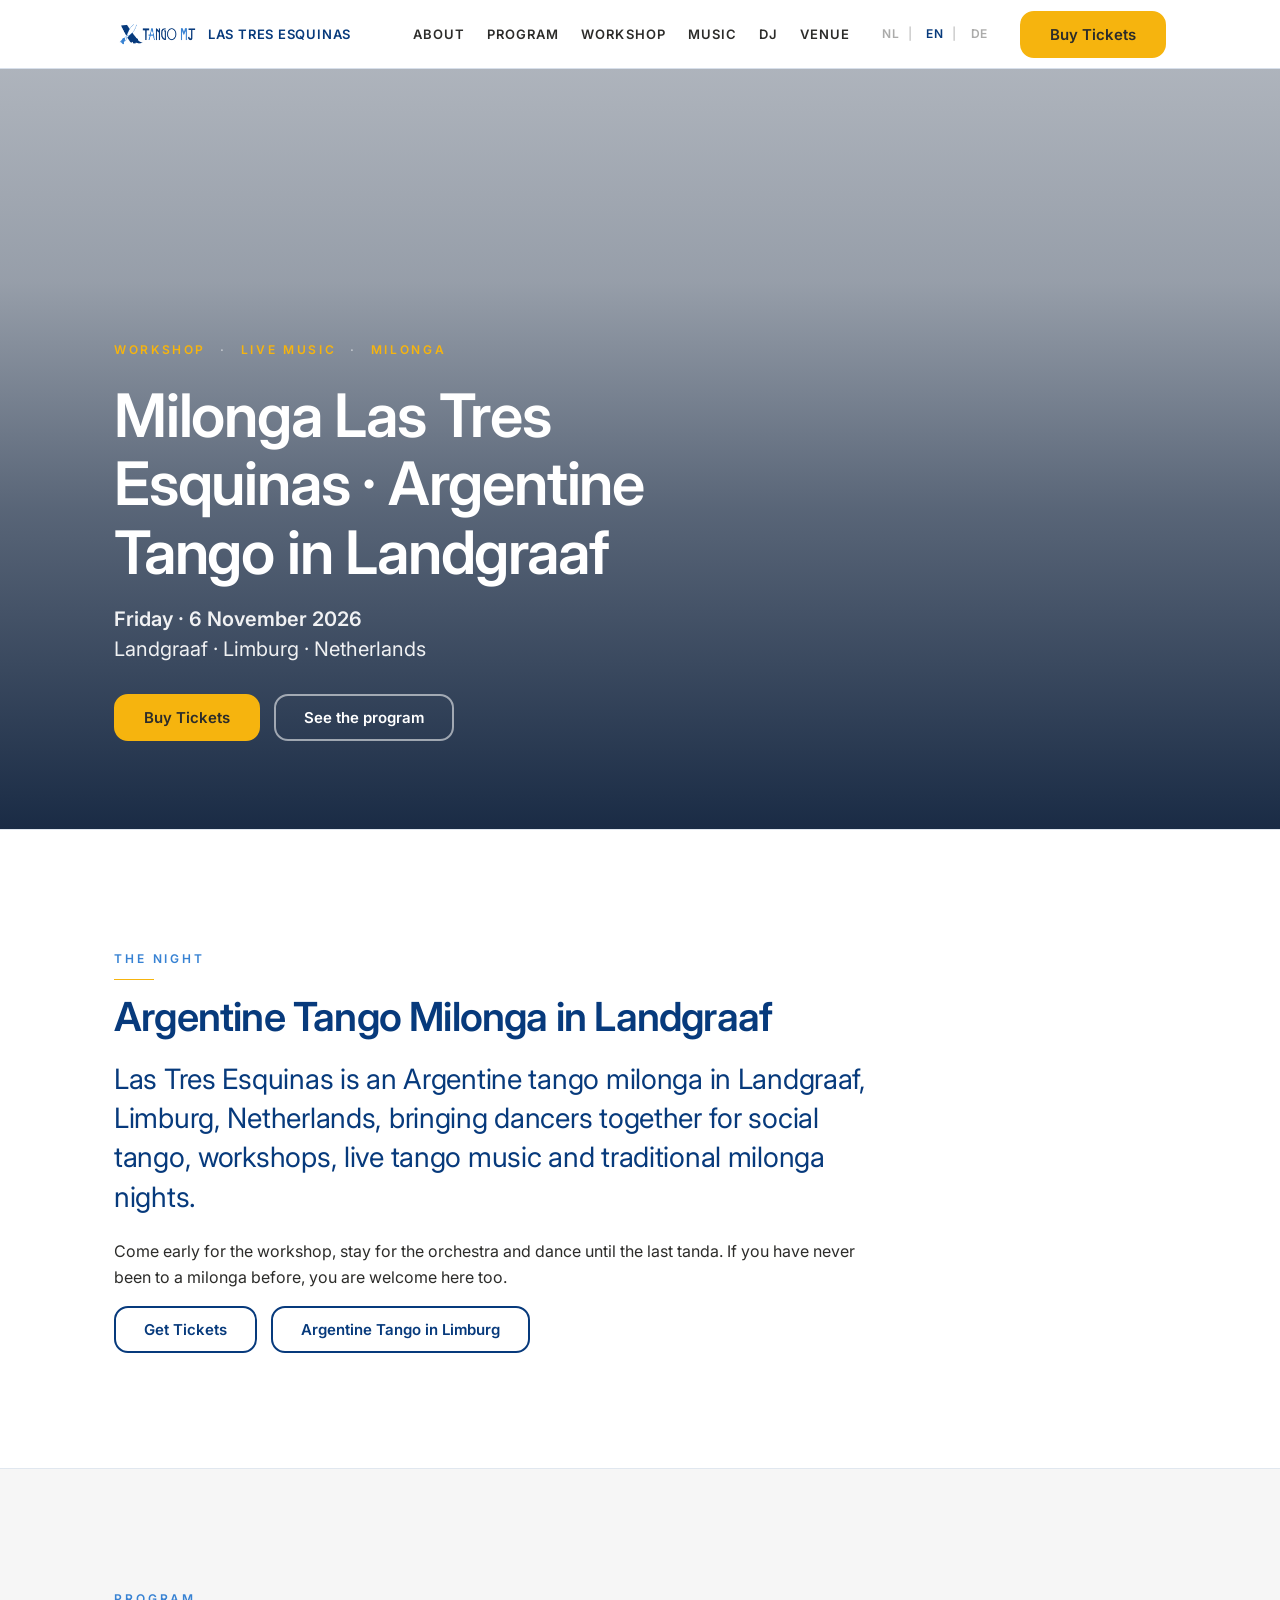
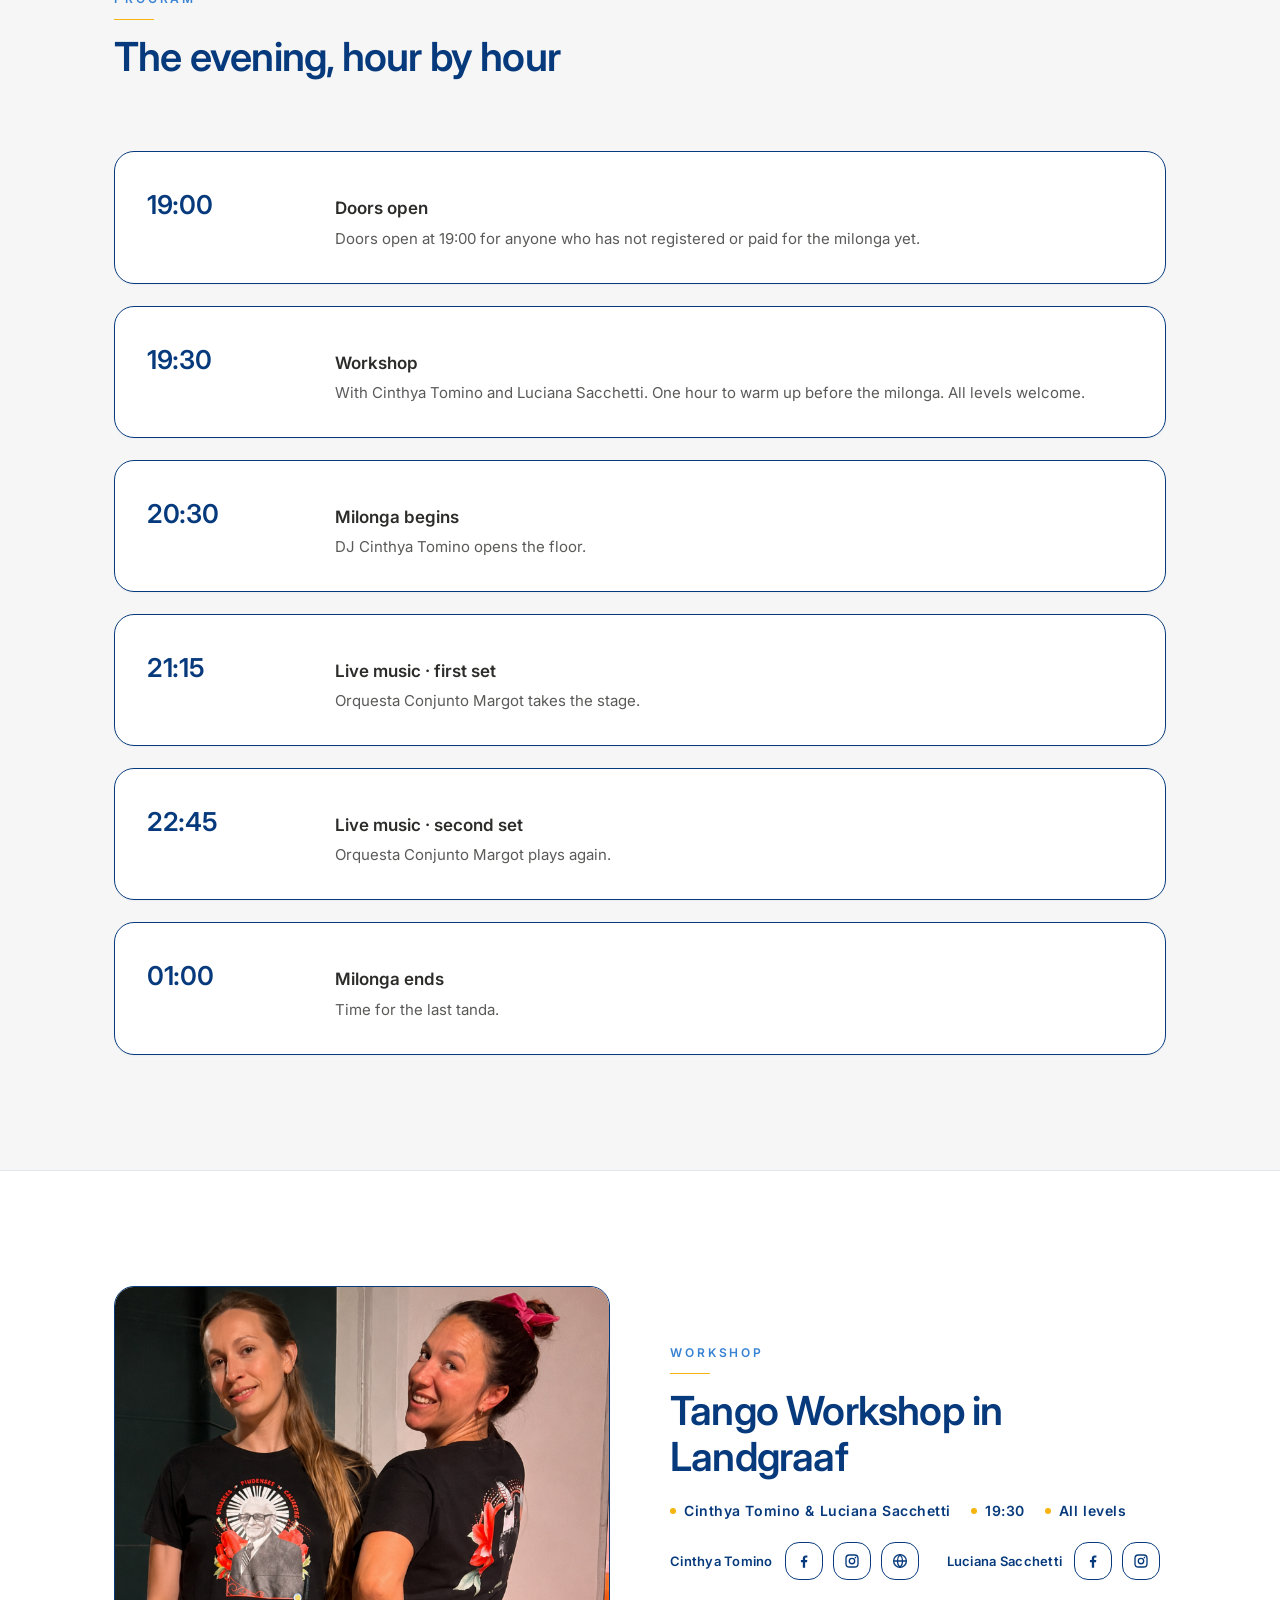
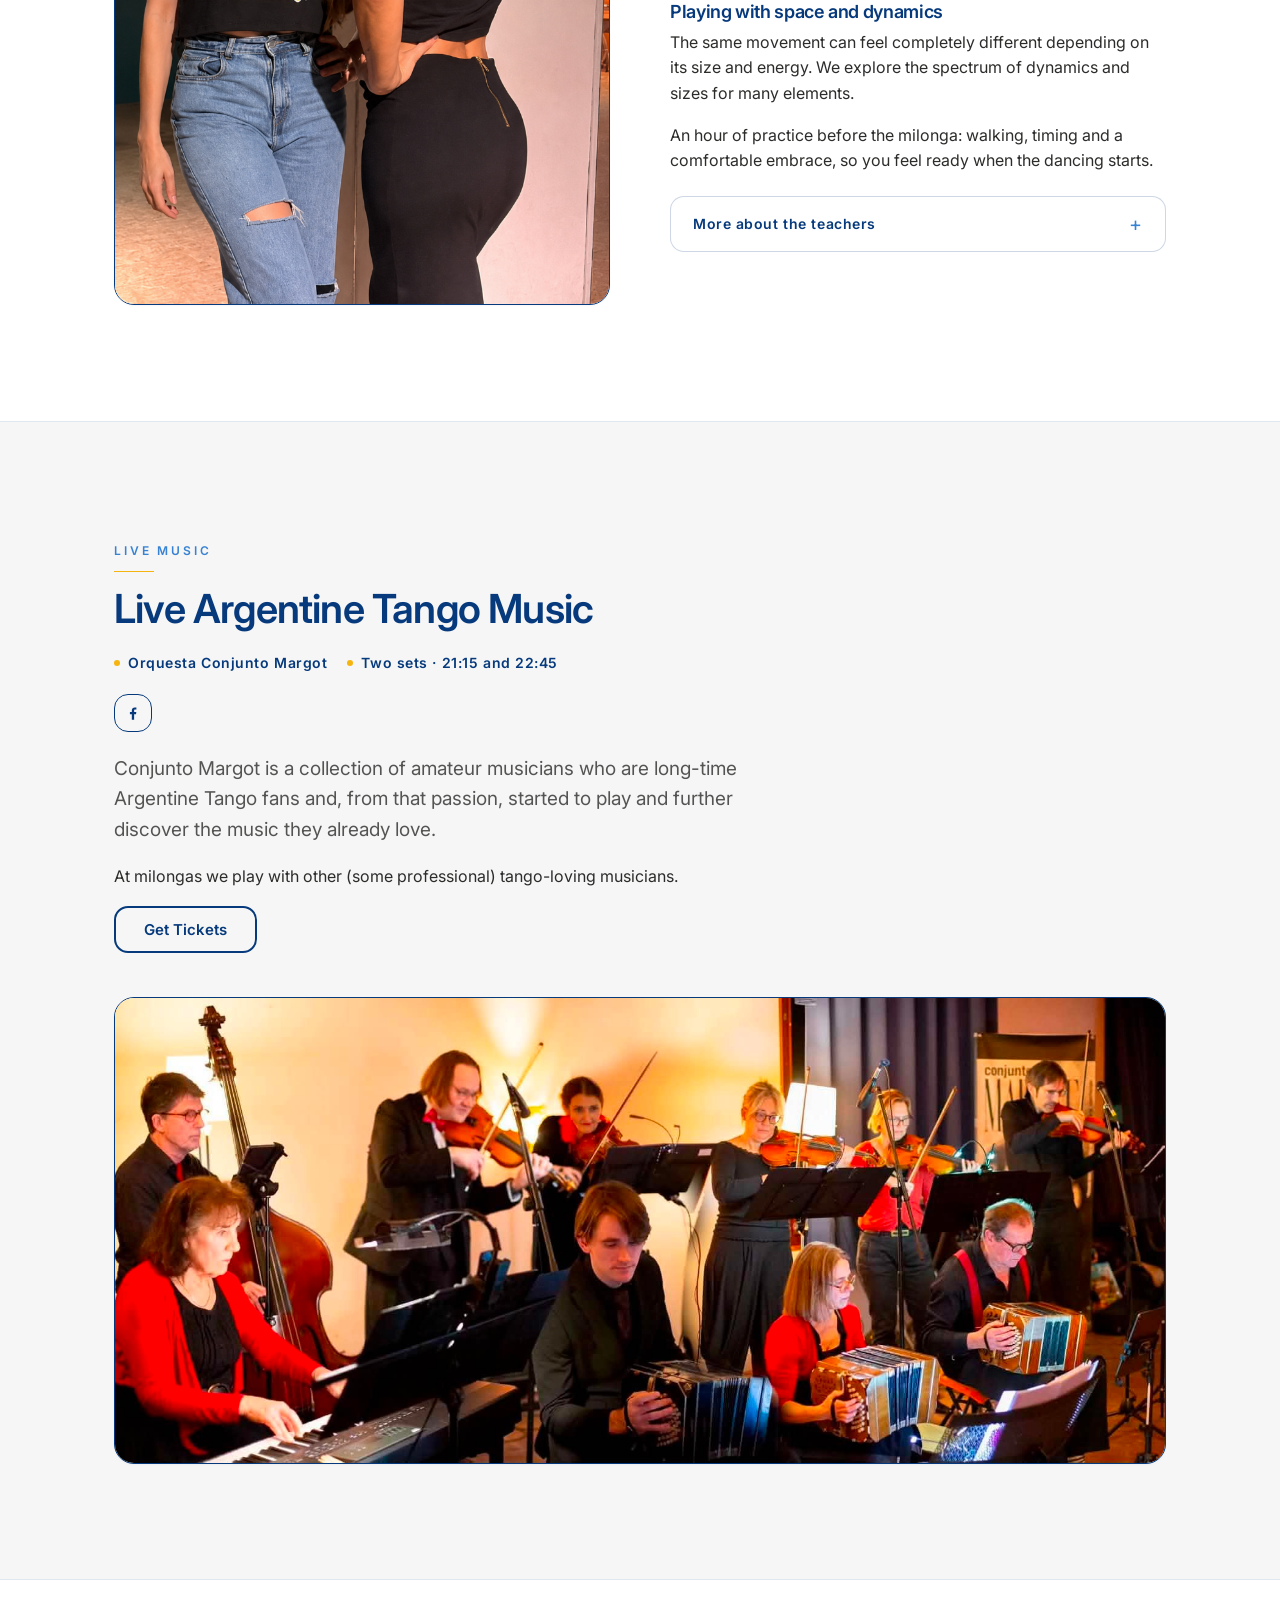
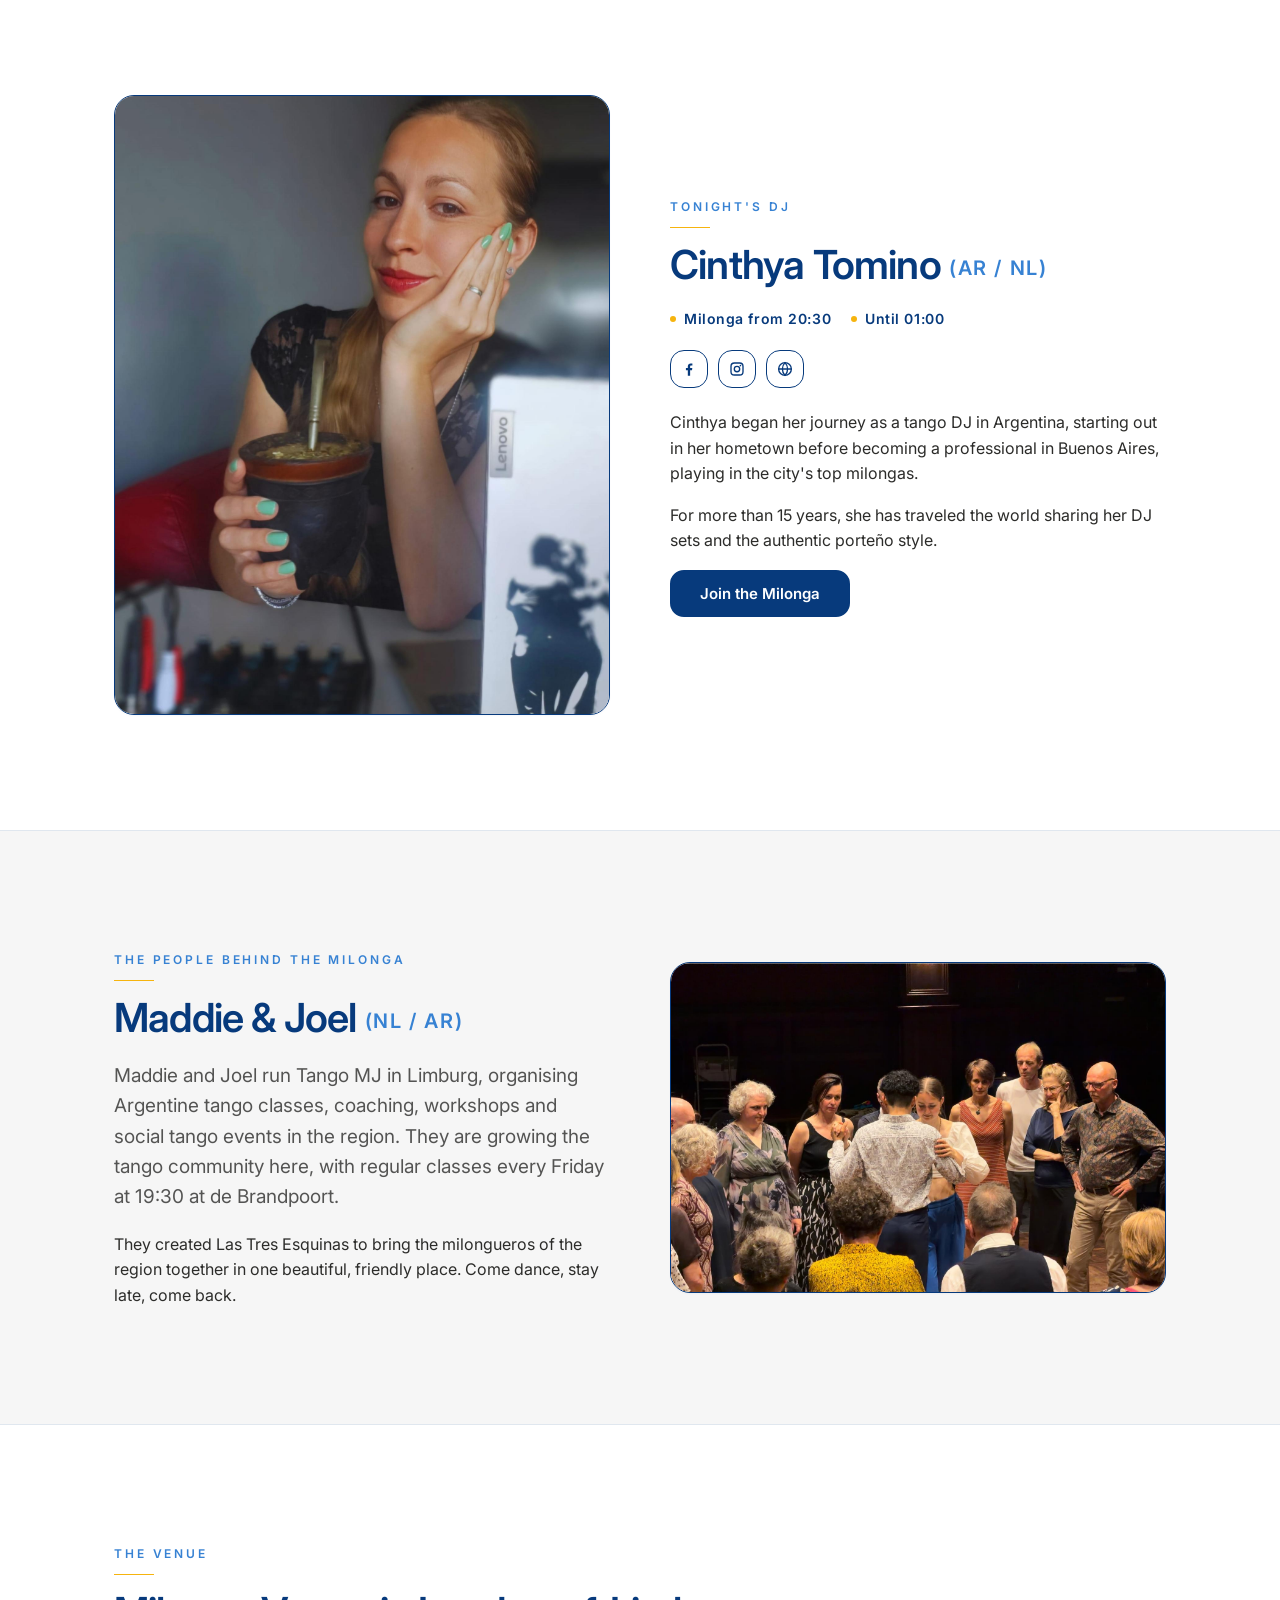
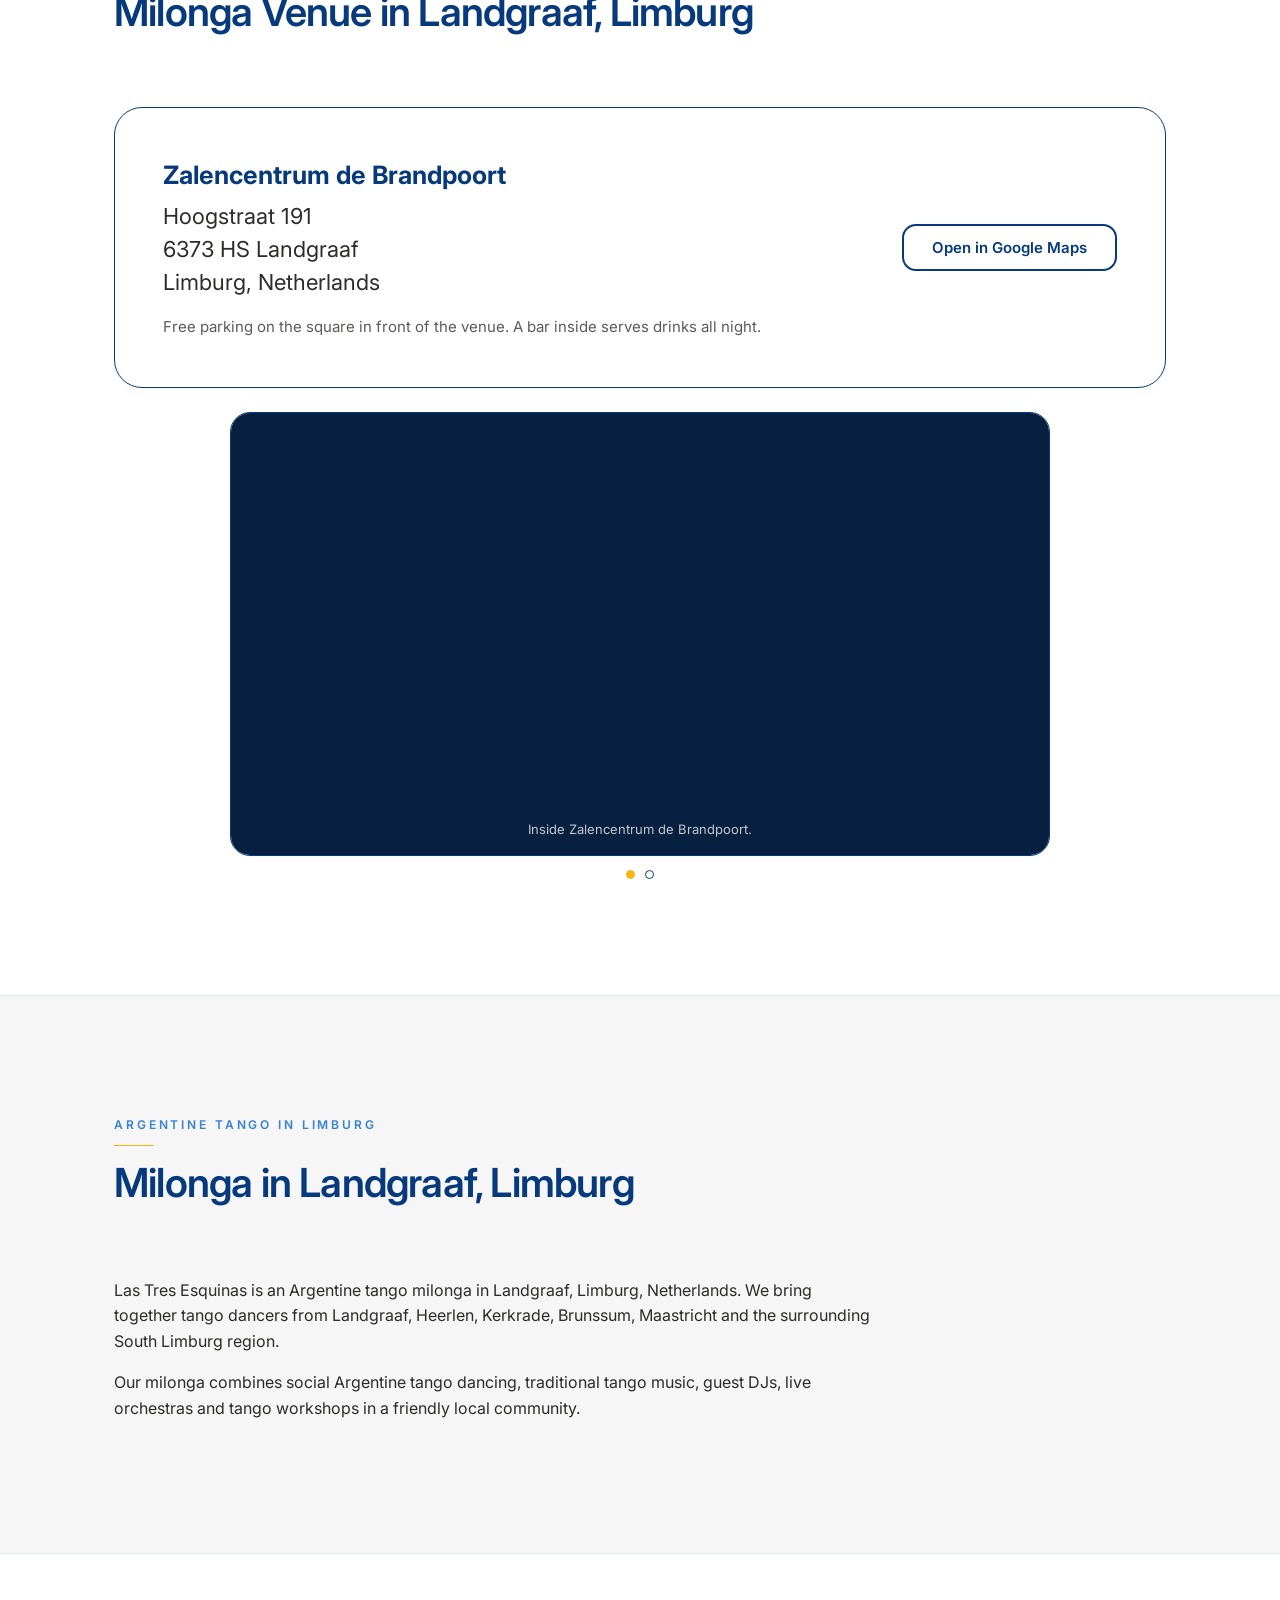
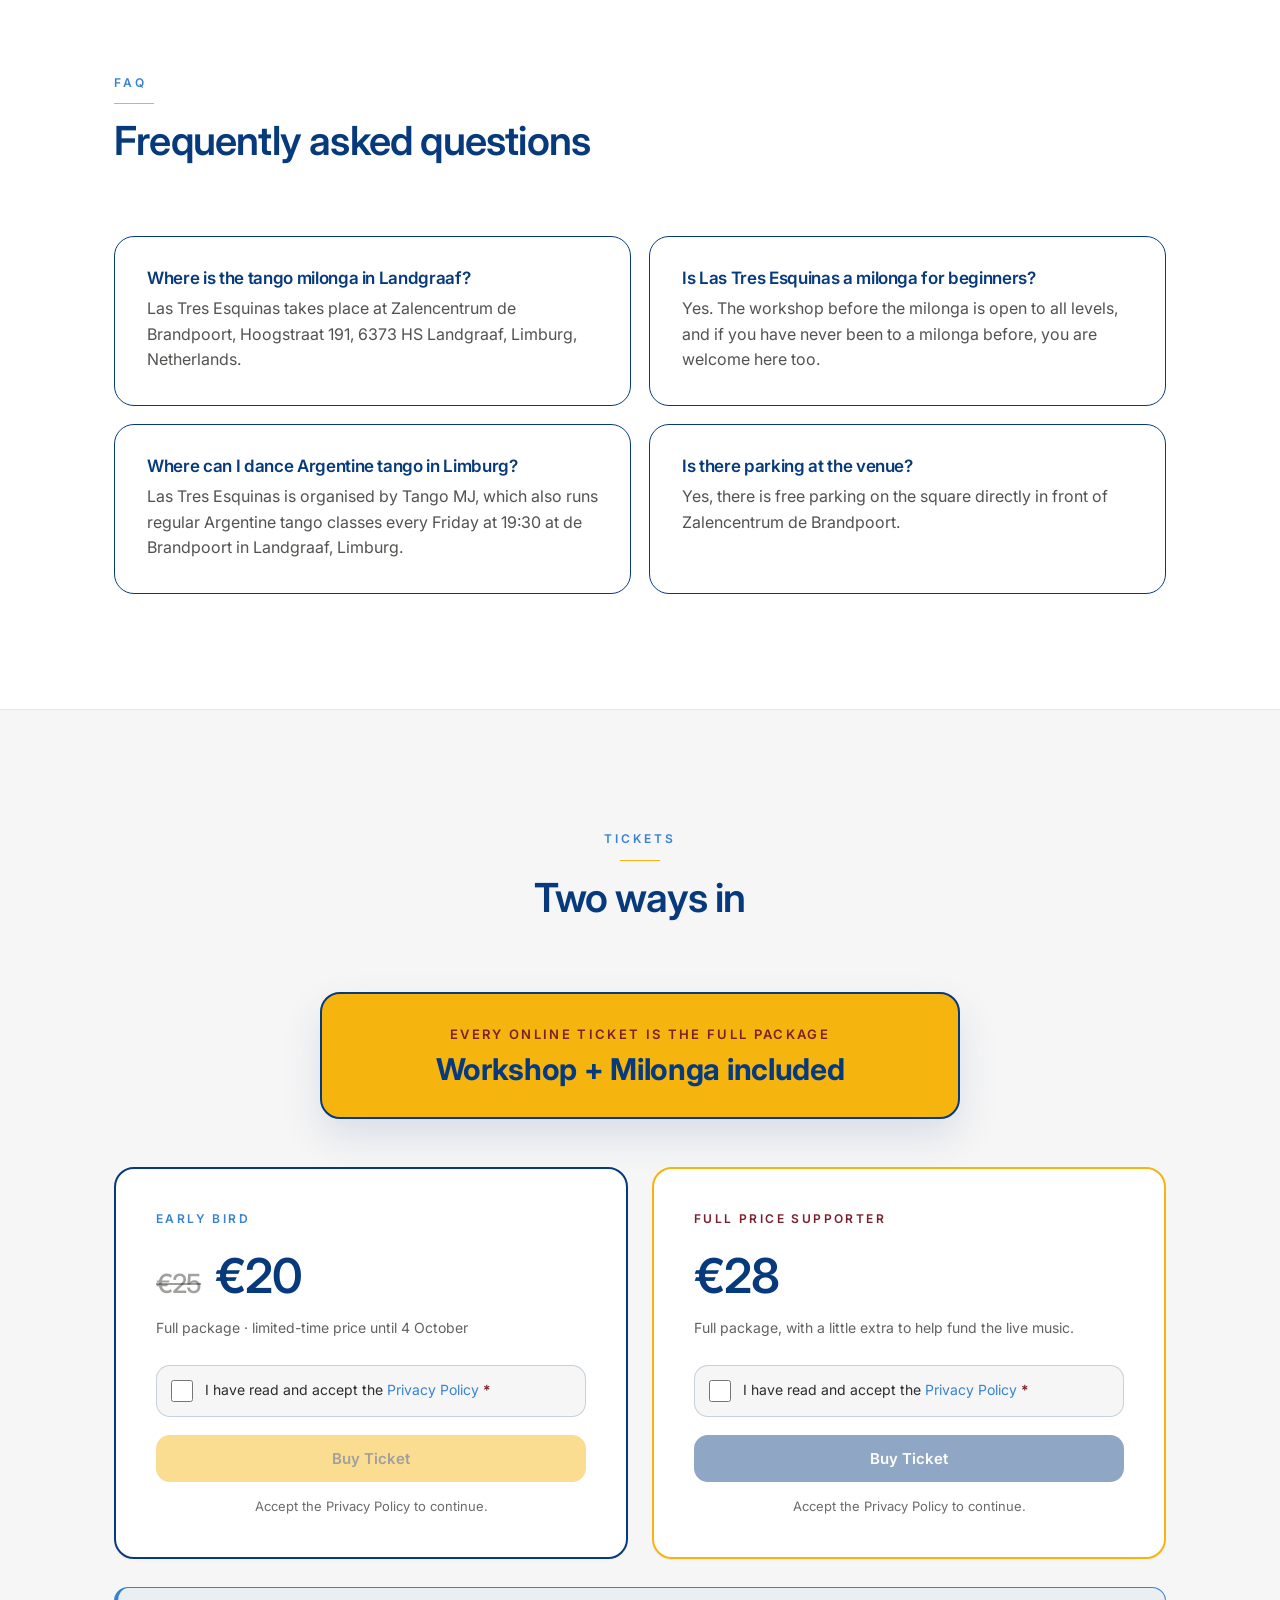
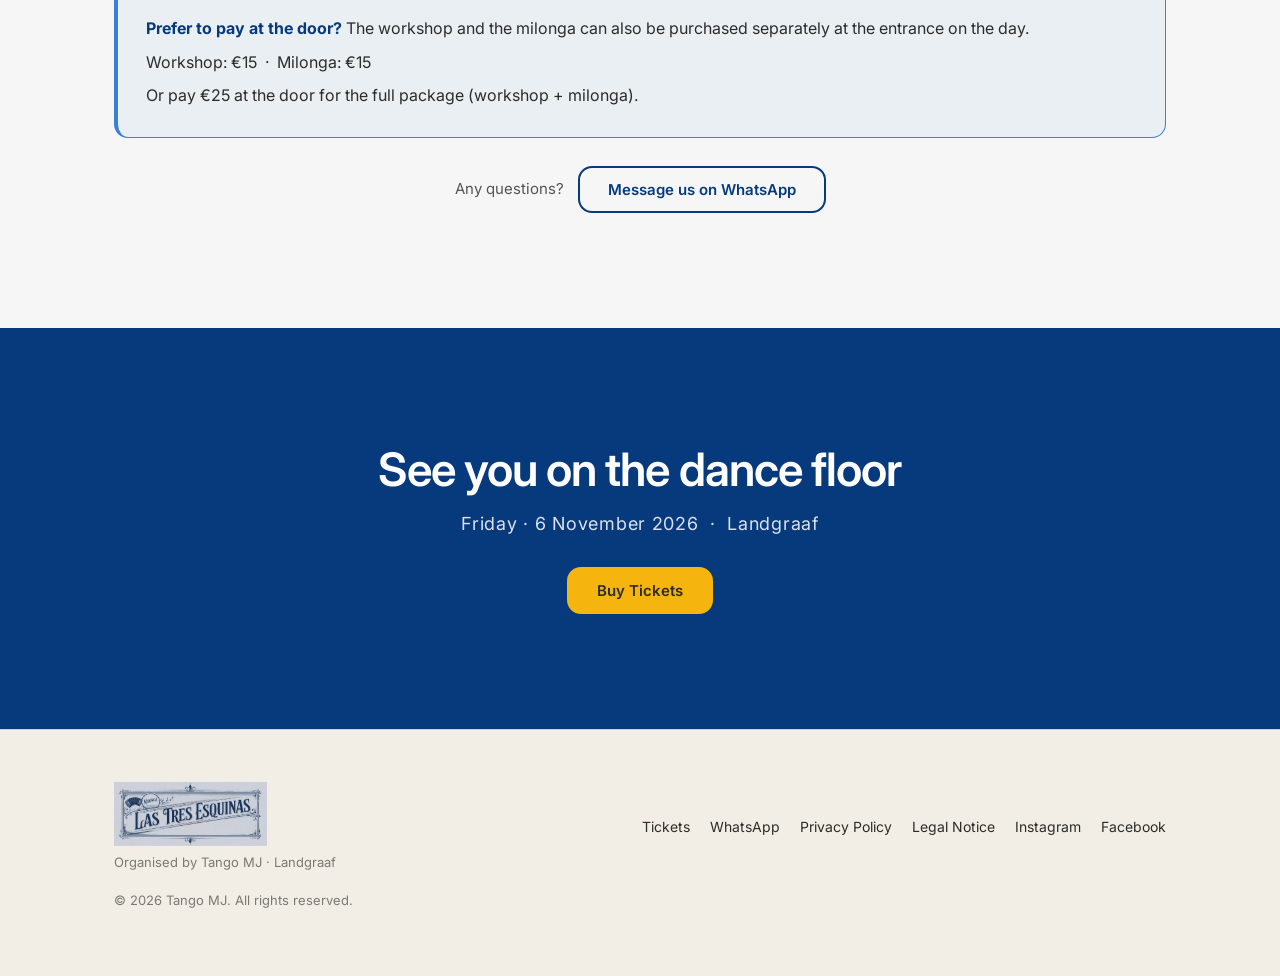
==== index.html @ 2122e9d4 "SEO overhaul: target Landgraaf/Limburg tango searches - Canonical, title, meta description and Open " ====
<!doctype html>
<html lang="en">
  <head>
    <meta charset="utf-8" />
    <meta name="viewport" content="width=device-width, initial-scale=1" />

    <title>Milonga Landgraaf | Argentine Tango in Limburg · Las Tres Esquinas</title>
    <meta
      name="description"
      content="Milonga in Landgraaf, Limburg, Netherlands. Las Tres Esquinas brings Argentine tango, social dancing, workshops and live tango music to South Limburg."
    />
    <link rel="canonical" href="https://lastresesquinas.nl/" />

    <link rel="icon" type="image/png" href="img/icon.png" />
    <link rel="apple-touch-icon" href="img/icon.png" />

    <!-- Open Graph -->
    <meta property="og:type" content="website" />
    <meta property="og:title" content="Milonga Las Tres Esquinas · Argentine Tango in Landgraaf" />
    <meta
      property="og:description"
      content="Argentine tango milonga in Landgraaf, Limburg, Netherlands, with social dancing, workshops and live tango music."
    />
    <meta property="og:url" content="https://lastresesquinas.nl/" />
    <meta property="og:image" content="https://lastresesquinas.nl/img/organizadores.jpg" />
    <meta name="twitter:card" content="summary_large_image" />

    <link rel="preconnect" href="https://fonts.googleapis.com" />
    <link rel="preconnect" href="https://fonts.gstatic.com" crossorigin />
    <link
      rel="stylesheet"
      href="https://fonts.googleapis.com/css2?family=Inter:wght@400;500;600;700&display=swap"
    />
    <link rel="stylesheet" href="css/styles.css" />

    <script type="application/ld+json">
      {
        "@context": "https://schema.org",
        "@type": "DanceEvent",
        "name": "Milonga Las Tres Esquinas",
        "description": "Argentine tango milonga in Landgraaf, Limburg, Netherlands, with a tango workshop, live music by Orquesta Conjunto Margot and DJ Cinthya Tomino.",
        "url": "https://lastresesquinas.nl/",
        "image": [
          "https://lastresesquinas.nl/img/organizadores.jpg",
          "https://lastresesquinas.nl/img/orquesta.jpg",
          "https://lastresesquinas.nl/img/dj.jpg"
        ],
        "startDate": "2026-11-06T19:30:00+01:00",
        "endDate": "2026-11-07T01:00:00+01:00",
        "eventAttendanceMode": "https://schema.org/OfflineEventAttendanceMode",
        "eventStatus": "https://schema.org/EventScheduled",
        "location": {
          "@type": "Place",
          "name": "Zalencentrum de Brandpoort",
          "address": {
            "@type": "PostalAddress",
            "streetAddress": "Hoogstraat 191",
            "postalCode": "6373 HS",
            "addressLocality": "Landgraaf",
            "addressRegion": "Limburg",
            "addressCountry": "NL"
          }
        },
        "performer": [
          { "@type": "MusicGroup", "name": "Orquesta Conjunto Margot" },
          { "@type": "Person", "name": "Cinthya Tomino" }
        ],
        "organizer": { "@type": "Organization", "name": "Tango MJ", "url": "https://tangomj.nl/" },
        "offers": [
          {
            "@type": "Offer",
            "name": "Early Bird",
            "price": "20",
            "priceCurrency": "EUR",
            "availability": "https://schema.org/InStock",
            "validThrough": "2026-10-04T23:59:00+02:00",
            "url": "https://buy.stripe.com/00wdR81S1f6e5rHczC4Rq0f"
          },
          {
            "@type": "Offer",
            "name": "Full Price Supporter",
            "price": "28",
            "priceCurrency": "EUR",
            "availability": "https://schema.org/InStock",
            "url": "https://buy.stripe.com/4gM7sKcwFbU2bQ56be4Rq0g"
          }
        ]
      }
    </script>

    <script type="application/ld+json">
      {
        "@context": "https://schema.org",
        "@type": "FAQPage",
        "mainEntity": [
          {
            "@type": "Question",
            "name": "Where is the tango milonga in Landgraaf?",
            "acceptedAnswer": {
              "@type": "Answer",
              "text": "Las Tres Esquinas takes place at Zalencentrum de Brandpoort, Hoogstraat 191, 6373 HS Landgraaf, Limburg, Netherlands."
            }
          },
          {
            "@type": "Question",
            "name": "Is Las Tres Esquinas a milonga for beginners?",
            "acceptedAnswer": {
              "@type": "Answer",
              "text": "Yes. The workshop before the milonga is open to all levels, and if you have never been to a milonga before, you are welcome here too."
            }
          },
          {
            "@type": "Question",
            "name": "Where can I dance Argentine tango in Limburg?",
            "acceptedAnswer": {
              "@type": "Answer",
              "text": "Las Tres Esquinas is organised by Tango MJ, which also runs regular Argentine tango classes every Friday at 19:30 at de Brandpoort in Landgraaf, Limburg."
            }
          },
          {
            "@type": "Question",
            "name": "Is there parking at the venue?",
            "acceptedAnswer": {
              "@type": "Answer",
              "text": "Yes, there is free parking on the square directly in front of Zalencentrum de Brandpoort."
            }
          }
        ]
      }
    </script>
  </head>

  <body>
    <a class="skip-link" href="#main">Skip to content</a>

    <!-- Icon sprite (Facebook / Instagram / website) -->
    <svg width="0" height="0" style="position: absolute" aria-hidden="true" focusable="false">
      <symbol id="i-facebook" viewBox="0 0 24 24">
        <path
          fill="currentColor"
          d="M13.5 21v-7.5h2.53l.38-2.94H13.5V8.68c0-.85.24-1.43 1.46-1.43h1.56V4.62c-.27-.04-1.2-.12-2.28-.12-2.26 0-3.8 1.38-3.8 3.9v2.17H7.9v2.94h2.53V21z"
        />
      </symbol>
      <symbol
        id="i-instagram"
        viewBox="0 0 24 24"
        fill="none"
        stroke="currentColor"
        stroke-width="1.8"
      >
        <rect x="4" y="4" width="16" height="16" rx="4.5" />
        <circle cx="12" cy="12" r="3.6" />
        <circle cx="16.6" cy="7.4" r="1.1" fill="currentColor" stroke="none" />
      </symbol>
      <symbol
        id="i-web"
        viewBox="0 0 24 24"
        fill="none"
        stroke="currentColor"
        stroke-width="1.8"
      >
        <circle cx="12" cy="12" r="8.5" />
        <path
          d="M3.5 12h17M12 3.5c2.3 2.4 3.5 5.6 3.5 8.5s-1.2 6.1-3.5 8.5c-2.3-2.4-3.5-5.6-3.5-8.5S9.7 5.9 12 3.5z"
        />
      </symbol>
    </svg>

    <!-- ============ HEADER / NAV ============ -->
    <header class="site-header">
      <div class="container site-header__inner">
        <a class="site-header__brand" href="#top" aria-label="Milonga Las Tres Esquinas, top of page">
          <img
            class="site-header__logo"
            src="img/logo_web.png"
            alt="Tango MJ"
            width="2493"
            height="832"
          />
          <span>Las Tres Esquinas</span>
        </a>

        <button
          class="nav-toggle"
          type="button"
          aria-label="Open menu"
          aria-expanded="false"
          aria-controls="site-nav"
          data-nav-toggle
        >
          <span class="nav-toggle__bar" aria-hidden="true"></span>
          <span class="nav-toggle__bar" aria-hidden="true"></span>
          <span class="nav-toggle__bar" aria-hidden="true"></span>
        </button>

        <nav id="site-nav" class="site-nav" aria-label="Primary" data-nav>
          <ul class="site-nav__list">
            <li><a href="#about">About</a></li>
            <li><a href="#program">Program</a></li>
            <li><a href="#workshop">Workshop</a></li>
            <li><a href="#music">Music</a></li>
            <li><a href="#dj">DJ</a></li>
            <li><a href="#venue">Venue</a></li>
          </ul>
          <div class="lang-switch" role="group" aria-label="Language">
            <span class="lang-switch__item" aria-disabled="true" title="Nederlands (coming soon)">NL</span>
            <span class="lang-switch__item is-active" aria-current="true">EN</span>
            <span class="lang-switch__item" aria-disabled="true" title="Deutsch (coming soon)">DE</span>
          </div>
          <a class="btn btn--primary" href="#tickets">Buy Tickets</a>
        </nav>
      </div>
    </header>

    <main id="main">
      <span id="top"></span>

      <!-- ============ 1. HERO ============ -->
      <section class="hero" aria-labelledby="hero-heading">
        <div class="hero__media" data-hero-slides>
          <div class="hero__slide hero__slide--video is-active">
            <video
              data-hero-video
              src="img/video-bp.mp4"
              autoplay
              muted
              loop
              playsinline
              preload="auto"
              width="464"
              height="832"
            ></video>
          </div>
          <div class="hero__slide">
            <img
              src="img/organizadores.jpg"
              alt="Argentine tango dancers at Milonga Las Tres Esquinas in Landgraaf"
              width="1924"
              height="1082"
              fetchpriority="high"
            />
          </div>
          <div class="hero__slide">
            <img
              src="img/profes.png"
              alt="Cinthya Tomino and Luciana Sacchetti, the workshop teachers"
              width="768"
              height="1024"
              loading="lazy"
            />
          </div>
          <div class="hero__slide">
            <img
              src="img/orquesta.jpg"
              alt="Orquesta Conjunto Margot performing live Argentine tango in Landgraaf"
              width="1723"
              height="763"
              loading="lazy"
            />
          </div>
          <div class="hero__slide">
            <img
              src="img/dj.jpg"
              alt="Cinthya Tomino DJing at an Argentine tango milonga in Landgraaf"
              width="1601"
              height="2048"
              loading="lazy"
            />
          </div>
        </div>
        <div class="container">
          <p class="hero__kicker">
            <span>Workshop</span><span>Live Music</span><span>Milonga</span>
          </p>
          <h1 id="hero-heading">
            Milonga Las Tres Esquinas · Argentine Tango in Landgraaf
          </h1>
          <p class="hero__meta">
            <strong>Friday · 6 November 2026</strong>
            Landgraaf · Limburg · Netherlands
          </p>
          <div class="hero__actions">
            <a class="btn btn--primary" href="#tickets">Buy Tickets</a>
            <a class="btn btn--ghost" href="#program">See the program</a>
          </div>
        </div>
      </section>

      <!-- ============ 2. ABOUT / THE NIGHT ============ -->
      <section id="about" class="section section--tint" aria-labelledby="about-heading">
        <div class="container">
          <div class="about" data-reveal>
            <span class="eyebrow">The night</span>
            <h2 id="about-heading">Argentine Tango Milonga in Landgraaf</h2>
            <p class="about__statement">
              Las Tres Esquinas is an Argentine tango milonga in Landgraaf,
              Limburg, Netherlands, bringing dancers together for social tango,
              workshops, live tango music and traditional milonga nights.
            </p>
            <p>
              Come early for the workshop, stay for the orchestra and dance until
              the last tanda. If you have never been to a milonga before, you are
              welcome here too.
            </p>
            <div class="about__actions">
              <a class="btn btn--outline" href="#tickets">Get Tickets</a>
              <a class="btn btn--outline" href="#tango-limburg">Argentine Tango in Limburg</a>
            </div>
          </div>
        </div>
      </section>

      <!-- ============ 3. PROGRAM ============ -->
      <section id="program" class="section" aria-labelledby="program-heading">
        <div class="container">
          <div class="section-head" data-reveal>
            <span class="eyebrow">Program</span>
            <h2 id="program-heading">The evening, hour by hour</h2>
          </div>

          <div class="timeline stagger">
            <div class="timeline__item" data-reveal>
              <div class="timeline__time">19:00</div>
              <div>
                <p class="timeline__title">Doors open</p>
                <p class="timeline__detail">
                  Doors open at 19:00 for anyone who has not registered or paid
                  for the milonga yet.
                </p>
              </div>
            </div>
            <div class="timeline__item" data-reveal>
              <div class="timeline__time">19:30</div>
              <div>
                <p class="timeline__title">Workshop</p>
                <p class="timeline__detail">
                  With Cinthya Tomino and Luciana Sacchetti. One hour to warm up
                  before the milonga. All levels welcome.
                </p>
              </div>
            </div>
            <div class="timeline__item" data-reveal>
              <div class="timeline__time">20:30</div>
              <div>
                <p class="timeline__title">Milonga begins</p>
                <p class="timeline__detail">
                  DJ Cinthya Tomino opens the floor.
                </p>
              </div>
            </div>
            <div class="timeline__item" data-reveal>
              <div class="timeline__time">21:15</div>
              <div>
                <p class="timeline__title">Live music · first set</p>
                <p class="timeline__detail">
                  Orquesta Conjunto Margot takes the stage.
                </p>
              </div>
            </div>
            <div class="timeline__item" data-reveal>
              <div class="timeline__time">22:45</div>
              <div>
                <p class="timeline__title">Live music · second set</p>
                <p class="timeline__detail">
                  Orquesta Conjunto Margot plays again.
                </p>
              </div>
            </div>
            <div class="timeline__item" data-reveal>
              <div class="timeline__time">01:00</div>
              <div>
                <p class="timeline__title">Milonga ends</p>
                <p class="timeline__detail">Time for the last tanda.</p>
              </div>
            </div>
          </div>
        </div>
      </section>

      <!-- ============ 4. WORKSHOP ============ -->
      <section id="workshop" class="section section--tint" aria-labelledby="workshop-heading">
        <div class="container">
          <div class="feature feature--reverse">
            <div class="feature__media feature__media--portrait" data-reveal="left">
              <img
                src="img/profes.png"
                alt="Cinthya Tomino and Luciana Sacchetti, the workshop teachers"
                width="768"
                height="1024"
                loading="lazy"
              />
            </div>
            <div class="feature__body" data-reveal>
              <span class="eyebrow">Workshop</span>
              <h2 id="workshop-heading">Tango Workshop in Landgraaf</h2>
              <p class="meta-line">
                <span>Cinthya Tomino &amp; Luciana Sacchetti</span><span>19:30</span><span>All levels</span>
              </p>
              <div class="artist-links-row">
                <div class="artist-links-group">
                  <span class="artist-links-group__name">Cinthya Tomino</span>
                  <ul class="artist-links">
                    <li>
                      <a href="https://www.facebook.com/CinTomino/" target="_blank" rel="noopener" aria-label="Cinthya Tomino on Facebook"><svg class="ic"><use href="#i-facebook" /></svg></a>
                    </li>
                    <li>
                      <a href="https://www.instagram.com/cintomino" target="_blank" rel="noopener" aria-label="Cinthya Tomino on Instagram"><svg class="ic"><use href="#i-instagram" /></svg></a>
                    </li>
                    <li>
                      <a href="https://www.cintominotango.com" target="_blank" rel="noopener" aria-label="Cinthya Tomino website"><svg class="ic"><use href="#i-web" /></svg></a>
                    </li>
                  </ul>
                </div>
                <div class="artist-links-group">
                  <span class="artist-links-group__name">Luciana Sacchetti</span>
                  <ul class="artist-links">
                    <li>
                      <a href="https://www.facebook.com/lu.sacchetti/" target="_blank" rel="noopener" aria-label="Luciana Sacchetti on Facebook"><svg class="ic"><use href="#i-facebook" /></svg></a>
                    </li>
                    <li>
                      <a href="https://www.instagram.com/lusacchetti" target="_blank" rel="noopener" aria-label="Luciana Sacchetti on Instagram"><svg class="ic"><use href="#i-instagram" /></svg></a>
                    </li>
                  </ul>
                </div>
              </div>
              <h3 class="feature__topic">Playing with space and dynamics</h3>
              <p>
                The same movement can feel completely different depending on its
                size and energy. We explore the spectrum of dynamics and sizes
                for many elements.
              </p>
              <p>
                An hour of practice before the milonga: walking, timing and a
                comfortable embrace, so you feel ready when the dancing starts.
              </p>

              <details class="disclosure">
                <summary>More about the teachers</summary>
                <div class="disclosure__body">
                  <h3>Luciana Sacchetti</h3>
                  <p>
                    Dancer, artistic gymnast, athlete and circus artist, she
                    approached tango 15 years ago in Mar del Plata, Argentina.
                    She immediately began taking lessons with internationally
                    renowned masters and artists, and still today she travels to
                    Europe and Argentina to deepen her knowledge of this dance
                    more and more. She is invited to Argentina, Italy, the United
                    States and the Netherlands to teach and perform with various
                    artists.
                  </p>
                  <h3>Cinthya Tomino</h3>
                  <p>
                    Professional tango dancer from Argentina. Starting her
                    journey in tango as a child, Cinthya began her artistic
                    formation at a young age, studying with some of the most
                    renowned tango masters in Buenos Aires and developing her
                    expertise in both roles, as a leader and a follower. After
                    performing in some of the most prestigious theaters and
                    renowned milongas in Buenos Aires, she has spent more than 15
                    years teaching and dancing in different countries, sharing
                    the traditions, culture, and passion of Argentine tango, as a
                    teacher, dancer, and tango DJ.
                  </p>
                  <h3>Milonga El Colectivo</h3>
                  <p>
                    Cinthya Tomino and Luciana Sacchetti are part of El
                    Colectivo, a tango project in Rotterdam that runs the
                    &ldquo;El Colectivo&rdquo; milonga &mdash; a monthly gathering
                    devoted to Argentine tango, with traditional music, dancing
                    and a space for the tango community to meet. It takes place on
                    the fourth Friday of every month in Rotterdam.
                  </p>
                </div>
              </details>
            </div>
          </div>
        </div>
      </section>

      <!-- ============ 5. LIVE MUSIC ============ -->
      <section id="music" class="section" aria-labelledby="music-heading">
        <div class="container">
          <div class="music-head">
            <div data-reveal>
              <span class="eyebrow">Live music</span>
              <h2 id="music-heading">Live Argentine Tango Music</h2>
              <p class="meta-line">
                <span>Orquesta Conjunto Margot</span><span>Two sets · 21:15 and 22:45</span>
              </p>
              <ul class="artist-links">
                <li>
                  <a href="https://www.facebook.com/people/Conjunto-Margot/61581234227442/" target="_blank" rel="noopener" aria-label="Conjunto Margot on Facebook"><svg class="ic"><use href="#i-facebook" /></svg></a>
                </li>
              </ul>
              <p class="lead">
                Conjunto Margot is a collection of amateur musicians who are
                long-time Argentine Tango fans and, from that passion, started to
                play and further discover the music they already love.
              </p>
              <p>
                At milongas we play with other (some professional) tango-loving
                musicians.
              </p>
              <p>
                <a class="btn btn--outline" href="#tickets">Get Tickets</a>
              </p>
            </div>
          </div>

          <figure class="band-figure" data-reveal>
            <img
              src="img/orquesta.jpg"
              alt="Orquesta Conjunto Margot performing live Argentine tango, with bandoneons, violins, piano and double bass"
              width="1723"
              height="763"
              loading="lazy"
            />
          </figure>
        </div>
      </section>

      <!-- ============ 6. DJ ============ -->
      <section id="dj" class="section section--tint" aria-labelledby="dj-heading">
        <div class="container">
          <div class="feature feature--reverse">
            <div class="feature__media feature__media--portrait" data-reveal="left">
              <img
                src="img/dj.jpg"
                alt="Cinthya Tomino DJing at an Argentine tango milonga in Landgraaf"
                width="1601"
                height="2048"
                loading="lazy"
              />
            </div>
            <div class="feature__body" data-reveal>
              <span class="eyebrow">Tonight's DJ</span>
              <h2 id="dj-heading">Cinthya Tomino <span class="dj-origin">(AR / NL)</span></h2>
              <p class="meta-line">
                <span>Milonga from 20:30</span><span>Until 01:00</span>
              </p>
              <ul class="artist-links">
                <li>
                  <a href="https://www.facebook.com/CinTomino/" target="_blank" rel="noopener" aria-label="Cinthya Tomino on Facebook"><svg class="ic"><use href="#i-facebook" /></svg></a>
                </li>
                <li>
                  <a href="https://www.instagram.com/cintomino" target="_blank" rel="noopener" aria-label="Cinthya Tomino on Instagram"><svg class="ic"><use href="#i-instagram" /></svg></a>
                </li>
                <li>
                  <a href="https://www.cintominotango.com" target="_blank" rel="noopener" aria-label="Cinthya Tomino website"><svg class="ic"><use href="#i-web" /></svg></a>
                </li>
              </ul>
              <p>
                Cinthya began her journey as a tango DJ in Argentina, starting
                out in her hometown before becoming a professional in Buenos
                Aires, playing in the city's top milongas.
              </p>
              <p>
                For more than 15 years, she has traveled the world sharing her DJ
                sets and the authentic porteño style.
              </p>
              <p>
                <a class="btn btn--secondary" href="#tickets">Join the Milonga</a>
              </p>
            </div>
          </div>
        </div>
      </section>

      <!-- ============ 7. ORGANIZERS ============ -->
      <section id="organizers" class="section" aria-labelledby="organizers-heading">
        <div class="container">
          <div class="feature">
            <div class="feature__body" data-reveal>
              <span class="eyebrow">The people behind the milonga</span>
              <h2 id="organizers-heading">
                Maddie &amp; Joel <span class="dj-origin">(NL / AR)</span>
              </h2>
              <p class="lead">
                Maddie and Joel run Tango MJ in Limburg, organising Argentine
                tango classes, coaching, workshops and social tango events in
                the region. They are growing the tango community here, with
                regular classes every Friday at 19:30 at de Brandpoort.
              </p>
              <p>
                They created Las Tres Esquinas to bring the milongueros of the
                region together in one beautiful, friendly place. Come dance,
                stay late, come back.
              </p>
            </div>
            <div class="feature__media feature__media--wide" data-reveal="right">
              <img
                src="img/organizadores.jpg"
                alt="A Tango MJ Argentine tango class gathered around a dancing couple in Landgraaf"
                width="1924"
                height="1082"
                loading="lazy"
              />
            </div>
          </div>
        </div>
      </section>

      <!-- ============ 8. VENUE ============ -->
      <section id="venue" class="section section--tint" aria-labelledby="venue-heading">
        <div class="container">
          <div class="section-head" data-reveal>
            <span class="eyebrow">The venue</span>
            <h2 id="venue-heading">Milonga Venue in Landgraaf, Limburg</h2>
          </div>
          <div class="venue-card" data-reveal>
            <div>
              <address class="venue-card__address">
                <strong>Zalencentrum de Brandpoort</strong>
                Hoogstraat 191<br />
                6373 HS Landgraaf<br />
                Limburg, Netherlands
              </address>
              <p class="venue-card__parking">
                Free parking on the square in front of the venue. A bar inside
                serves drinks all night.
              </p>
            </div>
            <a
              class="btn btn--outline"
              href="https://maps.app.goo.gl/uze1UyYe35vyduzv8"
              target="_blank"
              rel="noopener"
            >
              Open in Google Maps
            </a>
          </div>

          <div class="venue-carousel" data-carousel data-reveal>
            <div
              class="venue-carousel__viewport"
              data-carousel-track
              tabindex="0"
              role="region"
              aria-label="Venue photos and video"
            >
              <figure class="venue-carousel__slide">
                <video
                  class="venue-carousel__media"
                  data-venue-video
                  src="img/video-bp.mp4"
                  autoplay
                  muted
                  loop
                  playsinline
                  preload="metadata"
                  width="464"
                  height="832"
                ></video>
                <figcaption>Inside Zalencentrum de Brandpoort.</figcaption>
              </figure>
              <figure class="venue-carousel__slide">
                <img
                  class="venue-carousel__media"
                  src="img/parking.webp"
                  alt="The open parking square directly in front of Zalencentrum de Brandpoort"
                  width="1024"
                  height="483"
                  loading="lazy"
                />
                <figcaption>Free parking right in front of the entrance.</figcaption>
              </figure>
            </div>
            <div class="venue-carousel__dots" data-carousel-dots aria-label="Choose a slide">
              <button type="button" aria-label="Show the venue video" aria-current="true"></button>
              <button type="button" aria-label="Show the parking photo" aria-current="false"></button>
            </div>
          </div>
        </div>
      </section>

      <!-- ============ TANGO IN LIMBURG ============ -->
      <section id="tango-limburg" class="section" aria-labelledby="tango-limburg-heading">
        <div class="container">
          <div class="section-head" data-reveal>
            <span class="eyebrow">Argentine tango in Limburg</span>
            <h2 id="tango-limburg-heading">Milonga in Landgraaf, Limburg</h2>
          </div>
          <div class="about" data-reveal>
            <p>
              Las Tres Esquinas is an Argentine tango milonga in Landgraaf,
              Limburg, Netherlands. We bring together tango dancers from
              Landgraaf, Heerlen, Kerkrade, Brunssum, Maastricht and the
              surrounding South Limburg region.
            </p>
            <p>
              Our milonga combines social Argentine tango dancing, traditional
              tango music, guest DJs, live orchestras and tango workshops in a
              friendly local community.
            </p>
          </div>
        </div>
      </section>

      <!-- ============ FAQ ============ -->
      <section id="faq" class="section section--tint" aria-labelledby="faq-heading">
        <div class="container">
          <div class="section-head" data-reveal>
            <span class="eyebrow">FAQ</span>
            <h2 id="faq-heading">Frequently asked questions</h2>
          </div>
          <div class="faq-list stagger">
            <div class="faq-item" data-reveal>
              <h3>Where is the tango milonga in Landgraaf?</h3>
              <p>
                Las Tres Esquinas takes place at Zalencentrum de Brandpoort,
                Hoogstraat 191, 6373 HS Landgraaf, Limburg, Netherlands.
              </p>
            </div>
            <div class="faq-item" data-reveal>
              <h3>Is Las Tres Esquinas a milonga for beginners?</h3>
              <p>
                Yes. The workshop before the milonga is open to all levels,
                and if you have never been to a milonga before, you are
                welcome here too.
              </p>
            </div>
            <div class="faq-item" data-reveal>
              <h3>Where can I dance Argentine tango in Limburg?</h3>
              <p>
                Las Tres Esquinas is organised by Tango MJ, which also runs
                regular Argentine tango classes every Friday at 19:30 at de
                Brandpoort in Landgraaf, Limburg.
              </p>
            </div>
            <div class="faq-item" data-reveal>
              <h3>Is there parking at the venue?</h3>
              <p>
                Yes, there is free parking on the square directly in front of
                Zalencentrum de Brandpoort.
              </p>
            </div>
          </div>
        </div>
      </section>

      <!-- ============ 9. TICKETS ============ -->
      <section id="tickets" class="section" aria-labelledby="tickets-heading">
        <div class="container">
          <div class="section-head section-head--center" data-reveal>
            <span class="eyebrow">Tickets</span>
            <h2 id="tickets-heading">Two ways in</h2>
          </div>

          <p class="ticket-banner" data-reveal>
            <span class="ticket-banner__lead">Every online ticket is the full package</span>
            <strong class="ticket-banner__main">Workshop <span aria-hidden="true">+</span> Milonga included</strong>
          </p>

          <div class="ticket-grid stagger">
            <!-- Early Bird -->
            <div class="ticket-card" data-reveal>
              <span class="ticket-card__tag">Early Bird</span>
              <p class="ticket-card__price">
                <span class="ticket-card__price-was">€25</span> €20
              </p>
              <p class="ticket-card__note">
                Full package · limited-time price until 4 October
              </p>
              <div class="ticket-card__spacer"></div>

              <div class="privacy-row">
                <input
                  type="checkbox"
                  id="pp-earlybird"
                  data-privacy
                  required
                  aria-describedby="hint-earlybird"
                />
                <label for="pp-earlybird">
                  I have read and accept the
                  <a
                    href="https://tangomj.nl/privacy-policy/"
                    target="_blank"
                    rel="noopener"
                    >Privacy Policy</a
                  >
                  <span class="req" aria-hidden="true">*</span>
                  <span class="visually-hidden">(required)</span>
                </label>
              </div>

              <button
                type="button"
                class="btn btn--primary btn--block"
                data-checkout
                data-checkout-url="https://buy.stripe.com/00wdR81S1f6e5rHczC4Rq0f"
                aria-controls="pp-earlybird"
                disabled
              >
                Buy Ticket
              </button>
              <p class="ticket-hint" id="hint-earlybird" role="status">
                Accept the Privacy Policy to continue.
              </p>
            </div>

            <!-- Full Price Supporter -->
            <div class="ticket-card ticket-card--supporter" data-reveal>
              <span class="ticket-card__tag">Full Price Supporter</span>
              <p class="ticket-card__price">€28</p>
              <p class="ticket-card__note">
                Full package, with a little extra to help fund the live music.
              </p>
              <div class="ticket-card__spacer"></div>

              <div class="privacy-row">
                <input
                  type="checkbox"
                  id="pp-supporter"
                  data-privacy
                  required
                  aria-describedby="hint-supporter"
                />
                <label for="pp-supporter">
                  I have read and accept the
                  <a
                    href="https://tangomj.nl/privacy-policy/"
                    target="_blank"
                    rel="noopener"
                    >Privacy Policy</a
                  >
                  <span class="req" aria-hidden="true">*</span>
                  <span class="visually-hidden">(required)</span>
                </label>
              </div>

              <button
                type="button"
                class="btn btn--secondary btn--block"
                data-checkout
                data-checkout-url="https://buy.stripe.com/4gM7sKcwFbU2bQ56be4Rq0g"
                aria-controls="pp-supporter"
                disabled
              >
                Buy Ticket
              </button>
              <p class="ticket-hint" id="hint-supporter" role="status">
                Accept the Privacy Policy to continue.
              </p>
            </div>
          </div>

          <div class="note" data-reveal>
            <p>
              <strong>Prefer to pay at the door?</strong> The workshop and the
              milonga can also be purchased separately at the entrance on the day.
            </p>
            <p>Workshop: €15 &nbsp;·&nbsp; Milonga: €15</p>
            <p>
              Or pay €25 at the door for the full package (workshop + milonga).
            </p>
          </div>

          <p class="ticket-help" data-reveal>
            Any questions?
            <a
              class="btn btn--outline"
              href="https://wa.me/31621710803?text=Hi%21%20I%20have%20a%20question%20about%20Milonga%20Las%20Tres%20Esquinas"
              target="_blank"
              rel="noopener"
            >
              Message us on WhatsApp
            </a>
          </p>
        </div>
      </section>

      <!-- ============ FINAL CTA ============ -->
      <section class="section final-cta" aria-labelledby="final-heading">
        <div class="container" data-reveal>
          <h2 id="final-heading">See you on the dance floor</h2>
          <p>Friday · 6 November 2026 &nbsp;·&nbsp; Landgraaf</p>
          <a class="btn btn--primary" href="#tickets">Buy Tickets</a>
        </div>
      </section>
    </main>

    <!-- ============ FOOTER ============ -->
    <footer class="site-footer">
      <div class="container site-footer__inner">
        <p class="site-footer__brand">
          <img
            class="site-footer__mark"
            src="img/3-esq.webp"
            alt="Milonga Las Tres Esquinas"
            width="1024"
            height="427"
            loading="lazy"
          />
          <span>Organised by Tango MJ · Landgraaf</span>
        </p>
        <nav class="site-footer__links" aria-label="Footer">
          <a href="#tickets">Tickets</a>
          <a href="https://wa.me/31621710803" target="_blank" rel="noopener">WhatsApp</a>
          <a href="https://tangomj.nl/privacy-policy/" target="_blank" rel="noopener">Privacy Policy</a>
          <a href="https://tangomj.nl/legal-notice/" target="_blank" rel="noopener">Legal Notice</a>
          <a href="https://www.instagram.com/tango_mj/" target="_blank" rel="noopener">Instagram</a>
          <a href="https://www.facebook.com/tangomj.experience/" target="_blank" rel="noopener">Facebook</a>
        </nav>
        <p class="site-footer__copy">© 2026 Tango MJ. All rights reserved.</p>
      </div>
    </footer>

    <!-- ============ STICKY MOBILE CTA ============ -->
    <div class="sticky-cta" data-sticky-cta aria-hidden="true">
      <a class="btn btn--primary" href="#tickets" tabindex="-1">Buy Tickets · 6 Nov</a>
    </div>

    <script src="js/main.js" defer></script>
  </body>
</html>
---- css/styles.css ----
/* =========================================================================
   Milonga Las Tres Esquinas — landing page
   Design system: ../Wedding-dance/general-style.md
   Plain static site: no framework, no build, no animation library.
   ========================================================================= */

/* ---------- 1. Tokens ---------------------------------------------------- */

:root {
  /* Brand palette (general-style.md §2) */
  --color-principal: #073a7c;
  --color-secundario: #3782d3;
  --color-acento: #7a1f2b;
  --color-detalle: #f6b40e;
  --color-texto: #2c2c2a;
  --color-header: #f2eee6;
  --color-bg: #f6f6f6;
  --color-surface: #ffffff;

  /* Typography */
  --font-sans: 'Inter', -apple-system, BlinkMacSystemFont, 'Segoe UI', Roboto,
    Helvetica, Arial, sans-serif;

  /* Layout */
  --container: 1180px;
  --section-y: clamp(56px, 9vw, 120px);
  --section-x: clamp(20px, 5vw, 64px);
  --header-h: 68px;

  /* Radius (general-style.md §6) */
  --radius: 20px;
  --radius-sm: 14px;
  --radius-lg: 28px;

  /* Borders — solid, visible */
  --border-w: 1.5px;
  --border: var(--border-w) solid var(--color-principal);

  /* Shadows — minimal at rest */
  --shadow-rest: 0 1px 2px rgba(7, 58, 124, 0.04);
  --shadow-hover: 0 18px 40px rgba(7, 58, 124, 0.12);

  /* Motion (general-style.md §8.1) */
  --ease-premium: cubic-bezier(0.22, 1, 0.36, 1);
  --dur-fast: 0.4s;
  --dur-move: 0.6s;
  --dur-slow: 0.8s;
}

/* ---------- 2. Reset / base ------------------------------------------------ */

*,
*::before,
*::after {
  box-sizing: border-box;
}

html {
  overflow-x: clip;
  scroll-behavior: smooth;
  -webkit-text-size-adjust: 100%;
}

body {
  margin: 0;
  background: var(--color-bg);
  color: var(--color-texto);
  font-family: var(--font-sans);
  font-weight: 400;
  line-height: 1.6;
  -webkit-font-smoothing: antialiased;
  -moz-osx-font-smoothing: grayscale;
}

h1,
h2,
h3,
h4 {
  margin: 0 0 0.5em;
  color: var(--color-principal);
  font-weight: 600;
  line-height: 1.14;
  letter-spacing: -0.02em;
}

h3 {
  font-weight: 400;
}

p {
  margin: 0 0 1em;
}

a {
  color: var(--color-secundario);
  text-decoration: none;
  transition: color var(--dur-fast) ease;
}

a:hover {
  color: var(--color-acento);
}

img {
  display: block;
  max-width: 100%;
  height: auto;
}

ul {
  margin: 0;
  padding: 0;
  list-style: none;
}

:focus-visible {
  outline: 2px solid var(--color-detalle);
  outline-offset: 3px;
  border-radius: 3px;
}

.visually-hidden {
  position: absolute;
  width: 1px;
  height: 1px;
  padding: 0;
  margin: -1px;
  overflow: hidden;
  clip: rect(0 0 0 0);
  white-space: nowrap;
  border: 0;
}

.skip-link {
  position: absolute;
  left: 12px;
  top: -60px;
  z-index: 200;
  padding: 10px 16px;
  background: var(--color-principal);
  color: #fff;
  border-radius: var(--radius-sm);
  transition: top 0.2s ease;
}

.skip-link:focus {
  top: 12px;
  color: #fff;
}

/* ---------- 3. Layout utilities ----------------------------------------- */

.container {
  width: 100%;
  max-width: var(--container);
  margin-inline: auto;
  padding-inline: var(--section-x);
}

.section {
  padding-block: var(--section-y);
  scroll-margin-top: calc(var(--header-h) + 12px);
}

.section--tint {
  background: var(--color-surface);
  border-block: var(--border-w) solid rgba(7, 58, 124, 0.12);
}

.section-head {
  max-width: 680px;
  margin-bottom: clamp(36px, 6vw, 72px);
}

.section-head--center {
  margin-inline: auto;
  text-align: center;
}

.eyebrow {
  display: inline-block;
  margin-bottom: 14px;
  padding-bottom: 12px;
  position: relative;
  font-size: 12px;
  font-weight: 600;
  letter-spacing: 0.24em;
  text-transform: uppercase;
  color: var(--color-secundario);
}

.eyebrow::after {
  content: '';
  position: absolute;
  left: 0;
  bottom: 0;
  width: 40px;
  height: 1px;
  background: var(--color-detalle);
}

.section-head--center .eyebrow::after {
  left: 50%;
  transform: translateX(-50%);
}

h1 {
  font-size: clamp(32px, 6vw, 60px);
}

.section h2 {
  font-size: clamp(26px, 3.6vw, 40px);
}

.lead {
  font-size: clamp(16px, 1.7vw, 19px);
  color: rgba(44, 44, 42, 0.8);
}

/* ---------- 4. Buttons (general-style.md §7) --------------------------- */

.btn {
  display: inline-flex;
  align-items: center;
  justify-content: center;
  gap: 8px;
  padding: 14px 28px;
  border: 2px solid transparent;
  border-radius: var(--radius-sm);
  font: inherit;
  font-weight: 600;
  font-size: 15px;
  line-height: 1;
  text-align: center;
  cursor: pointer;
  transition:
    transform var(--dur-fast) var(--ease-premium),
    background-color var(--dur-fast) ease,
    border-color var(--dur-fast) ease,
    color var(--dur-fast) ease,
    box-shadow var(--dur-fast) ease;
}

.btn:hover {
  transform: scale(1.04);
}

.btn:active {
  transform: scale(0.99);
}

.btn--primary {
  background: var(--color-detalle);
  border-color: var(--color-detalle);
  color: var(--color-texto);
}

.btn--primary:hover {
  color: var(--color-texto);
  box-shadow: 0 12px 28px rgba(246, 180, 14, 0.32);
}

.btn--secondary {
  background: var(--color-principal);
  border-color: var(--color-principal);
  color: #fff;
}

.btn--secondary:hover {
  background: var(--color-acento);
  border-color: var(--color-acento);
  color: #fff;
}

.btn--outline {
  background: transparent;
  border-color: var(--color-principal);
  color: var(--color-principal);
}

.btn--outline:hover {
  border-color: var(--color-acento);
  color: var(--color-acento);
  background: rgba(122, 31, 43, 0.05);
}

.btn--ghost {
  background: transparent;
  border-color: rgba(255, 255, 255, 0.55);
  color: #fff;
}

.btn--ghost:hover {
  border-color: #fff;
  color: #fff;
  background: rgba(255, 255, 255, 0.1);
}

.btn[disabled],
.btn[aria-disabled='true'] {
  cursor: not-allowed;
  opacity: 0.45;
  transform: none;
  box-shadow: none;
}

.btn--block {
  width: 100%;
}

/* ---------- 5. Header / navigation ------------------------------------- */

.site-header {
  position: sticky;
  top: 0;
  z-index: 100;
  background: color-mix(in srgb, #ffffff 92%, transparent);
  backdrop-filter: blur(10px);
  border-bottom: var(--border-w) solid rgba(7, 58, 124, 0.16);
}

.site-header__inner {
  display: flex;
  align-items: center;
  justify-content: space-between;
  gap: 16px;
  min-height: var(--header-h);
}

.site-header__brand {
  display: inline-flex;
  align-items: center;
  gap: 10px;
  flex: none;
}

.site-header__logo {
  width: auto;
  height: 28px;
}

.site-header__brand span {
  font-weight: 600;
  font-size: 13px;
  letter-spacing: 0.06em;
  text-transform: uppercase;
  color: var(--color-principal);
}

@media (max-width: 400px) {
  .site-header__brand span {
    display: none;
  }
}

.site-nav {
  display: flex;
  align-items: center;
  gap: clamp(14px, 2.2vw, 26px);
}

.site-nav__list {
  display: flex;
  align-items: center;
  gap: clamp(12px, 1.8vw, 22px);
}

.site-nav__list a {
  font-size: 13px;
  font-weight: 600;
  letter-spacing: 0.08em;
  text-transform: uppercase;
  color: var(--color-texto);
}

.site-nav__list a:hover {
  color: var(--color-principal);
}

.lang-switch {
  display: flex;
  align-items: center;
  gap: 2px;
  font-size: 12px;
  font-weight: 600;
  letter-spacing: 0.06em;
}

.lang-switch__item {
  padding: 4px 6px;
  color: rgba(44, 44, 42, 0.4);
  cursor: default;
}

.lang-switch__item.is-active {
  color: var(--color-principal);
}

.lang-switch__item:not(:last-child)::after {
  content: '|';
  margin-left: 8px;
  color: rgba(44, 44, 42, 0.25);
}

@media (max-width: 900px) {
  .lang-switch {
    order: -1;
    margin-bottom: 6px;
  }
}

.nav-toggle {
  display: none;
  flex-direction: column;
  justify-content: center;
  gap: 5px;
  width: 44px;
  height: 44px;
  padding: 0 10px;
  background: transparent;
  border: var(--border-w) solid rgba(7, 58, 124, 0.28);
  border-radius: var(--radius-sm);
  cursor: pointer;
}

.nav-toggle__bar {
  display: block;
  width: 100%;
  height: 2px;
  background: var(--color-principal);
  transition: transform 0.3s ease, opacity 0.3s ease;
}

.nav-toggle[aria-expanded='true'] .nav-toggle__bar:nth-child(1) {
  transform: translateY(7px) rotate(45deg);
}
.nav-toggle[aria-expanded='true'] .nav-toggle__bar:nth-child(2) {
  opacity: 0;
}
.nav-toggle[aria-expanded='true'] .nav-toggle__bar:nth-child(3) {
  transform: translateY(-7px) rotate(-45deg);
}

@media (max-width: 900px) {
  .nav-toggle {
    display: flex;
  }

  .site-nav {
    position: absolute;
    inset: 100% 0 auto 0;
    flex-direction: column;
    align-items: stretch;
    gap: 6px;
    padding: 16px var(--section-x) 24px;
    background: #ffffff;
    border-bottom: var(--border-w) solid rgba(7, 58, 124, 0.16);
    box-shadow: var(--shadow-hover);
    visibility: hidden;
    opacity: 0;
    transform: translateY(-8px);
    transition: opacity 0.25s ease, transform 0.25s ease, visibility 0.25s;
  }

  .site-nav[data-open='true'] {
    visibility: visible;
    opacity: 1;
    transform: translateY(0);
  }

  .site-nav__list {
    flex-direction: column;
    align-items: stretch;
    gap: 0;
  }

  .site-nav__list a {
    display: block;
    padding: 13px 0;
    border-bottom: 1px solid rgba(7, 58, 124, 0.12);
  }

  .site-nav .btn {
    margin-top: 12px;
    width: 100%;
  }
}

/* ---------- 6. Hero --------------------------------------------------------- */

.hero {
  position: relative;
  isolation: isolate;
  display: flex;
  align-items: flex-end;
  min-height: min(88vh, 760px);
  padding: clamp(90px, 16vw, 160px) 0 clamp(48px, 8vw, 88px);
  color: #fff;
  overflow: hidden;
}

.hero__media {
  position: absolute;
  inset: 0;
  z-index: -2;
}

.hero__slide {
  position: absolute;
  inset: 0;
  opacity: 0;
  transition: opacity 2.4s var(--ease-premium);
}

.hero__slide.is-active {
  opacity: 1;
}

.hero__media img,
.hero__slide video {
  width: 100%;
  height: 100%;
  object-fit: cover;
  object-position: center 38%;
}

@media (prefers-reduced-motion: reduce) {
  .hero__slide {
    transition: none;
  }
  .hero__slide:not(.is-active) {
    display: none;
  }
}

.hero__media::after {
  content: '';
  position: absolute;
  inset: 0;
  z-index: 1;
  background:
    linear-gradient(
      to top,
      rgba(7, 26, 54, 0.92) 0%,
      rgba(7, 26, 54, 0.66) 42%,
      rgba(7, 26, 54, 0.4) 72%,
      rgba(7, 26, 54, 0.3) 100%
    );
}

.hero h1 {
  color: #fff;
  max-width: 15ch;
  margin-bottom: 18px;
}

.hero__kicker {
  display: flex;
  flex-wrap: wrap;
  gap: 8px 14px;
  margin-bottom: 22px;
  font-size: 12px;
  font-weight: 600;
  letter-spacing: 0.22em;
  text-transform: uppercase;
  color: var(--color-detalle);
}

.hero__kicker span:not(:last-child)::after {
  content: '·';
  margin-left: 14px;
  color: rgba(255, 255, 255, 0.5);
}

.hero__meta {
  margin: 0 0 30px;
  font-size: clamp(16px, 2vw, 20px);
  line-height: 1.5;
  color: rgba(255, 255, 255, 0.92);
}

.hero__meta strong {
  display: block;
  font-weight: 600;
}

.hero__actions {
  display: flex;
  flex-wrap: wrap;
  gap: 14px;
}

/* ---------- 7. Cards & media features --------------------------------- */

.card {
  background: var(--color-surface);
  border: var(--border);
  border-radius: var(--radius);
  box-shadow: var(--shadow-rest);
  padding: clamp(26px, 3vw, 38px) clamp(22px, 2.4vw, 32px);
  transition:
    transform var(--dur-move) var(--ease-premium),
    border-color var(--dur-fast) ease,
    box-shadow var(--dur-fast) ease,
    background-color var(--dur-fast) ease;
}

.card--hover:hover {
  transform: translateY(-6px);
  border-color: var(--color-acento);
  box-shadow: var(--shadow-hover);
  background-color: rgba(122, 31, 43, 0.03);
}

.feature {
  display: grid;
  gap: clamp(28px, 5vw, 60px);
  align-items: center;
}

@media (min-width: 880px) {
  .feature {
    grid-template-columns: minmax(0, 1fr) minmax(0, 1fr);
  }
}

/* On mobile every feature leads with its text, regardless of source order. */
@media (max-width: 879px) {
  .feature__body {
    order: 1;
  }

  .feature__media {
    order: 2;
  }
}

.feature > * {
  min-width: 0;
}

.feature__media {
  border: var(--border);
  border-radius: var(--radius);
  overflow: hidden;
  box-shadow: var(--shadow-rest);
}

.feature__media img {
  width: 100%;
  height: 100%;
  object-fit: cover;
}

.feature__media--portrait img {
  aspect-ratio: 4 / 5;
}

.feature__media--wide img {
  aspect-ratio: 3 / 2;
}

.feature__body p:last-child {
  margin-bottom: 0;
}

.feature__topic {
  margin: 1.2em 0 0.4em;
  font-size: 18px;
  font-weight: 600;
  color: var(--color-principal);
}

.dj-origin {
  font-size: 0.5em;
  font-weight: 600;
  letter-spacing: 0.08em;
  color: var(--color-secundario);
  vertical-align: middle;
  white-space: nowrap;
}

.meta-line {
  display: flex;
  flex-wrap: wrap;
  gap: 8px 20px;
  margin: 0 0 20px;
  font-size: 14px;
  font-weight: 600;
  letter-spacing: 0.04em;
  color: var(--color-principal);
}

.meta-line span {
  display: inline-flex;
  align-items: center;
  gap: 8px;
}

.meta-line span::before {
  content: '';
  width: 6px;
  height: 6px;
  border-radius: 50%;
  background: var(--color-detalle);
}

/* ---------- Artist social links ---------- */

.artist-links {
  display: flex;
  flex-wrap: wrap;
  gap: 10px;
  margin: 0 0 22px;
  padding: 0;
  list-style: none;
}

.artist-links a {
  display: inline-flex;
  align-items: center;
  justify-content: center;
  width: 38px;
  height: 38px;
  border: var(--border-w) solid var(--color-principal);
  border-radius: var(--radius-sm);
  color: var(--color-principal);
  transition:
    color var(--dur-fast) ease,
    border-color var(--dur-fast) ease,
    background-color var(--dur-fast) ease,
    transform var(--dur-fast) var(--ease-premium);
}

.artist-links a:hover {
  color: var(--color-acento);
  border-color: var(--color-acento);
  background: rgba(122, 31, 43, 0.05);
  transform: scale(1.06);
}

.artist-links .ic {
  width: 18px;
  height: 18px;
  display: block;
}

.artist-links-row {
  display: flex;
  flex-wrap: wrap;
  gap: 10px 28px;
  margin: 0 0 22px;
}

.artist-links-group {
  display: flex;
  align-items: center;
  gap: 12px;
}

.artist-links-group__name {
  font-size: 13px;
  font-weight: 600;
  letter-spacing: 0.02em;
  color: var(--color-principal);
}

.artist-links-group .artist-links {
  margin: 0;
}

@media (prefers-reduced-motion: reduce) {
  .artist-links a:hover {
    transform: none;
  }
}

.organizers {
  max-width: 640px;
}

.organizers .lead {
  color: var(--color-texto);
}

.music-head {
  max-width: 640px;
  margin-bottom: clamp(28px, 4vw, 44px);
}

/* Orchestra photo: full container width, never cropped — the whole ensemble
   stays visible (per request). */
.band-figure {
  margin: 0;
  border: var(--border);
  border-radius: var(--radius);
  overflow: hidden;
  box-shadow: var(--shadow-rest);
}

.band-figure img {
  display: block;
  width: 100%;
  height: auto;
}

.about {
  max-width: 760px;
}

.about__actions {
  display: flex;
  flex-wrap: wrap;
  gap: 14px;
}

.about__statement {
  font-size: clamp(20px, 2.6vw, 28px);
  line-height: 1.4;
  font-weight: 400;
  letter-spacing: -0.01em;
  color: var(--color-principal);
  margin-bottom: 0.8em;
}

/* ---------- 8. Program timeline -------------------------------------- */

.faq-list {
  display: grid;
  gap: 18px;
}

@media (min-width: 720px) {
  .faq-list {
    grid-template-columns: repeat(2, 1fr);
  }
}

.faq-item {
  padding: clamp(22px, 3vw, 32px);
  background: var(--color-surface);
  border: var(--border);
  border-radius: var(--radius);
}

.faq-item h3 {
  margin: 0 0 8px;
  font-size: 17px;
  font-weight: 600;
}

.faq-item p {
  margin: 0;
  color: rgba(44, 44, 42, 0.82);
}

.timeline {
  display: grid;
  gap: 18px;
}

@media (min-width: 720px) {
  .timeline {
    gap: 22px;
  }
}

.timeline__item {
  display: grid;
  gap: 6px 28px;
  padding: clamp(22px, 3vw, 32px);
  background: var(--color-surface);
  border: var(--border);
  border-radius: var(--radius);
  box-shadow: var(--shadow-rest);
}

@media (min-width: 640px) {
  .timeline__item {
    grid-template-columns: 160px minmax(0, 1fr);
    align-items: baseline;
  }
}

.timeline__time {
  font-size: clamp(20px, 2.6vw, 26px);
  font-weight: 600;
  letter-spacing: -0.01em;
  color: var(--color-principal);
}

.timeline__title {
  font-size: 17px;
  font-weight: 600;
  color: var(--color-texto);
  margin: 0 0 4px;
}

.timeline__detail {
  margin: 0;
  color: rgba(44, 44, 42, 0.78);
  font-size: 15px;
}

/* ---------- 9. Callout / note box ---------------------------------- */

.note {
  margin-top: 28px;
  padding: clamp(20px, 3vw, 28px);
  border: var(--border-w) solid var(--color-secundario);
  border-left-width: 4px;
  border-radius: var(--radius-sm);
  background: rgba(55, 130, 211, 0.06);
}

.note p {
  margin: 0;
}

.note p + p {
  margin-top: 8px;
}

.note strong {
  color: var(--color-principal);
}

/* ---------- 9b. Disclosure (details/summary) --------------------- */

.disclosure {
  margin: 22px 0 0;
  border: var(--border-w) solid rgba(7, 58, 124, 0.2);
  border-radius: var(--radius-sm);
  background: var(--color-surface);
}

.disclosure > summary {
  display: flex;
  align-items: center;
  justify-content: space-between;
  gap: 12px;
  padding: 16px clamp(16px, 2.4vw, 22px);
  font-size: 14px;
  font-weight: 600;
  letter-spacing: 0.04em;
  color: var(--color-principal);
  cursor: pointer;
  list-style: none;
}

.disclosure > summary::-webkit-details-marker {
  display: none;
}

.disclosure > summary::after {
  content: '+';
  font-size: 20px;
  font-weight: 400;
  line-height: 1;
  color: var(--color-secundario);
  transition: transform var(--dur-fast) var(--ease-premium);
}

.disclosure[open] > summary::after {
  transform: rotate(45deg);
}

.disclosure__body {
  padding: 0 clamp(16px, 2.4vw, 22px) clamp(16px, 2.4vw, 22px);
  border-top: var(--border-w) solid rgba(7, 58, 124, 0.14);
}

.disclosure__body h3 {
  margin: 18px 0 6px;
  font-size: 16px;
  font-weight: 600;
  color: var(--color-principal);
}

.disclosure__body p {
  margin: 0;
  font-size: 15px;
  color: rgba(44, 44, 42, 0.82);
}

/* ---------- 10. Venue ------------------------------------------------- */

.venue-card {
  display: grid;
  gap: clamp(24px, 4vw, 40px);
  padding: clamp(28px, 4vw, 48px);
  background: var(--color-surface);
  border: var(--border);
  border-radius: var(--radius-lg);
  box-shadow: var(--shadow-rest);
}

@media (min-width: 760px) {
  .venue-card {
    grid-template-columns: minmax(0, 1fr) auto;
    align-items: center;
  }
}

.venue-card__address {
  font-style: normal;
  font-size: clamp(17px, 2.2vw, 22px);
  line-height: 1.5;
  color: var(--color-texto);
}

.venue-card__address strong {
  display: block;
  font-size: 1.15em;
  color: var(--color-principal);
  margin-bottom: 6px;
}

.venue-card__parking {
  margin: 16px 0 0;
  font-size: 15px;
  color: rgba(44, 44, 42, 0.78);
}

/* Venue carousel — video + parking photo, CSS scroll-snap, minimal JS */
.venue-carousel {
  margin: 24px auto 0;
  max-width: 820px;
}

.venue-carousel__viewport {
  display: flex;
  overflow-x: auto;
  scroll-snap-type: x mandatory;
  border: var(--border);
  border-radius: var(--radius);
  background: #08203f;
  box-shadow: var(--shadow-rest);
  scrollbar-width: none;
  -ms-overflow-style: none;
}

.venue-carousel__viewport::-webkit-scrollbar {
  display: none;
}

.venue-carousel__slide {
  flex: 0 0 100%;
  scroll-snap-align: center;
  display: flex;
  flex-direction: column;
  align-items: center;
  justify-content: center;
  gap: 12px;
  margin: 0;
  padding: 16px;
}

.venue-carousel__media {
  width: 100%;
  height: clamp(260px, 42vh, 420px);
  object-fit: contain;
  border-radius: 10px;
  background: #08203f;
}

.venue-carousel__slide figcaption {
  font-size: 13px;
  color: rgba(255, 255, 255, 0.75);
  text-align: center;
}

.venue-carousel__dots {
  display: flex;
  justify-content: center;
  gap: 10px;
  margin-top: 14px;
}

.venue-carousel__dots button {
  width: 9px;
  height: 9px;
  padding: 0;
  border: var(--border-w) solid var(--color-principal);
  border-radius: 50%;
  background: transparent;
  cursor: pointer;
  transition: background-color var(--dur-fast) ease, transform var(--dur-fast) var(--ease-premium);
}

.venue-carousel__dots button:hover {
  transform: scale(1.15);
}

.venue-carousel__dots button[aria-current='true'] {
  background: var(--color-detalle);
  border-color: var(--color-detalle);
}

@media (prefers-reduced-motion: reduce) {
  .venue-carousel__viewport {
    scroll-behavior: auto;
  }
  .venue-carousel__dots button:hover {
    transform: none;
  }
}

/* ---------- 11. Tickets --------------------------------------------- */

.ticket-banner {
  display: flex;
  flex-direction: column;
  align-items: center;
  gap: 6px;
  max-width: 640px;
  margin: 0 auto clamp(32px, 5vw, 48px);
  padding: clamp(20px, 3.5vw, 30px) clamp(22px, 4vw, 40px);
  text-align: center;
  background: var(--color-detalle);
  border: 2px solid var(--color-principal);
  border-radius: var(--radius);
  box-shadow: var(--shadow-hover);
}

.ticket-banner__lead {
  font-size: 13px;
  font-weight: 600;
  letter-spacing: 0.18em;
  text-transform: uppercase;
  color: var(--color-acento);
}

.ticket-banner__main {
  font-size: clamp(20px, 3.4vw, 30px);
  font-weight: 700;
  line-height: 1.2;
  letter-spacing: -0.01em;
  color: var(--color-principal);
}

.ticket-grid {
  display: grid;
  gap: 24px;
}

@media (min-width: 720px) {
  .ticket-grid {
    grid-template-columns: repeat(2, minmax(0, 1fr));
  }
}

.ticket-card {
  display: flex;
  flex-direction: column;
  padding: clamp(28px, 4vw, 40px);
  background: var(--color-surface);
  border: 2px solid var(--color-principal);
  border-radius: var(--radius);
  box-shadow: var(--shadow-rest);
}

.ticket-card--supporter {
  border-color: var(--color-detalle);
}

.ticket-card__tag {
  font-size: 12px;
  font-weight: 600;
  letter-spacing: 0.2em;
  text-transform: uppercase;
  color: var(--color-secundario);
}

.ticket-card--supporter .ticket-card__tag {
  color: var(--color-acento);
}

.ticket-card__price {
  margin: 10px 0 2px;
  font-size: clamp(36px, 6vw, 48px);
  font-weight: 600;
  letter-spacing: -0.02em;
  color: var(--color-principal);
}

.ticket-card__price-was {
  margin-right: 0.15em;
  font-size: 0.55em;
  font-weight: 500;
  color: rgba(44, 44, 42, 0.45);
  text-decoration: line-through;
}

.ticket-card__note {
  margin: 0 0 22px;
  font-size: 14px;
  color: rgba(44, 44, 42, 0.75);
  min-height: 1.5em;
}

.ticket-card__spacer {
  flex: 1;
}

.privacy-row {
  display: flex;
  gap: 12px;
  align-items: flex-start;
  margin: 4px 0 18px;
  padding: 14px;
  border: var(--border-w) solid rgba(7, 58, 124, 0.2);
  border-radius: var(--radius-sm);
  background: var(--color-bg);
}

.privacy-row input[type='checkbox'] {
  flex: none;
  width: 22px;
  height: 22px;
  margin: 0;
  accent-color: var(--color-principal);
  cursor: pointer;
}

.privacy-row label {
  font-size: 14px;
  line-height: 1.45;
  color: var(--color-texto);
  cursor: pointer;
}

.privacy-row .req {
  color: var(--color-acento);
  font-weight: 600;
}

.ticket-hint {
  margin: 14px 0 0;
  font-size: 13px;
  color: rgba(44, 44, 42, 0.7);
  text-align: center;
  min-height: 1.4em;
}

.ticket-help {
  display: flex;
  flex-wrap: wrap;
  align-items: center;
  justify-content: center;
  gap: 14px;
  margin: 28px 0 0;
  font-size: 15px;
  color: rgba(44, 44, 42, 0.8);
}

/* ---------- 12. Sticky mobile CTA --------------------------------- */

.sticky-cta {
  position: fixed;
  left: 0;
  right: 0;
  bottom: 0;
  z-index: 90;
  padding: 12px var(--section-x) calc(12px + env(safe-area-inset-bottom, 0px));
  background: color-mix(in srgb, var(--color-header) 94%, transparent);
  backdrop-filter: blur(10px);
  border-top: var(--border-w) solid rgba(7, 58, 124, 0.18);
  transform: translateY(120%);
  transition: transform 0.35s var(--ease-premium);
}

.sticky-cta[data-visible='true'] {
  transform: translateY(0);
}

.sticky-cta .btn {
  width: 100%;
}

@media (min-width: 901px) {
  .sticky-cta {
    display: none;
  }
}

/* ---------- 13. Final CTA ---------------------------------------- */

.final-cta {
  text-align: center;
  background: var(--color-principal);
  color: #fff;
}

.final-cta h2 {
  color: #fff;
  font-size: clamp(28px, 5vw, 46px);
  margin-bottom: 14px;
}

.final-cta p {
  color: rgba(255, 255, 255, 0.85);
  font-size: clamp(15px, 1.8vw, 18px);
  letter-spacing: 0.04em;
  margin-bottom: 28px;
}

/* ---------- 14. Footer ------------------------------------------- */

.site-footer {
  background: var(--color-header);
  border-top: var(--border-w) solid rgba(7, 58, 124, 0.16);
}

.site-footer__inner {
  display: flex;
  flex-wrap: wrap;
  gap: 18px 40px;
  justify-content: space-between;
  align-items: center;
  padding-block: clamp(32px, 5vw, 52px);
}

.site-footer__brand {
  margin: 0;
}

.site-footer__mark {
  width: auto;
  height: 64px;
  mix-blend-mode: multiply;
}

.site-footer__brand span {
  display: block;
  margin-top: 6px;
  font-weight: 400;
  font-size: 13px;
  color: rgba(44, 44, 42, 0.6);
}

.site-footer__links {
  display: flex;
  flex-wrap: wrap;
  gap: 8px 20px;
  font-size: 14px;
}

.site-footer__links a {
  color: var(--color-texto);
}

.site-footer__links a:hover {
  color: var(--color-principal);
}

.site-footer__copy {
  width: 100%;
  font-size: 13px;
  color: rgba(44, 44, 42, 0.6);
}

/* ---------- 15. Scroll reveal (general-style.md §8.2–8.3) ------- */

[data-reveal] {
  opacity: 0;
  transform: translateY(24px);
  transition:
    opacity var(--dur-move) var(--ease-premium),
    transform var(--dur-move) var(--ease-premium);
}

[data-reveal='fade'] {
  transform: none;
}

[data-reveal='left'] {
  transform: translateX(-28px);
}

[data-reveal='right'] {
  transform: translateX(28px);
}

[data-reveal].is-in {
  opacity: 1;
  transform: none;
}

[data-reveal].is-in:nth-child(2) {
  transition-delay: 0.1s;
}

.stagger > [data-reveal].is-in:nth-child(2) {
  transition-delay: 0.12s;
}
.stagger > [data-reveal].is-in:nth-child(3) {
  transition-delay: 0.24s;
}
.stagger > [data-reveal].is-in:nth-child(4) {
  transition-delay: 0.36s;
}

/* ---------- 16. Reduced motion (general-style.md §9) ----------- */

@media (prefers-reduced-motion: reduce) {
  html {
    scroll-behavior: auto;
  }

  *,
  *::before,
  *::after {
    animation-duration: 0.01ms !important;
    animation-iteration-count: 1 !important;
    transition-duration: 0.01ms !important;
  }

  [data-reveal] {
    opacity: 1 !important;
    transform: none !important;
  }

  .btn:hover,
  .card--hover:hover {
    transform: none;
  }
}
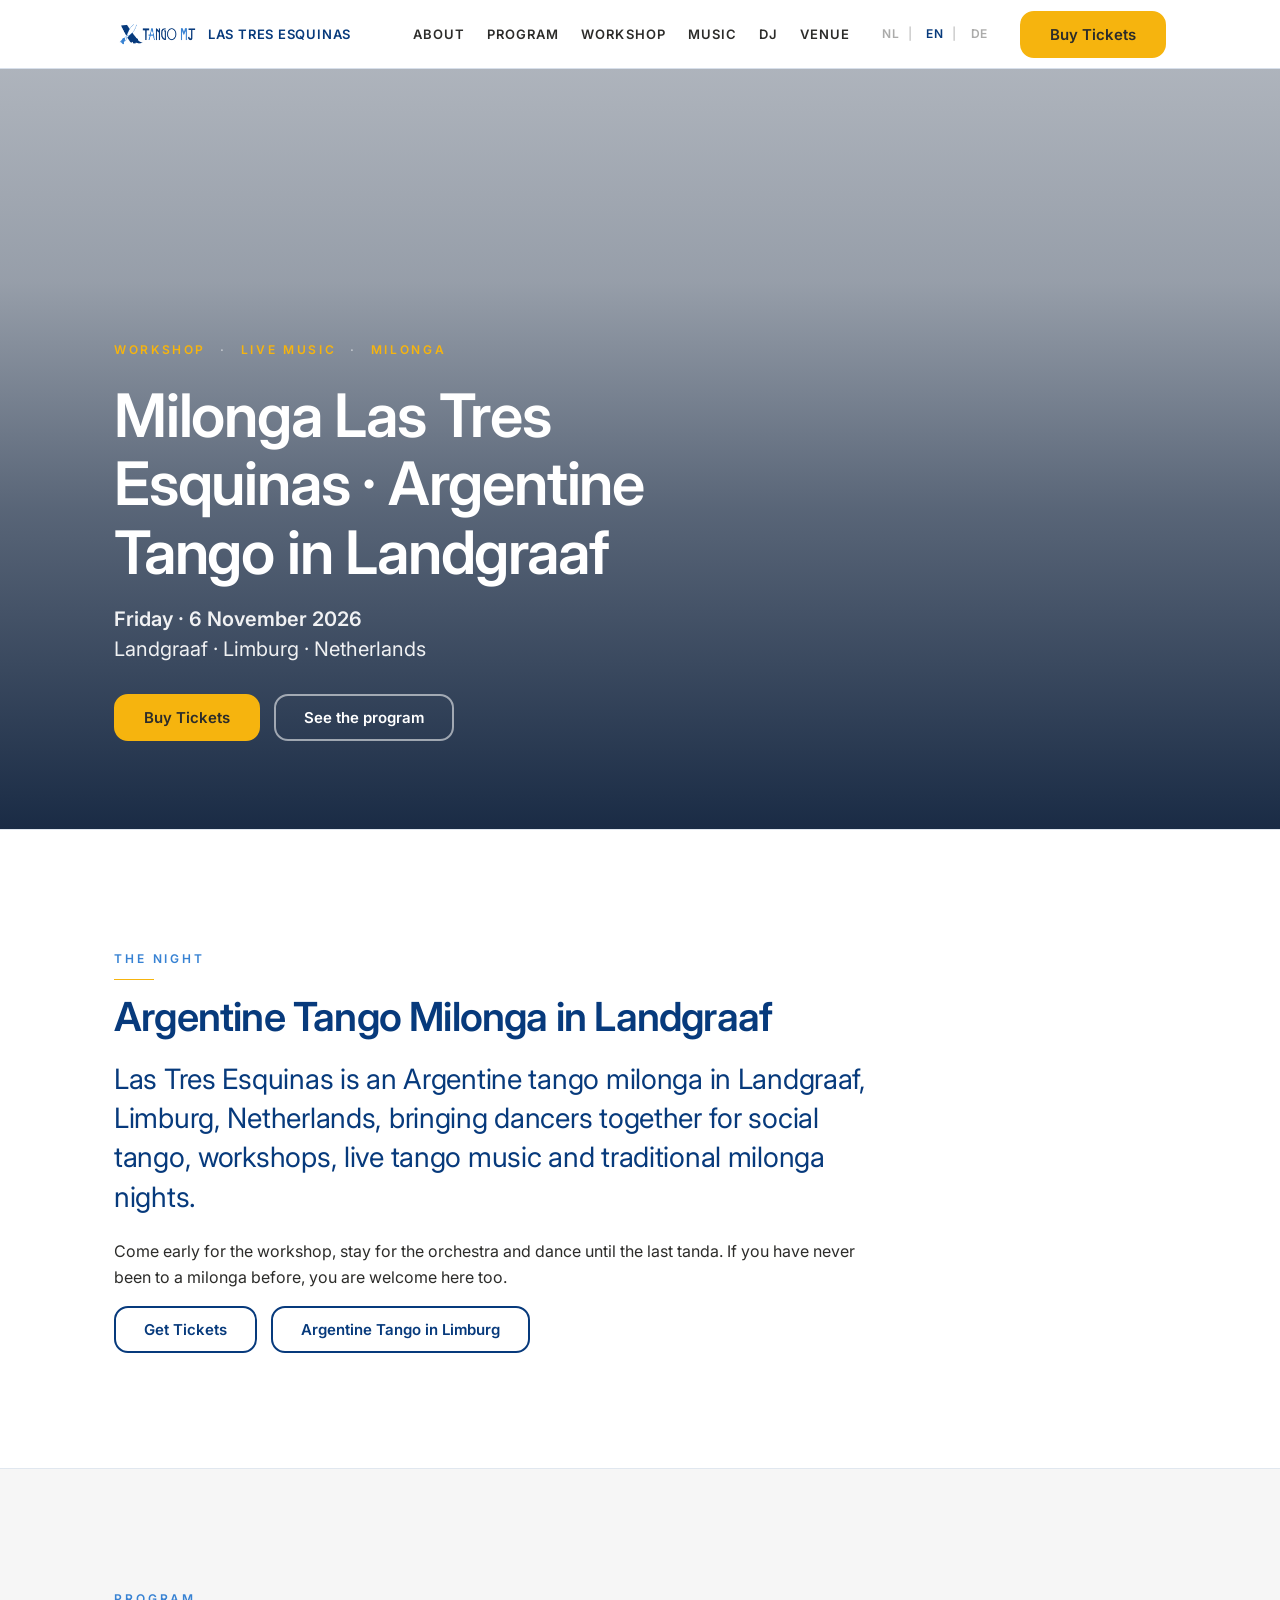
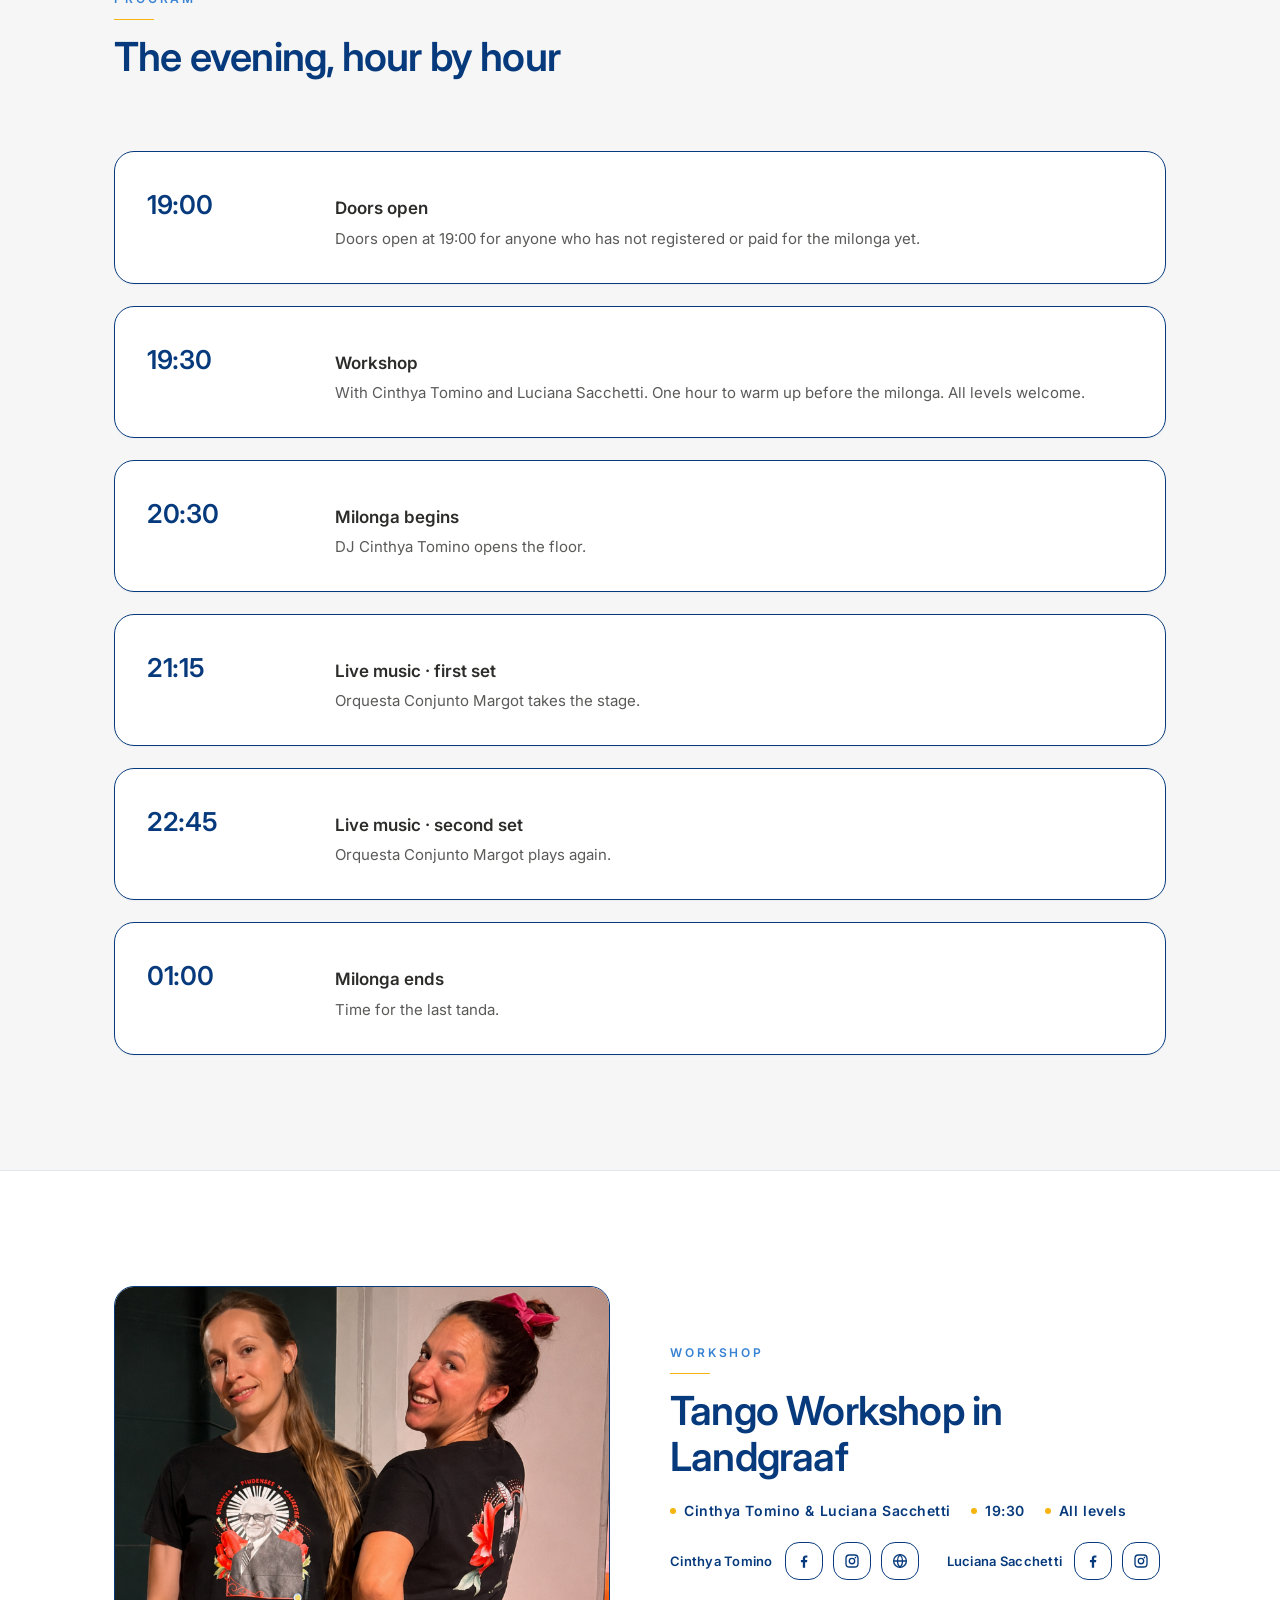
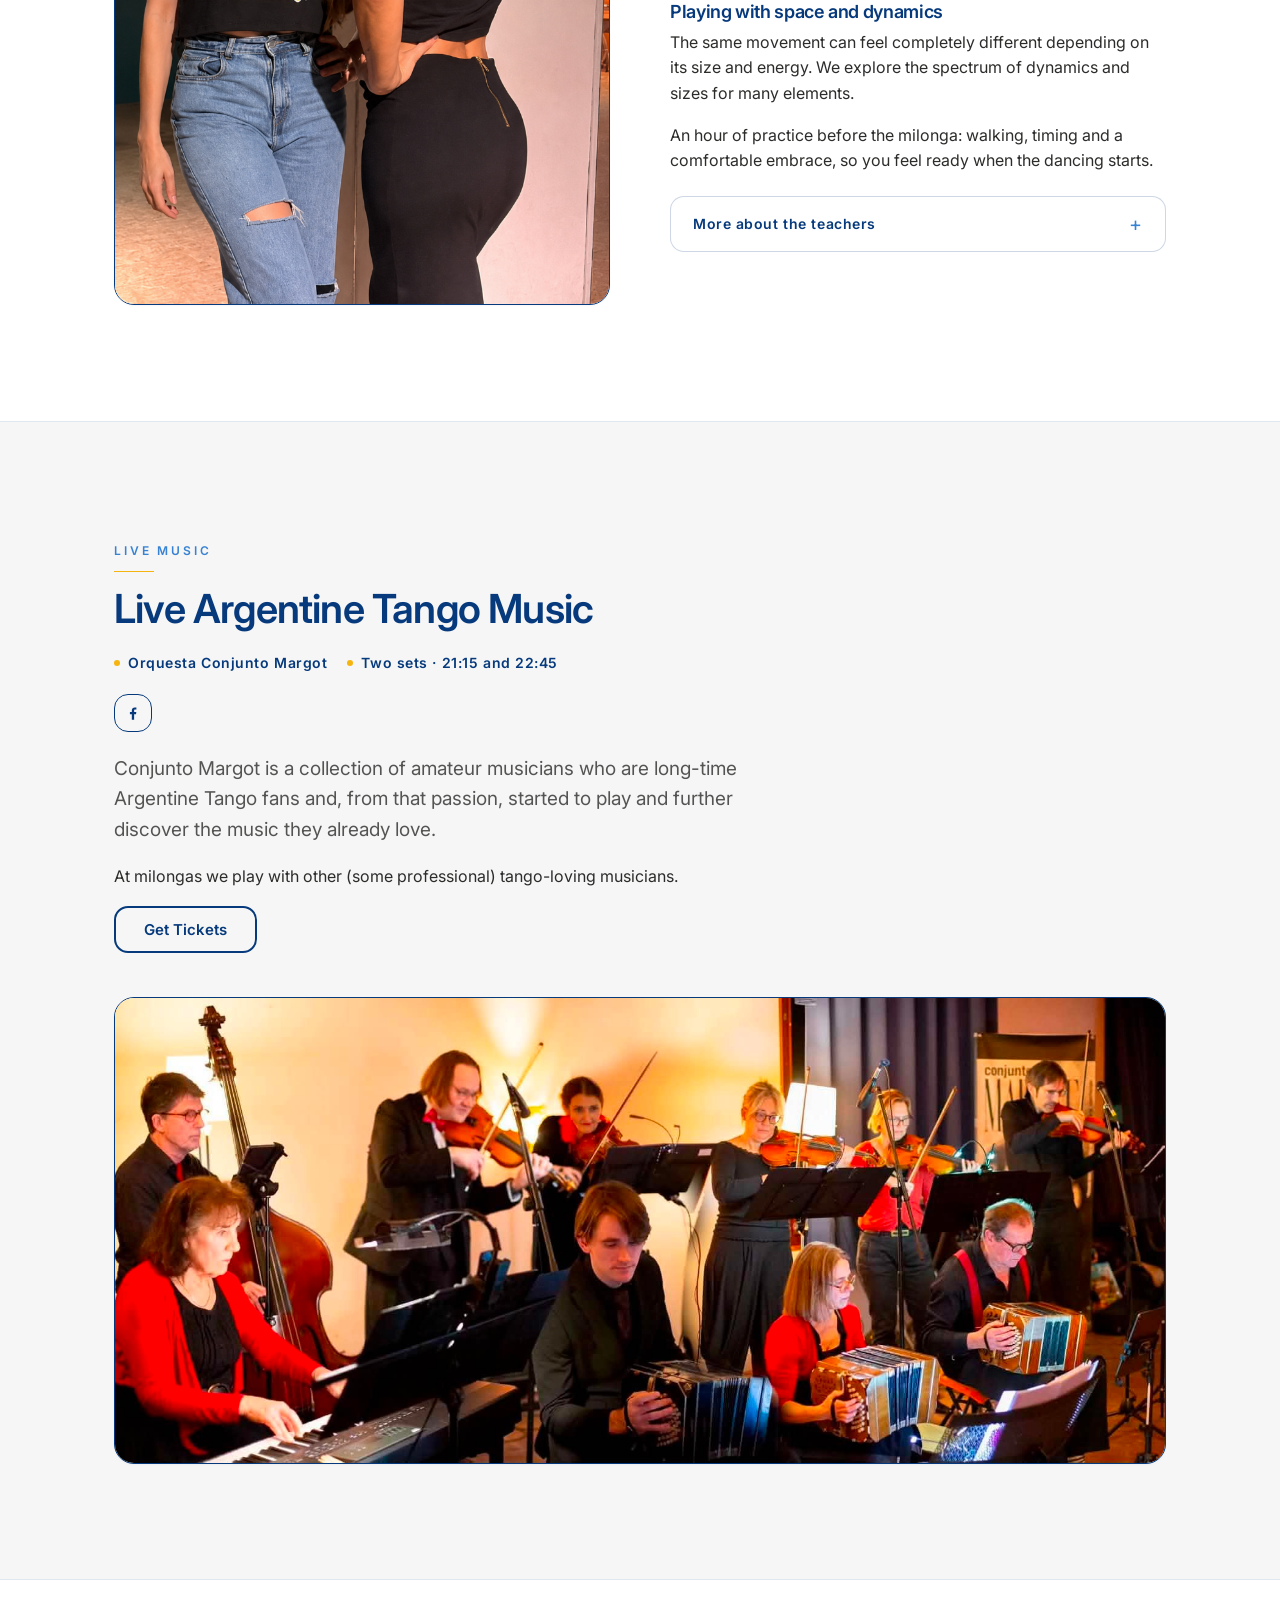
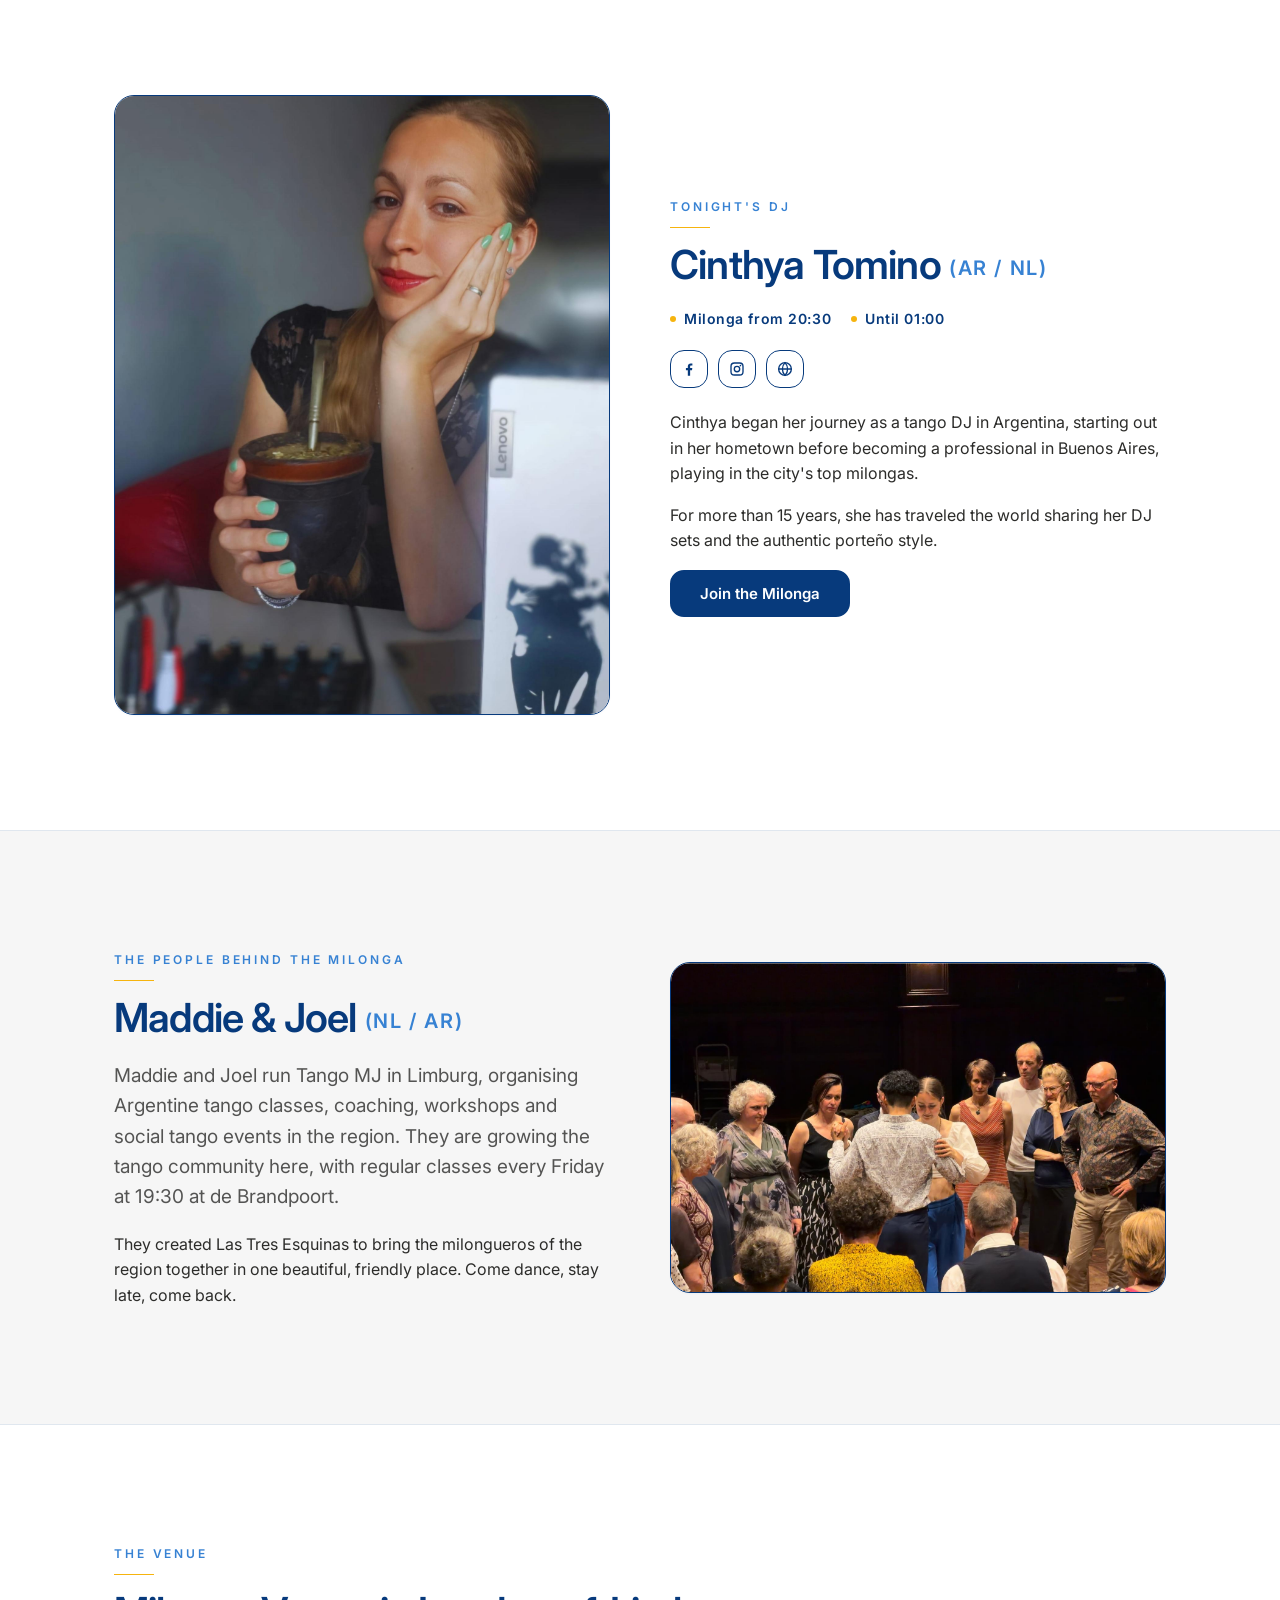
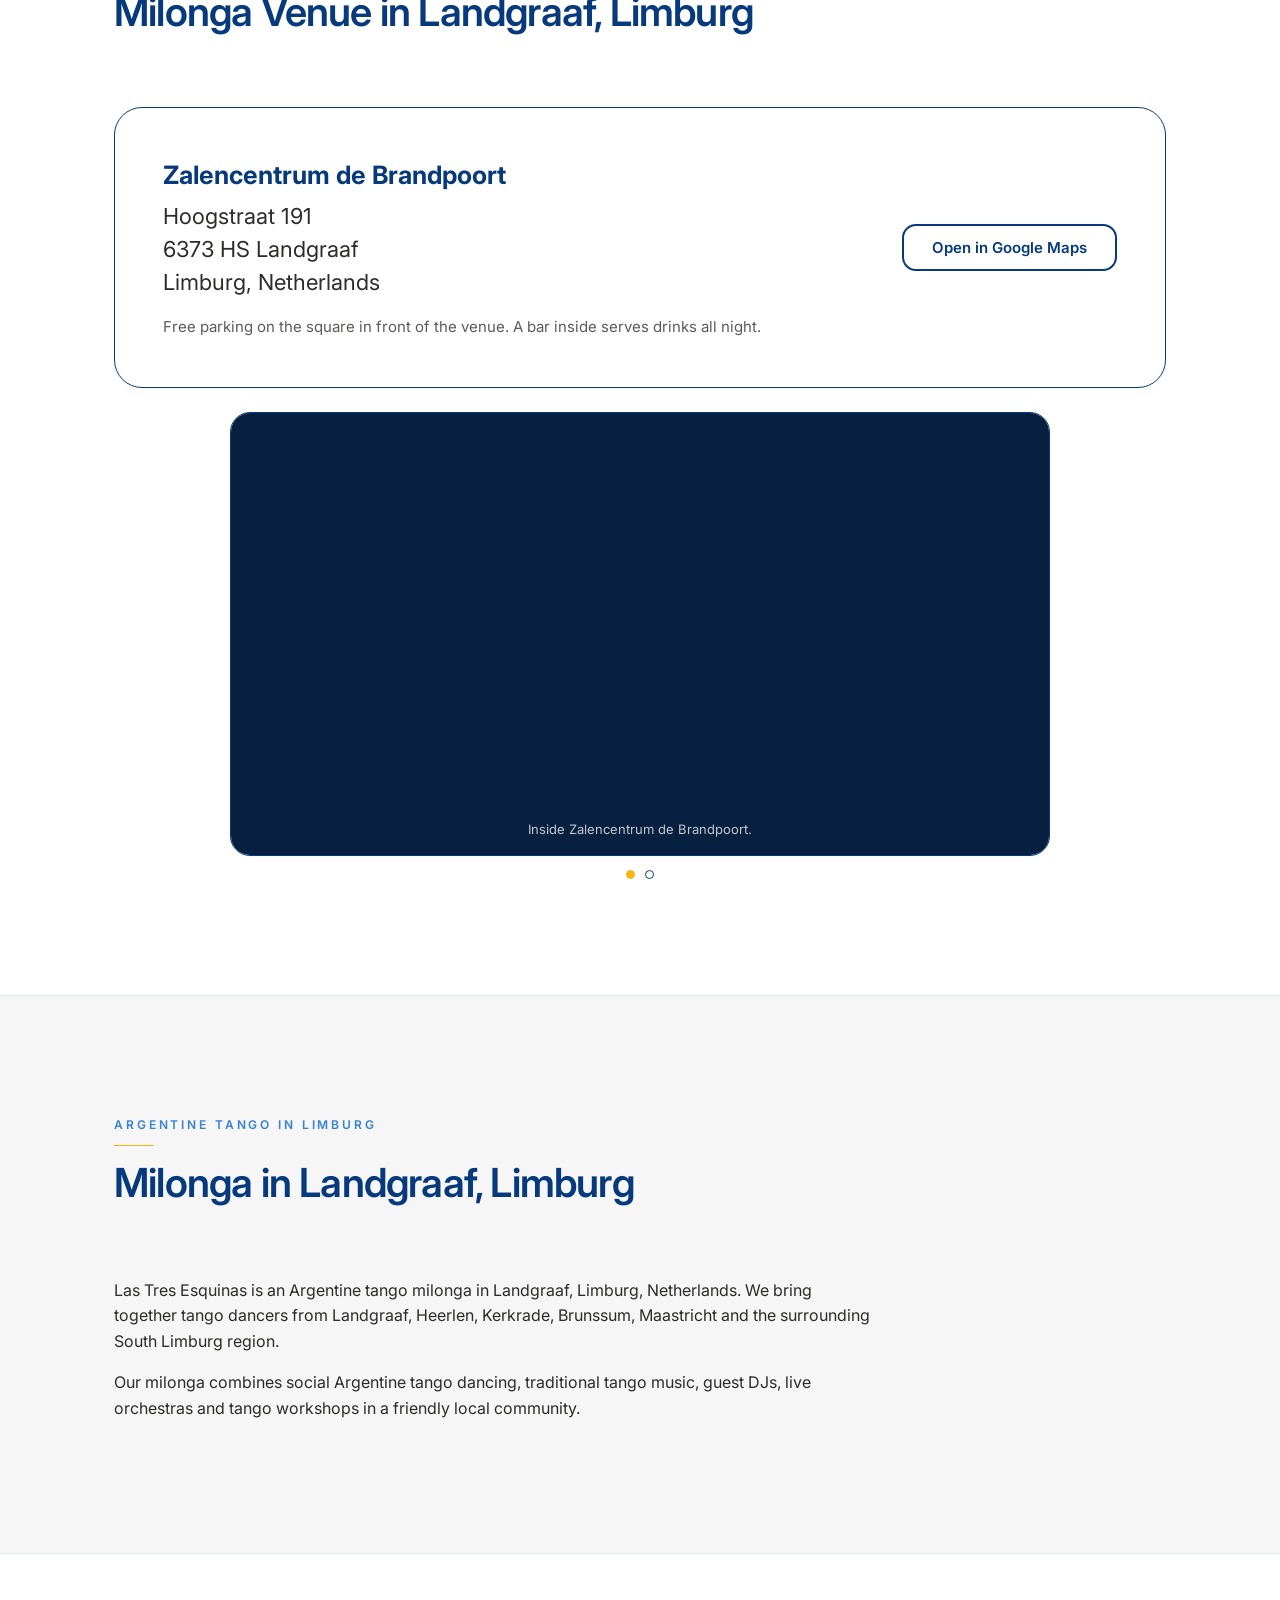
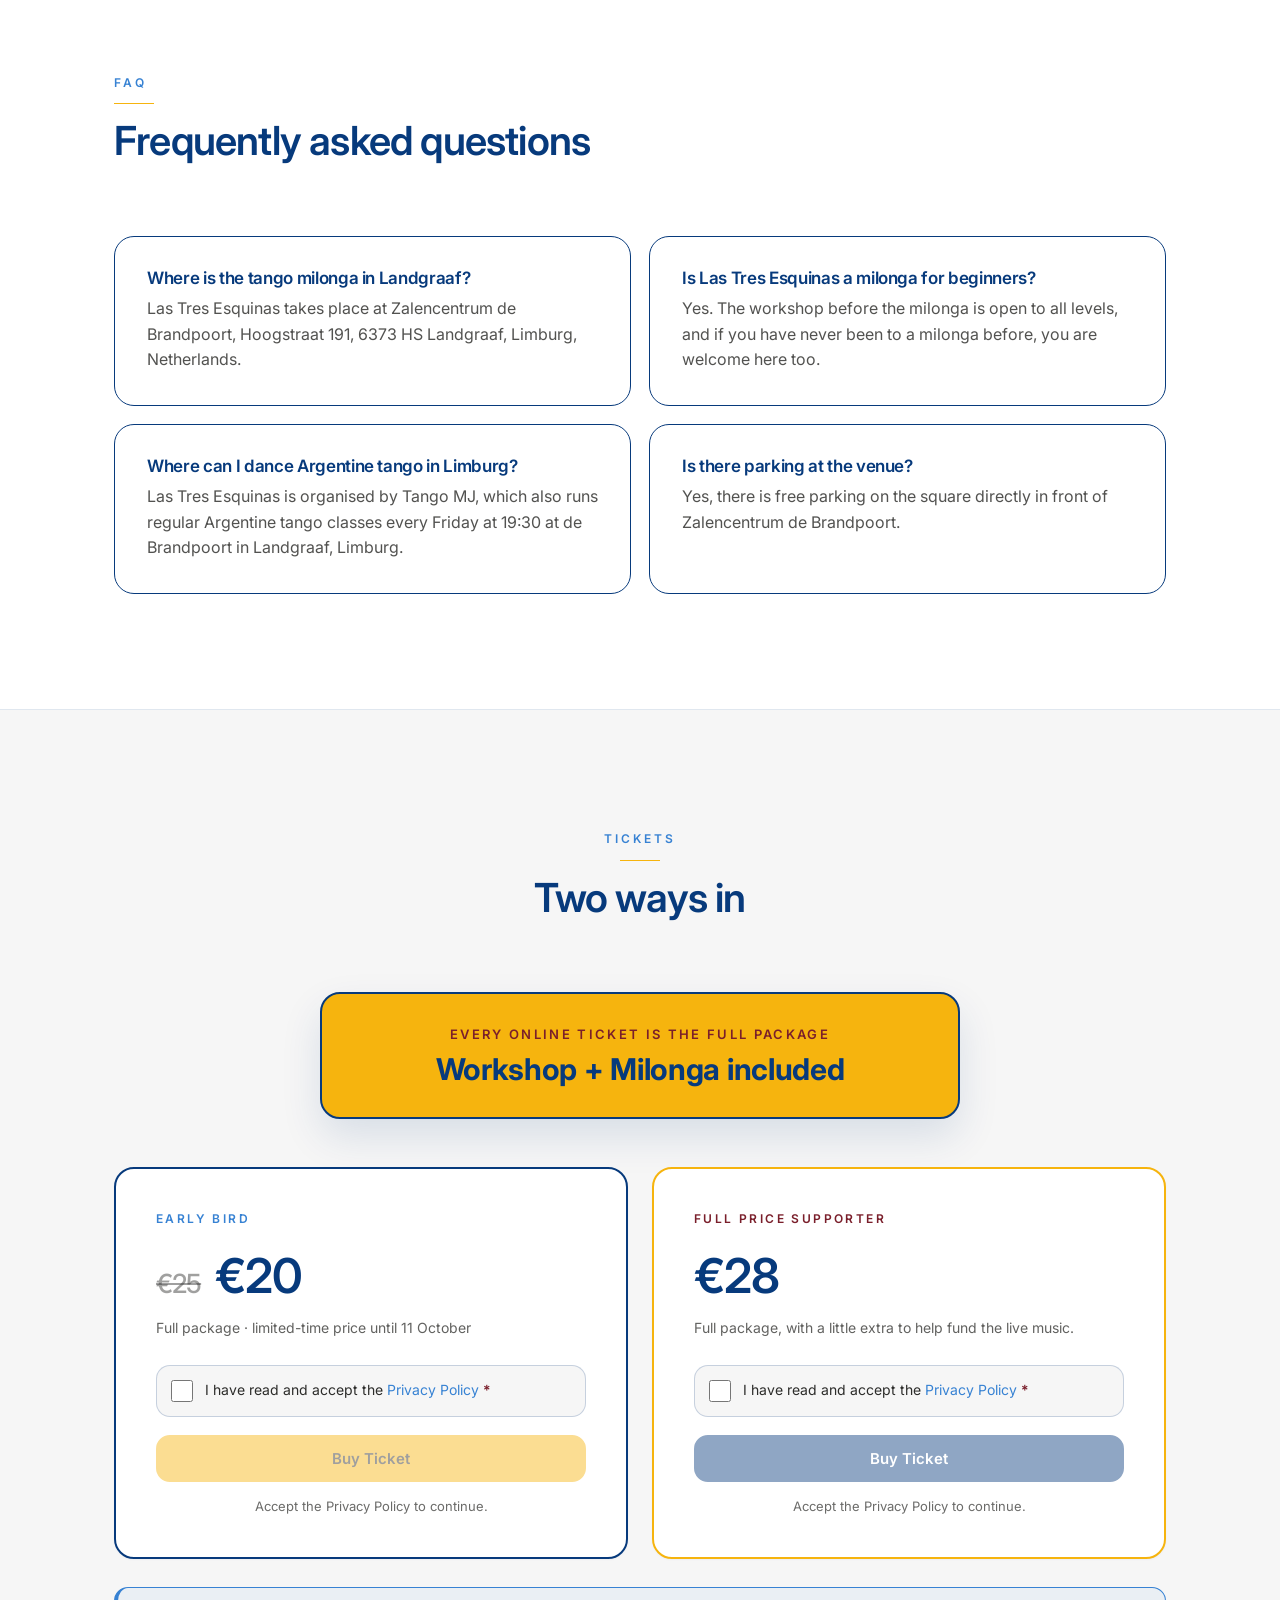
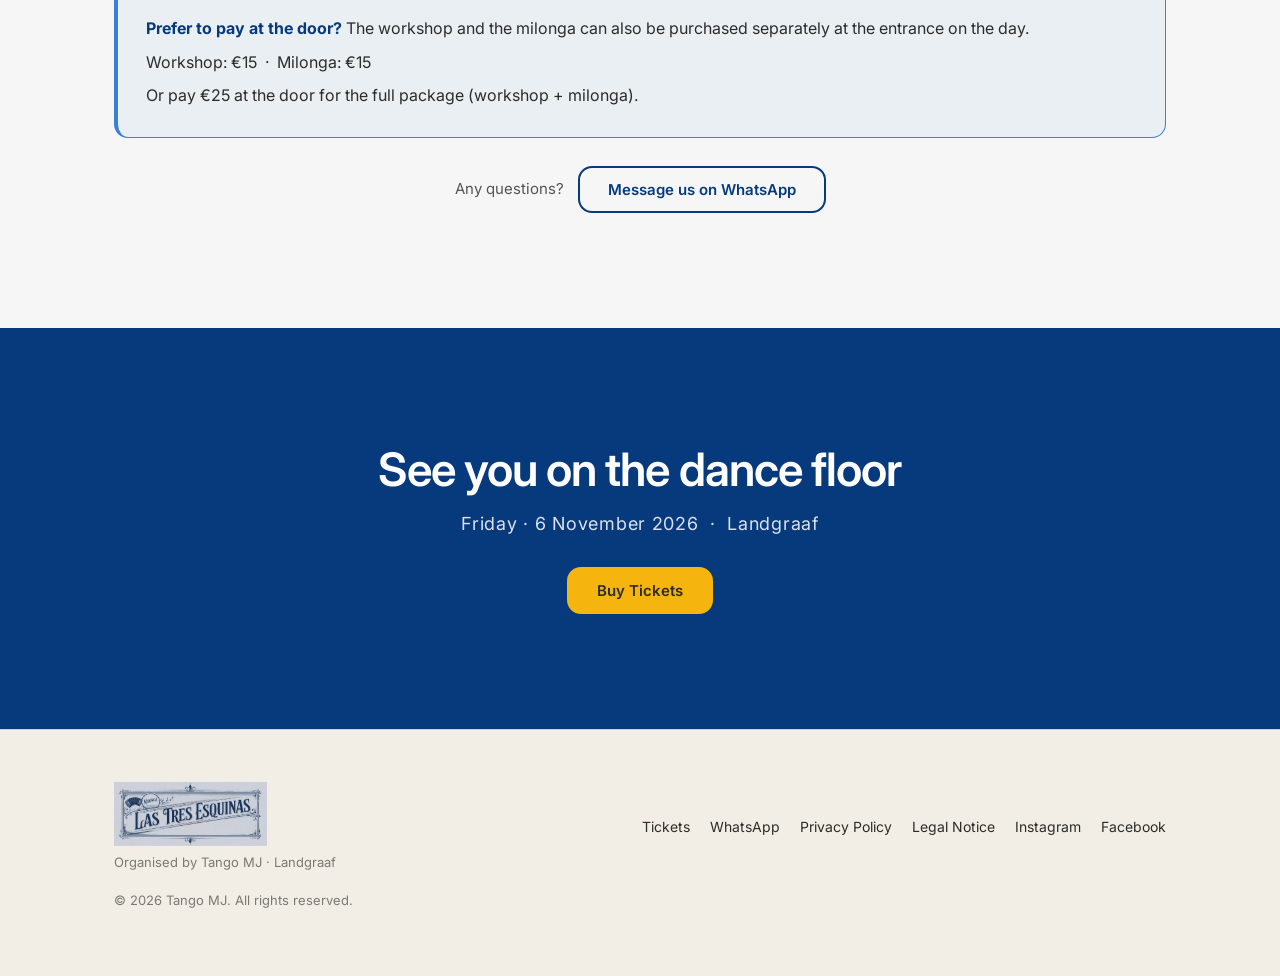
==== commit c4b0dacd: "Extend limited-time ticket price until 11 October Co-Authored-By: Claude Opus 5.5 <noreply@anthropic" ====
--- a/index.html
+++ b/index.html
@@ -759,7 +759,7 @@
                 <span class="ticket-card__price-was">€25</span> €20
               </p>
               <p class="ticket-card__note">
-                Full package · limited-time price until 4 October
+                Full package · limited-time price until 11 October
               </p>
               <div class="ticket-card__spacer"></div>
 
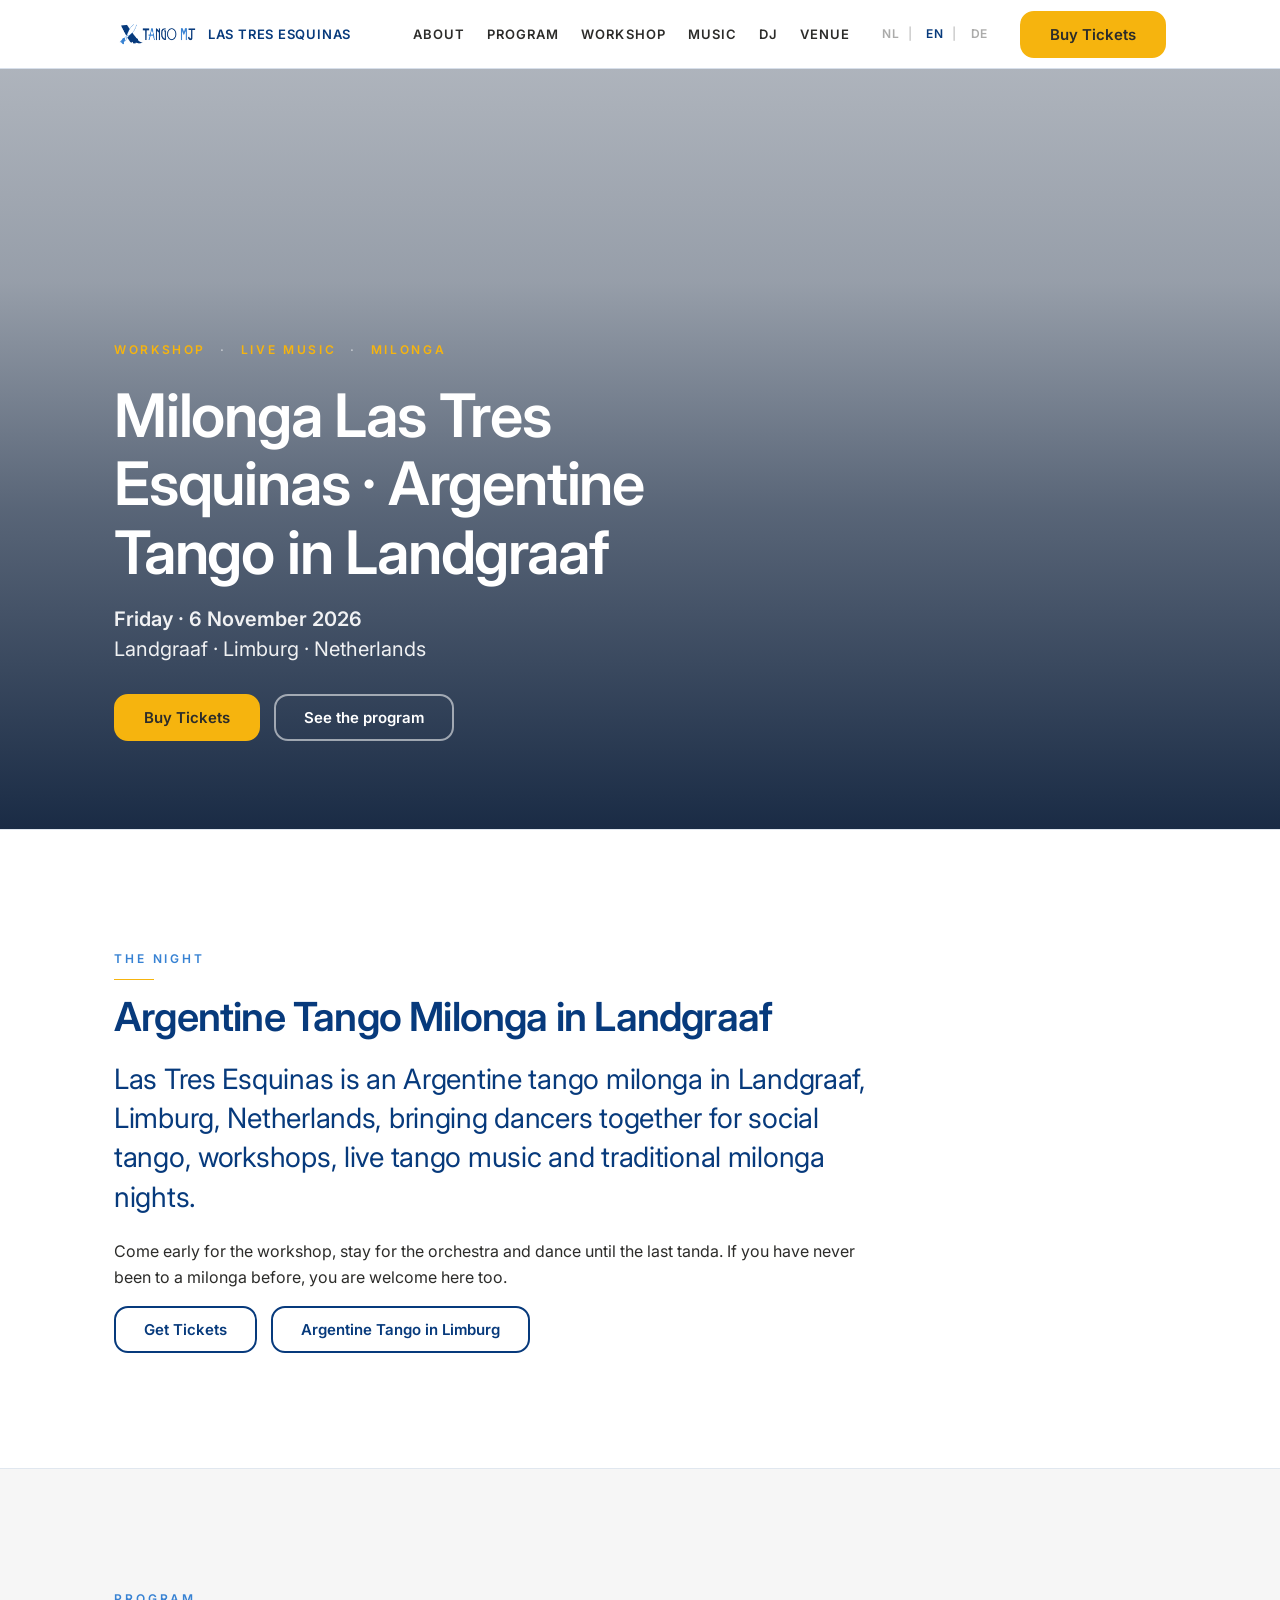
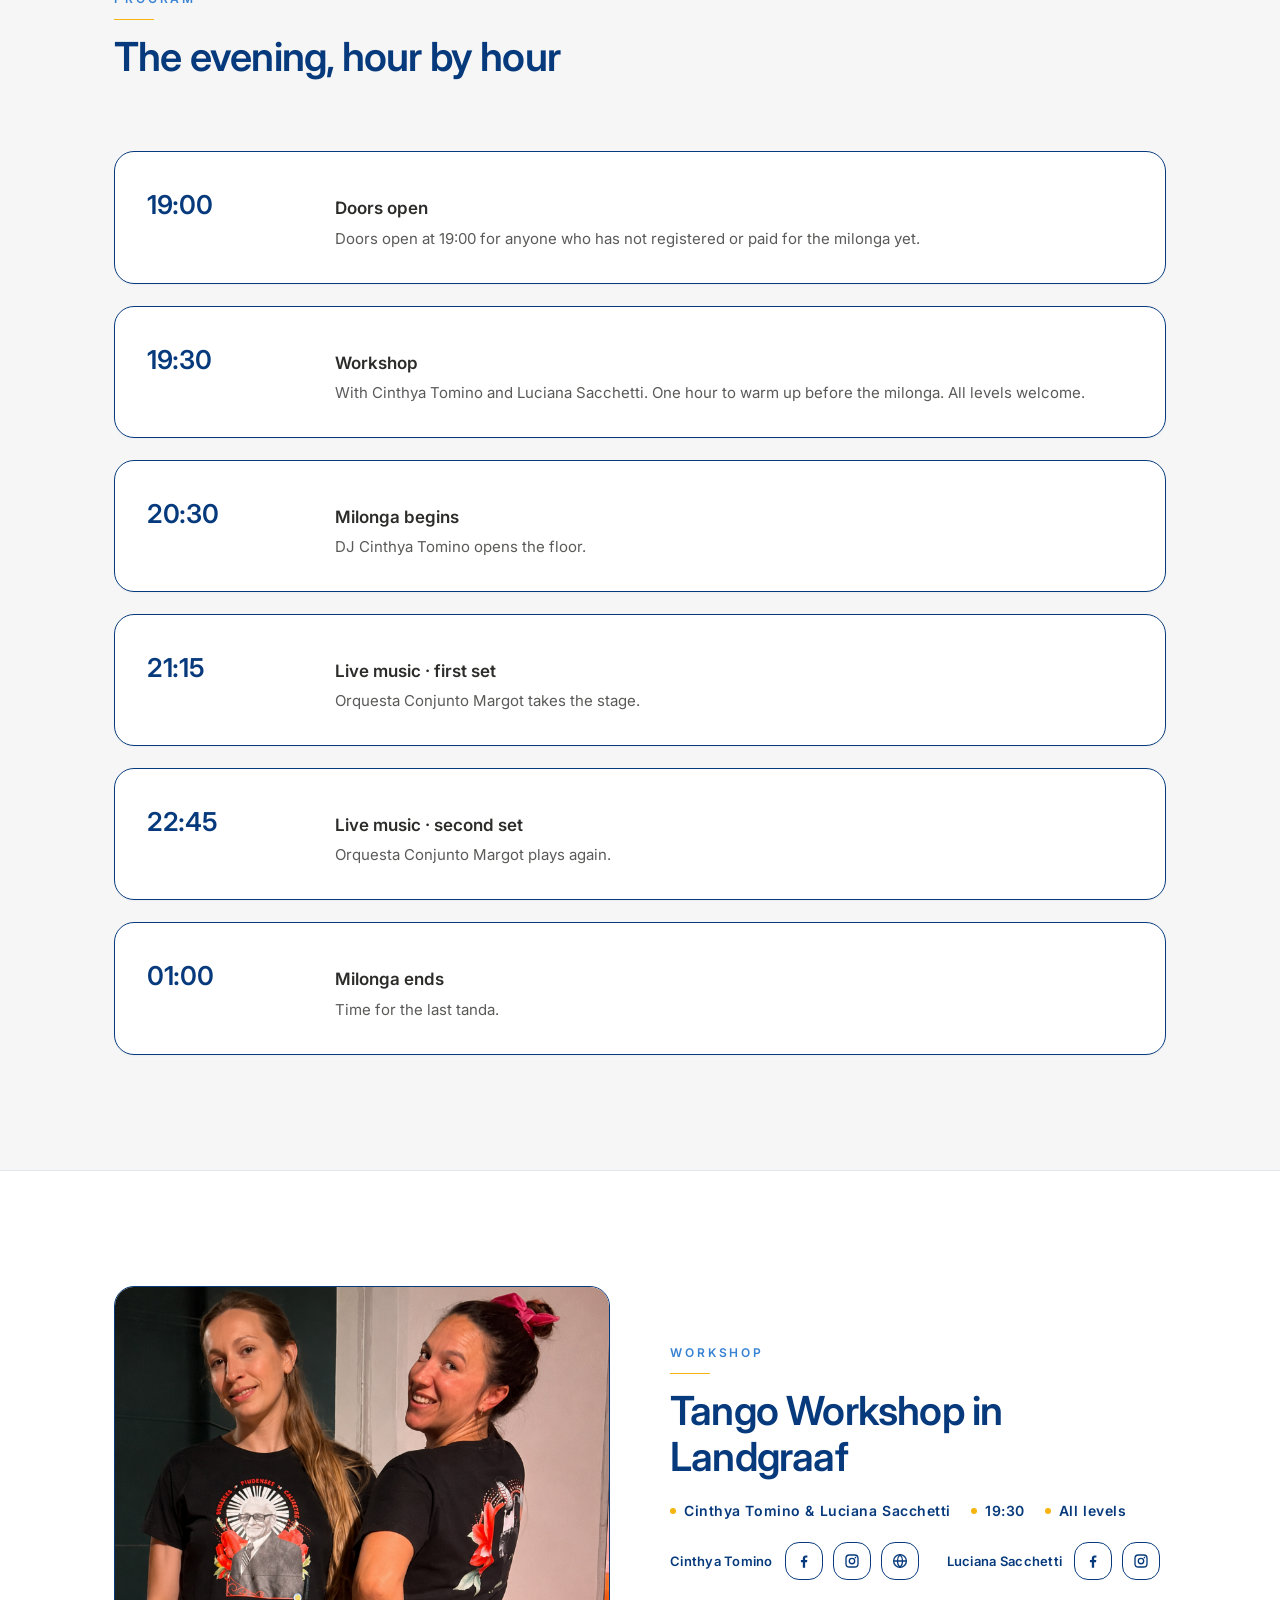
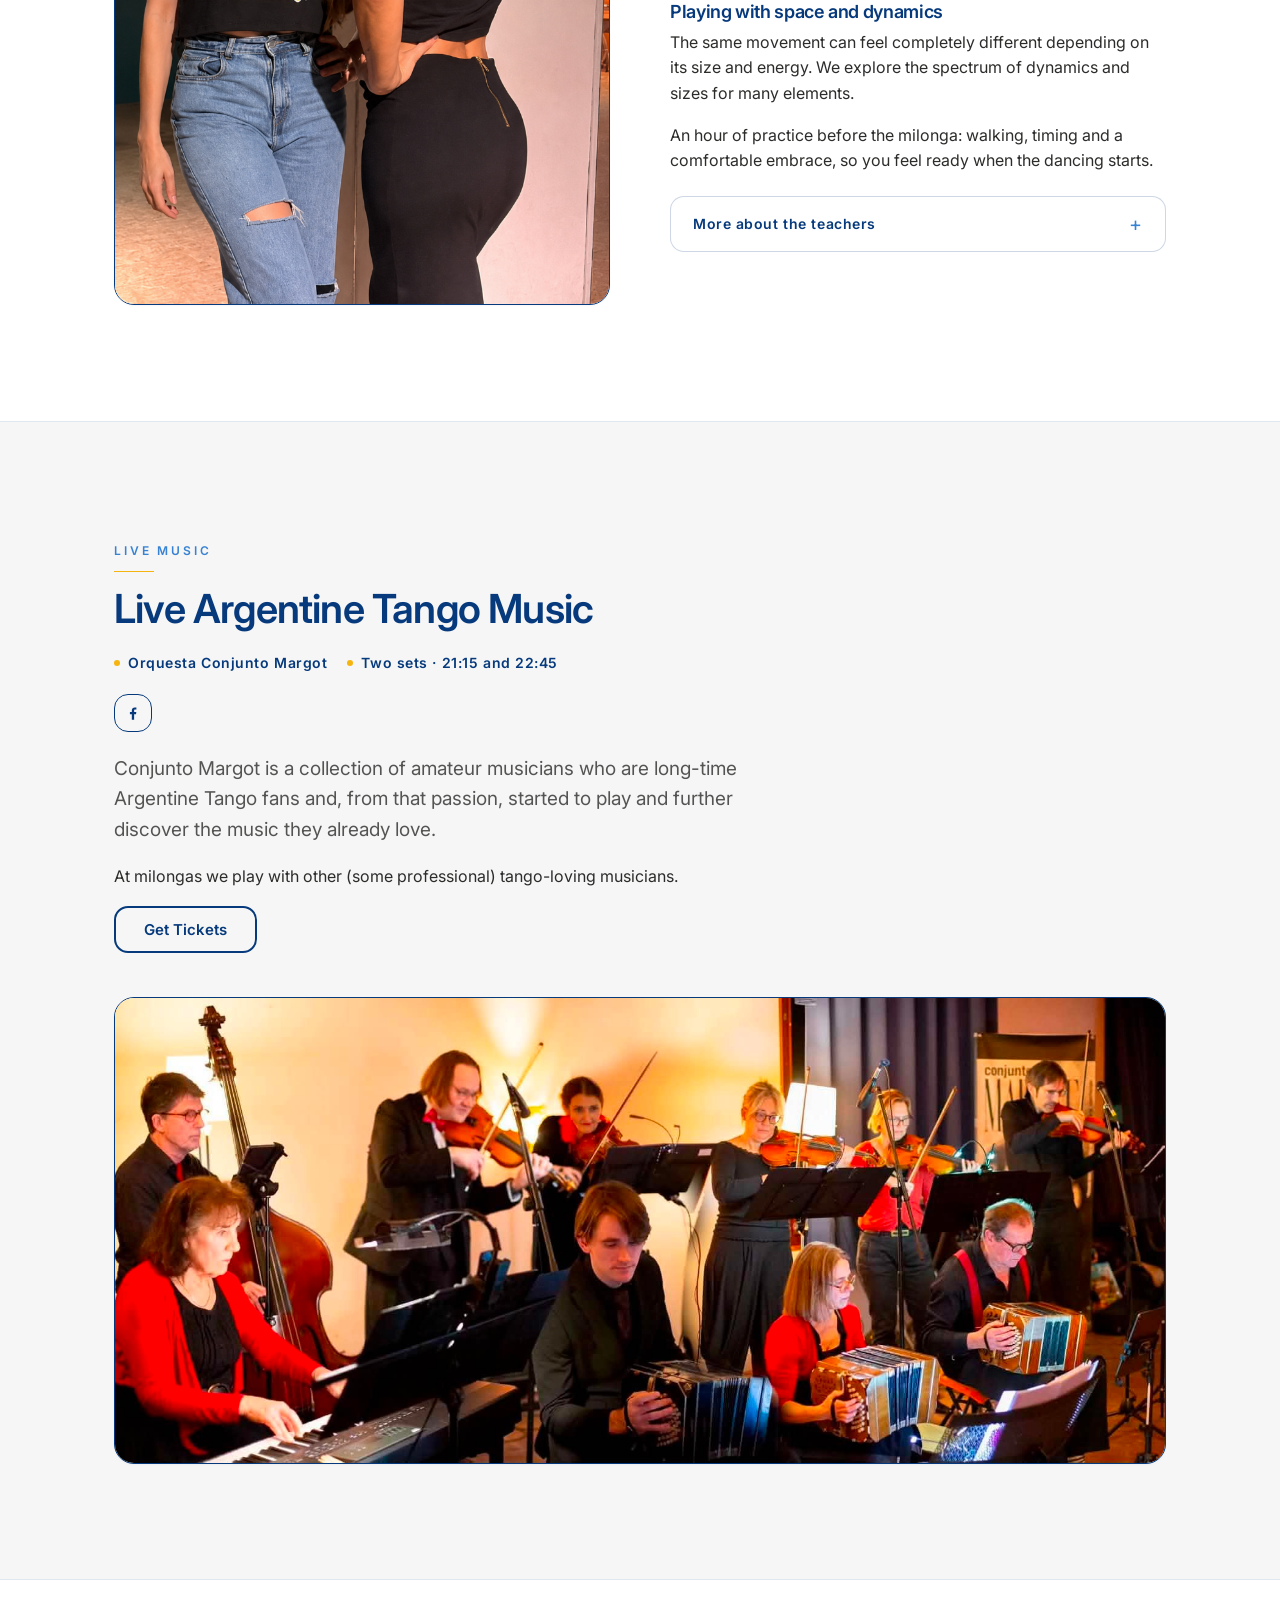
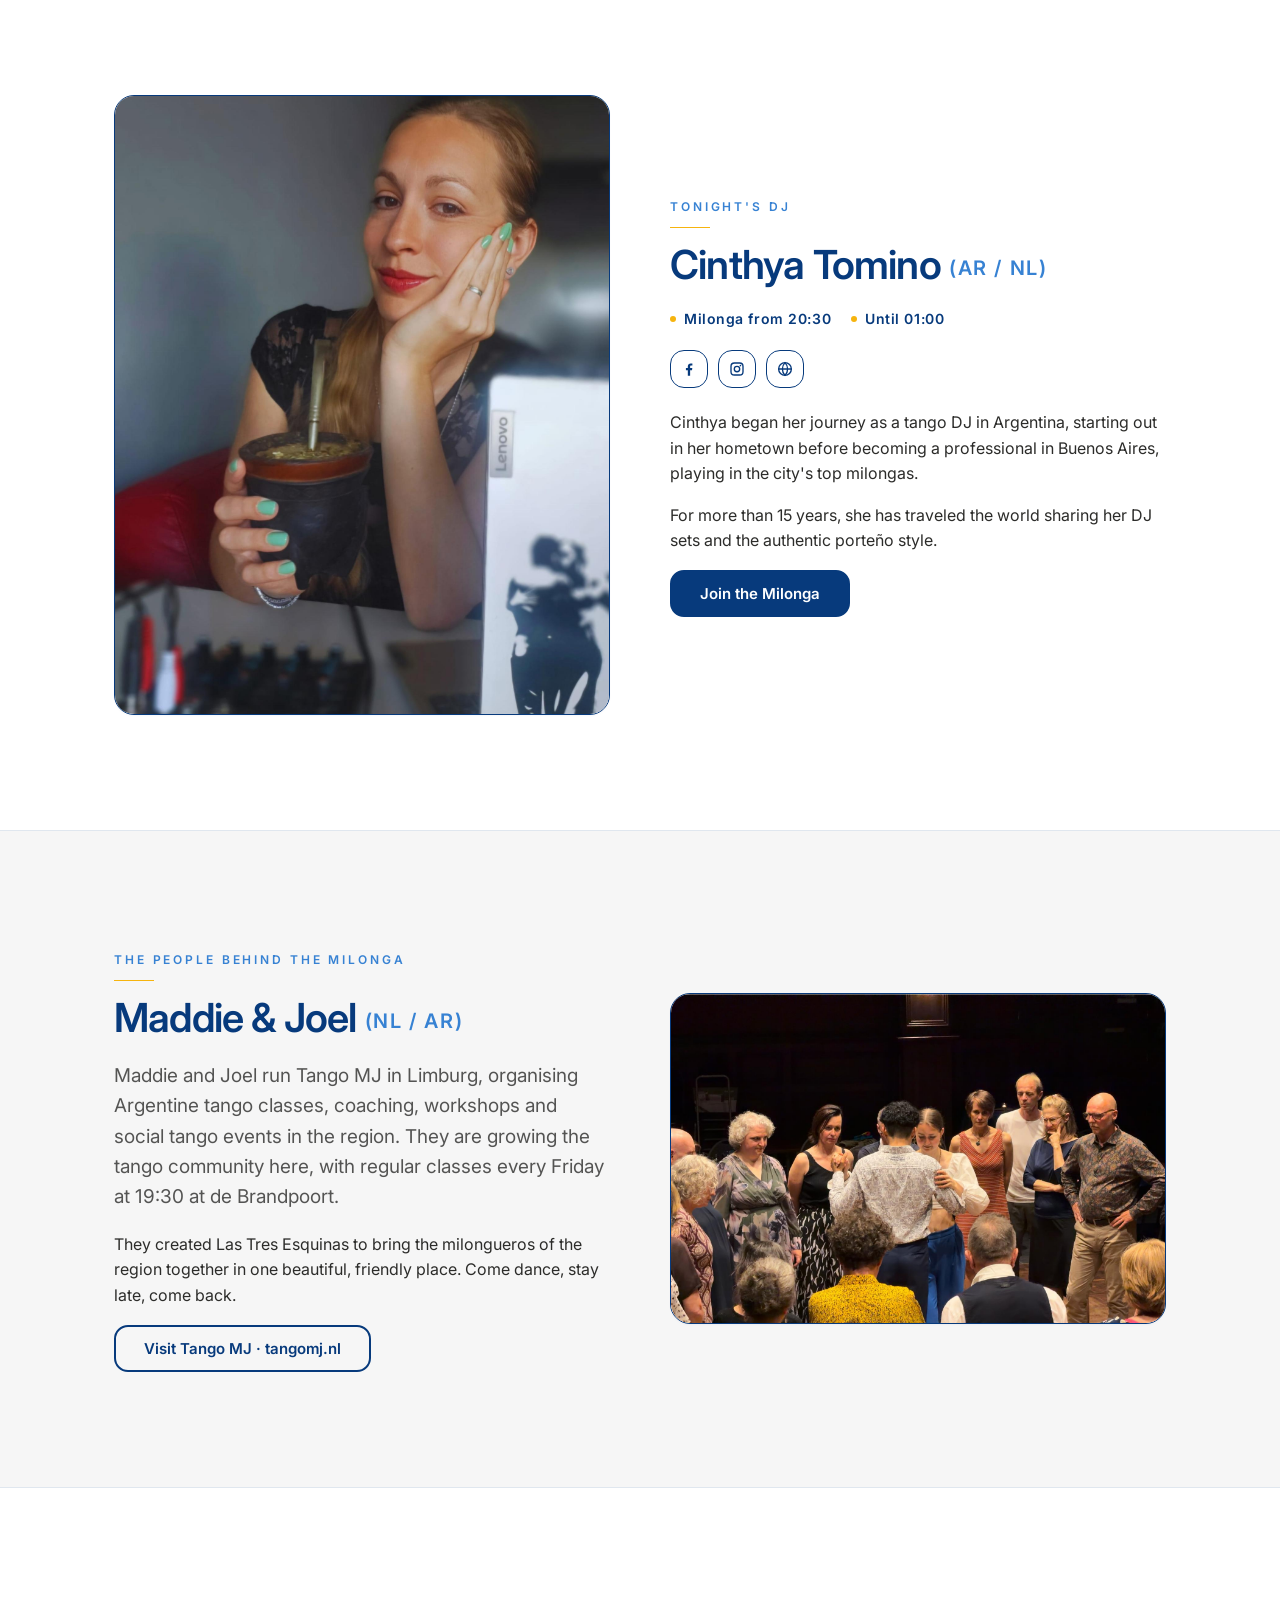
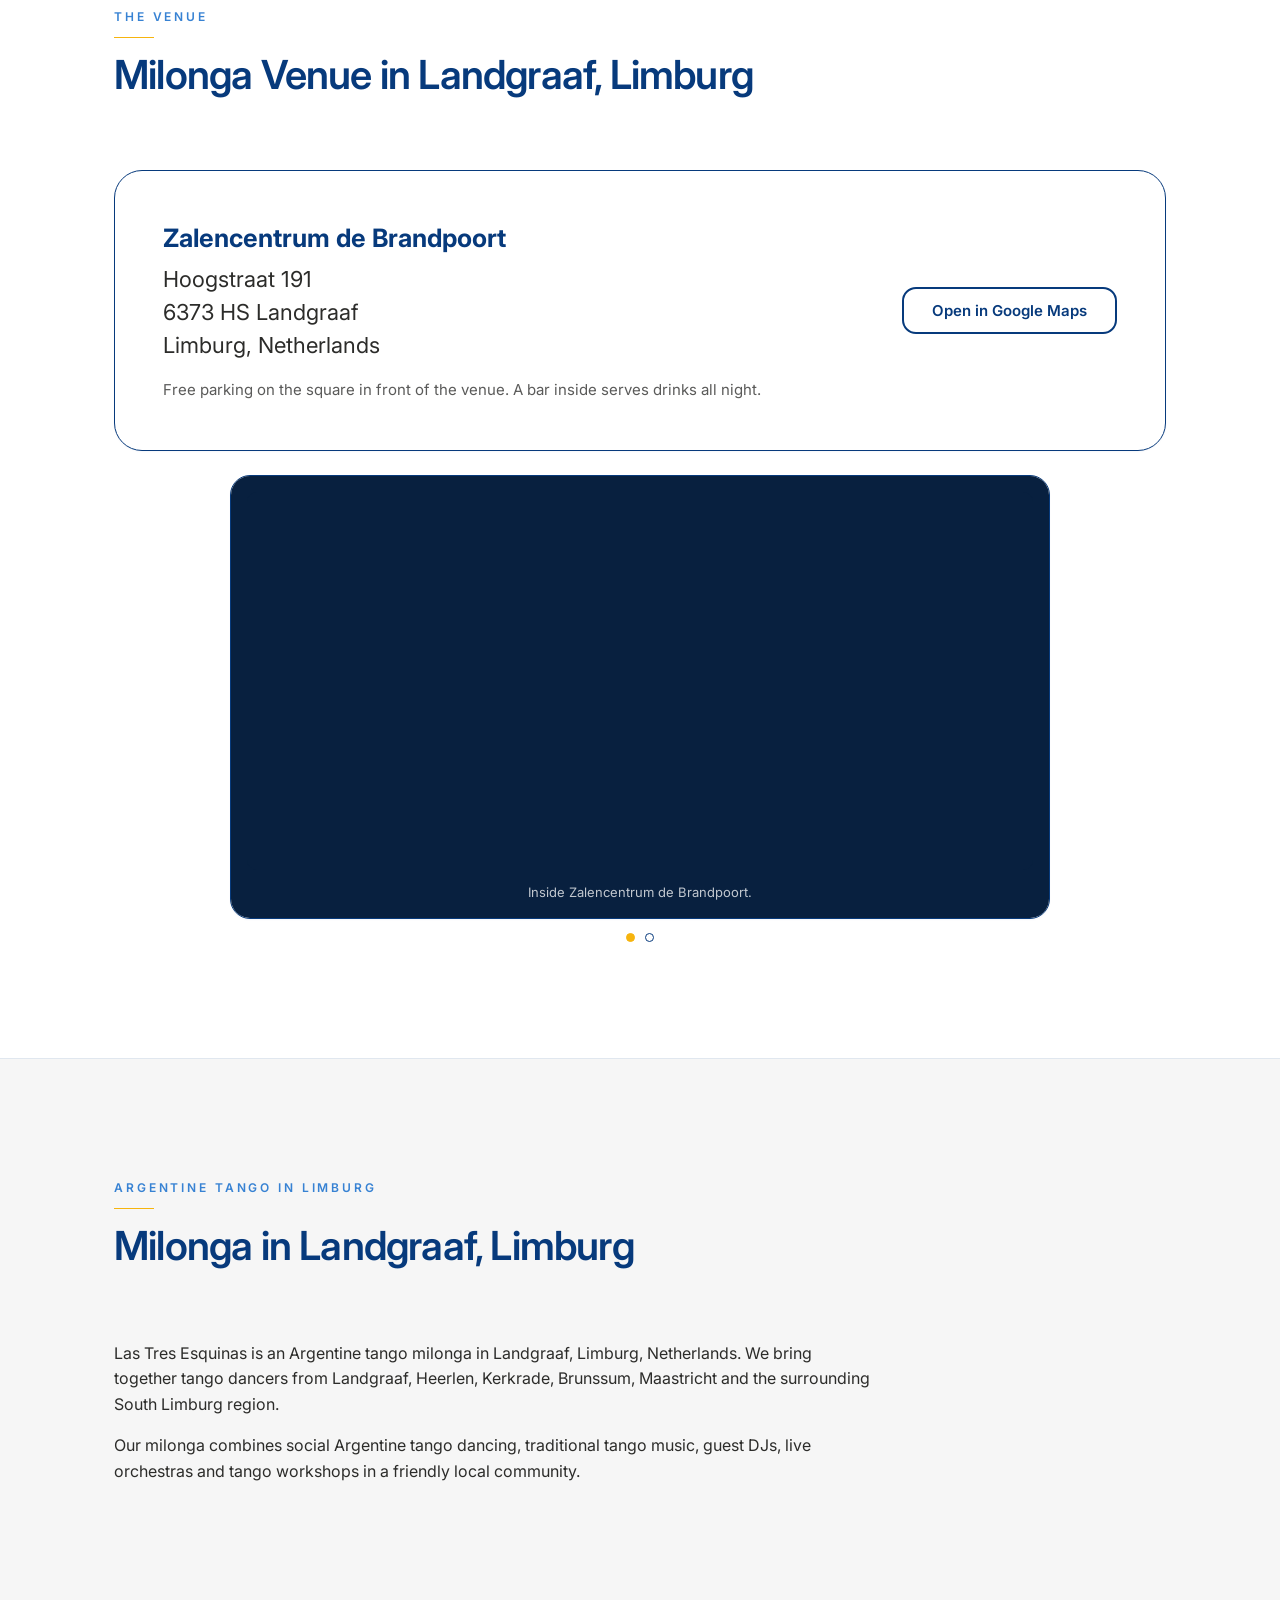
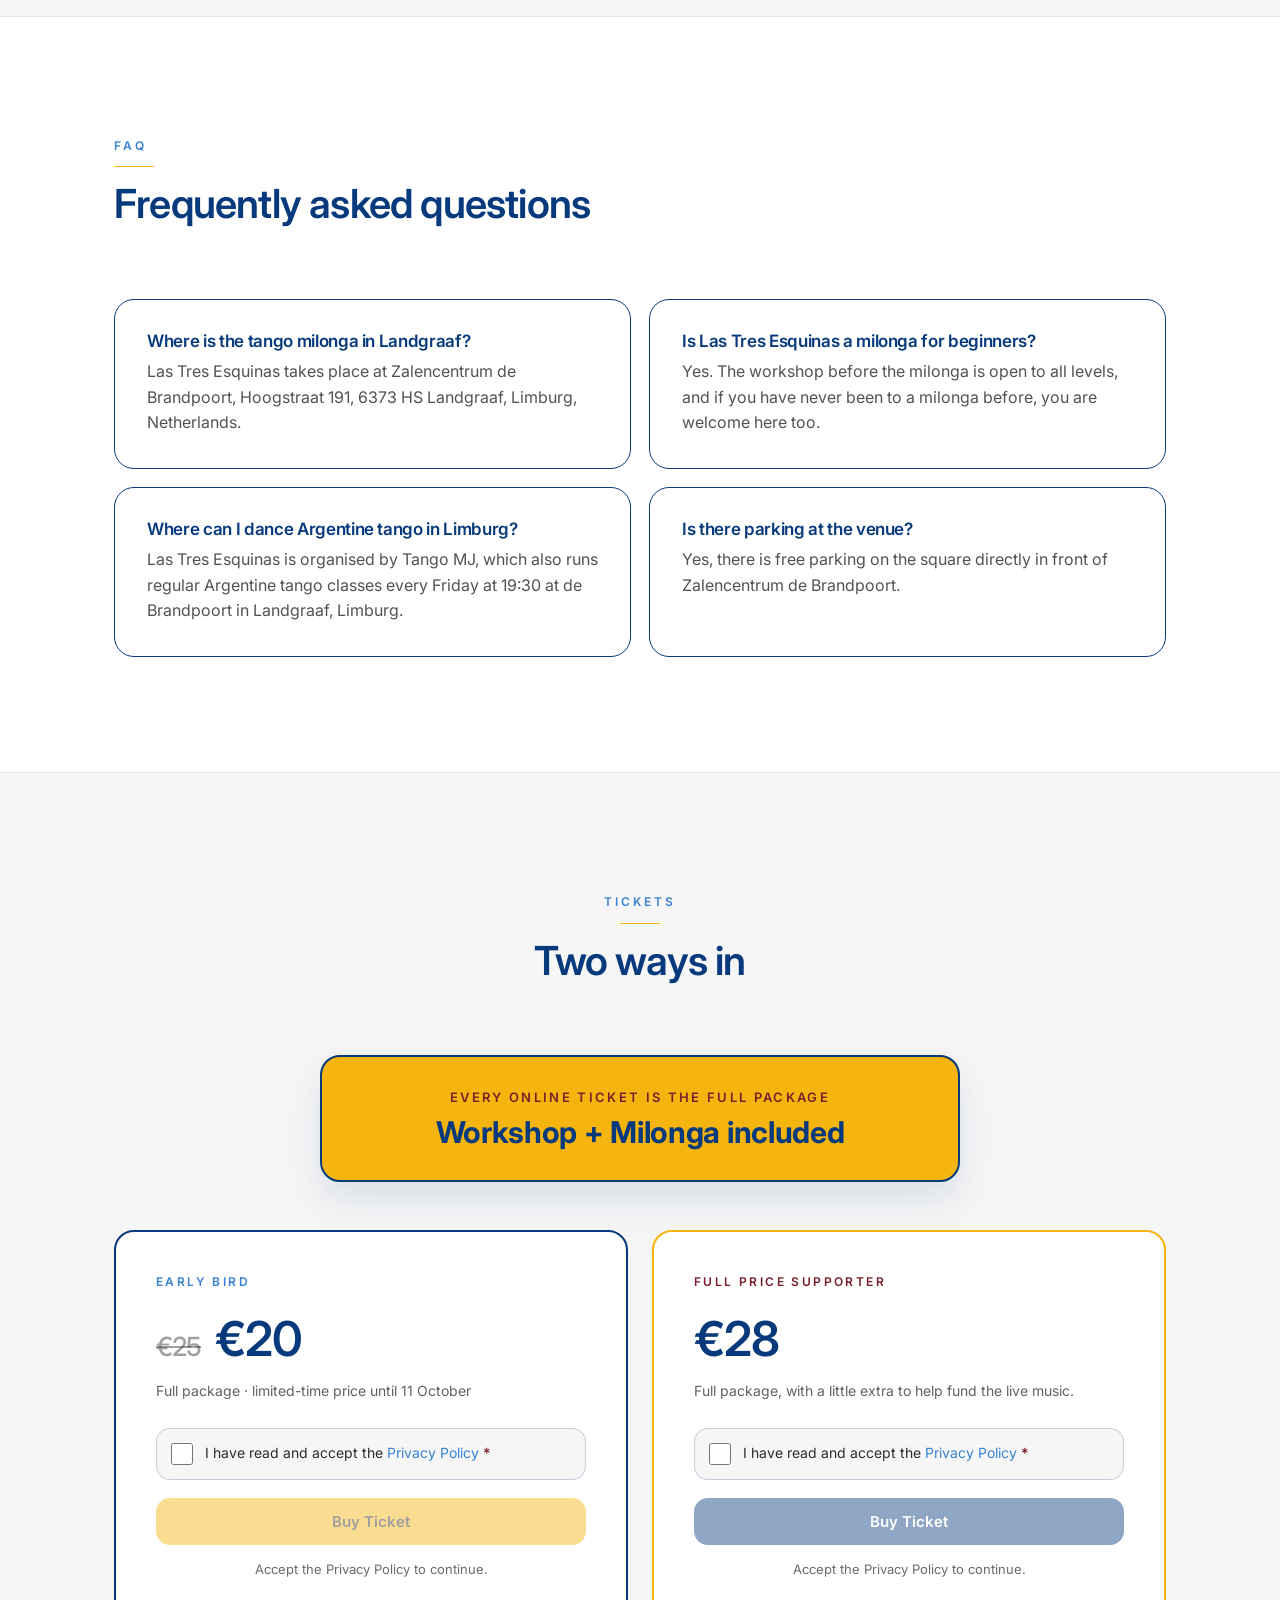
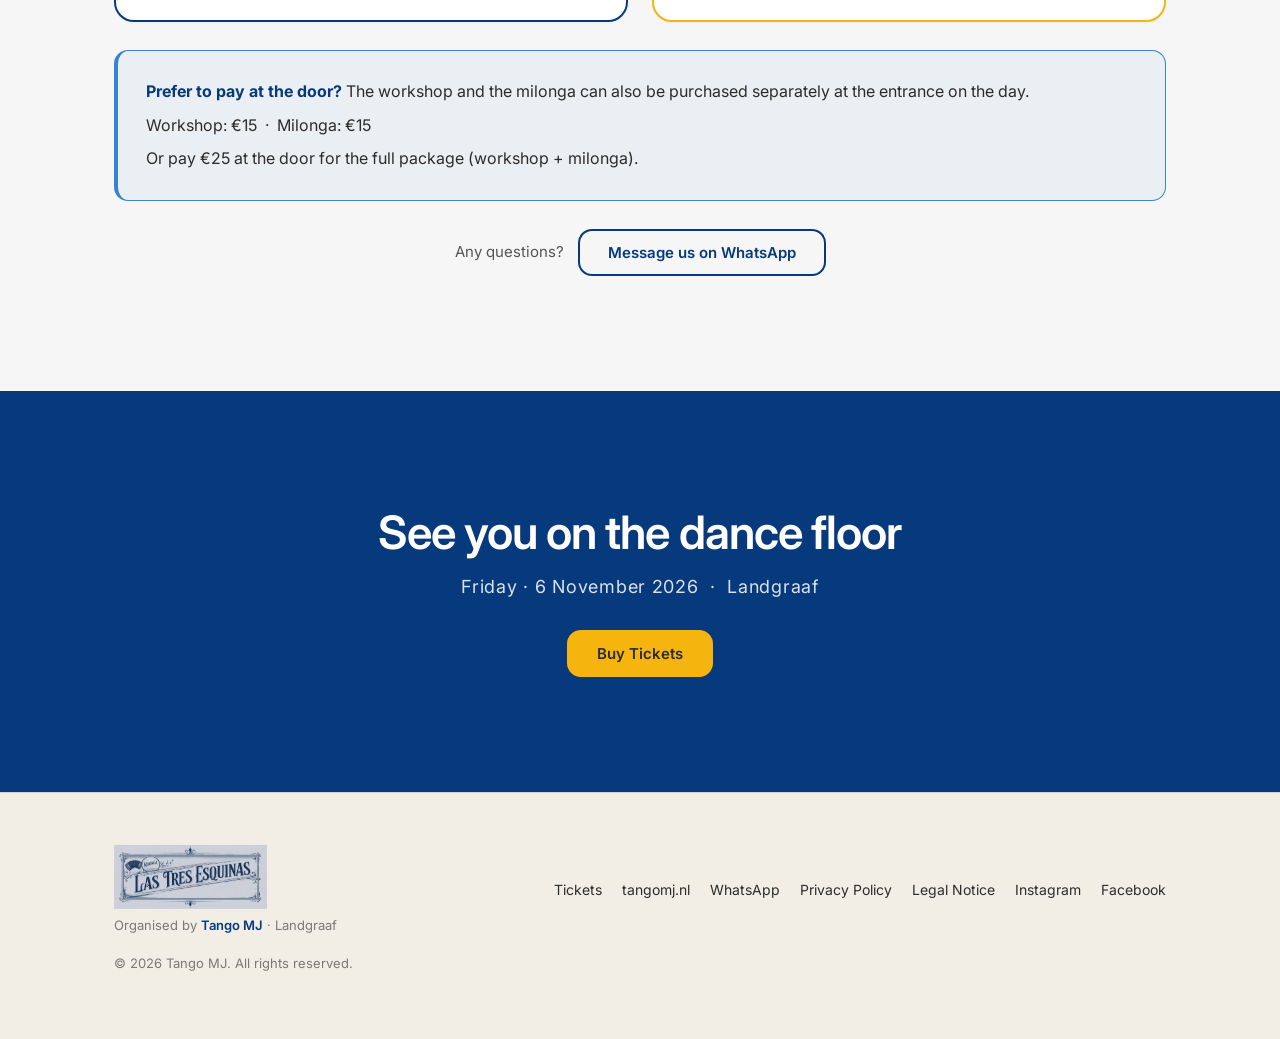
==== commit 96458375: "link a tangoMJ" ====
--- a/index.html
+++ b/index.html
@@ -586,6 +586,11 @@
                 region together in one beautiful, friendly place. Come dance,
                 stay late, come back.
               </p>
+              <p>
+                <a class="btn btn--outline" href="https://www.tangomj.nl" target="_blank" rel="noopener">
+                  Visit Tango MJ · tangomj.nl
+                </a>
+              </p>
             </div>
             <div class="feature__media feature__media--wide" data-reveal="right">
               <img
@@ -892,10 +897,11 @@
             height="427"
             loading="lazy"
           />
-          <span>Organised by Tango MJ · Landgraaf</span>
+          <span>Organised by <a href="https://www.tangomj.nl" target="_blank" rel="noopener">Tango MJ</a> · Landgraaf</span>
         </p>
         <nav class="site-footer__links" aria-label="Footer">
           <a href="#tickets">Tickets</a>
+          <a href="https://www.tangomj.nl" target="_blank" rel="noopener">tangomj.nl</a>
           <a href="https://wa.me/31621710803" target="_blank" rel="noopener">WhatsApp</a>
           <a href="https://tangomj.nl/privacy-policy/" target="_blank" rel="noopener">Privacy Policy</a>
           <a href="https://tangomj.nl/legal-notice/" target="_blank" rel="noopener">Legal Notice</a>
--- a/css/styles.css
+++ b/css/styles.css
@@ -1339,6 +1339,15 @@
   color: rgba(44, 44, 42, 0.6);
 }
 
+.site-footer__brand span a {
+  color: var(--color-principal);
+  font-weight: 600;
+}
+
+.site-footer__brand span a:hover {
+  text-decoration: underline;
+}
+
 .site-footer__links {
   display: flex;
   flex-wrap: wrap;
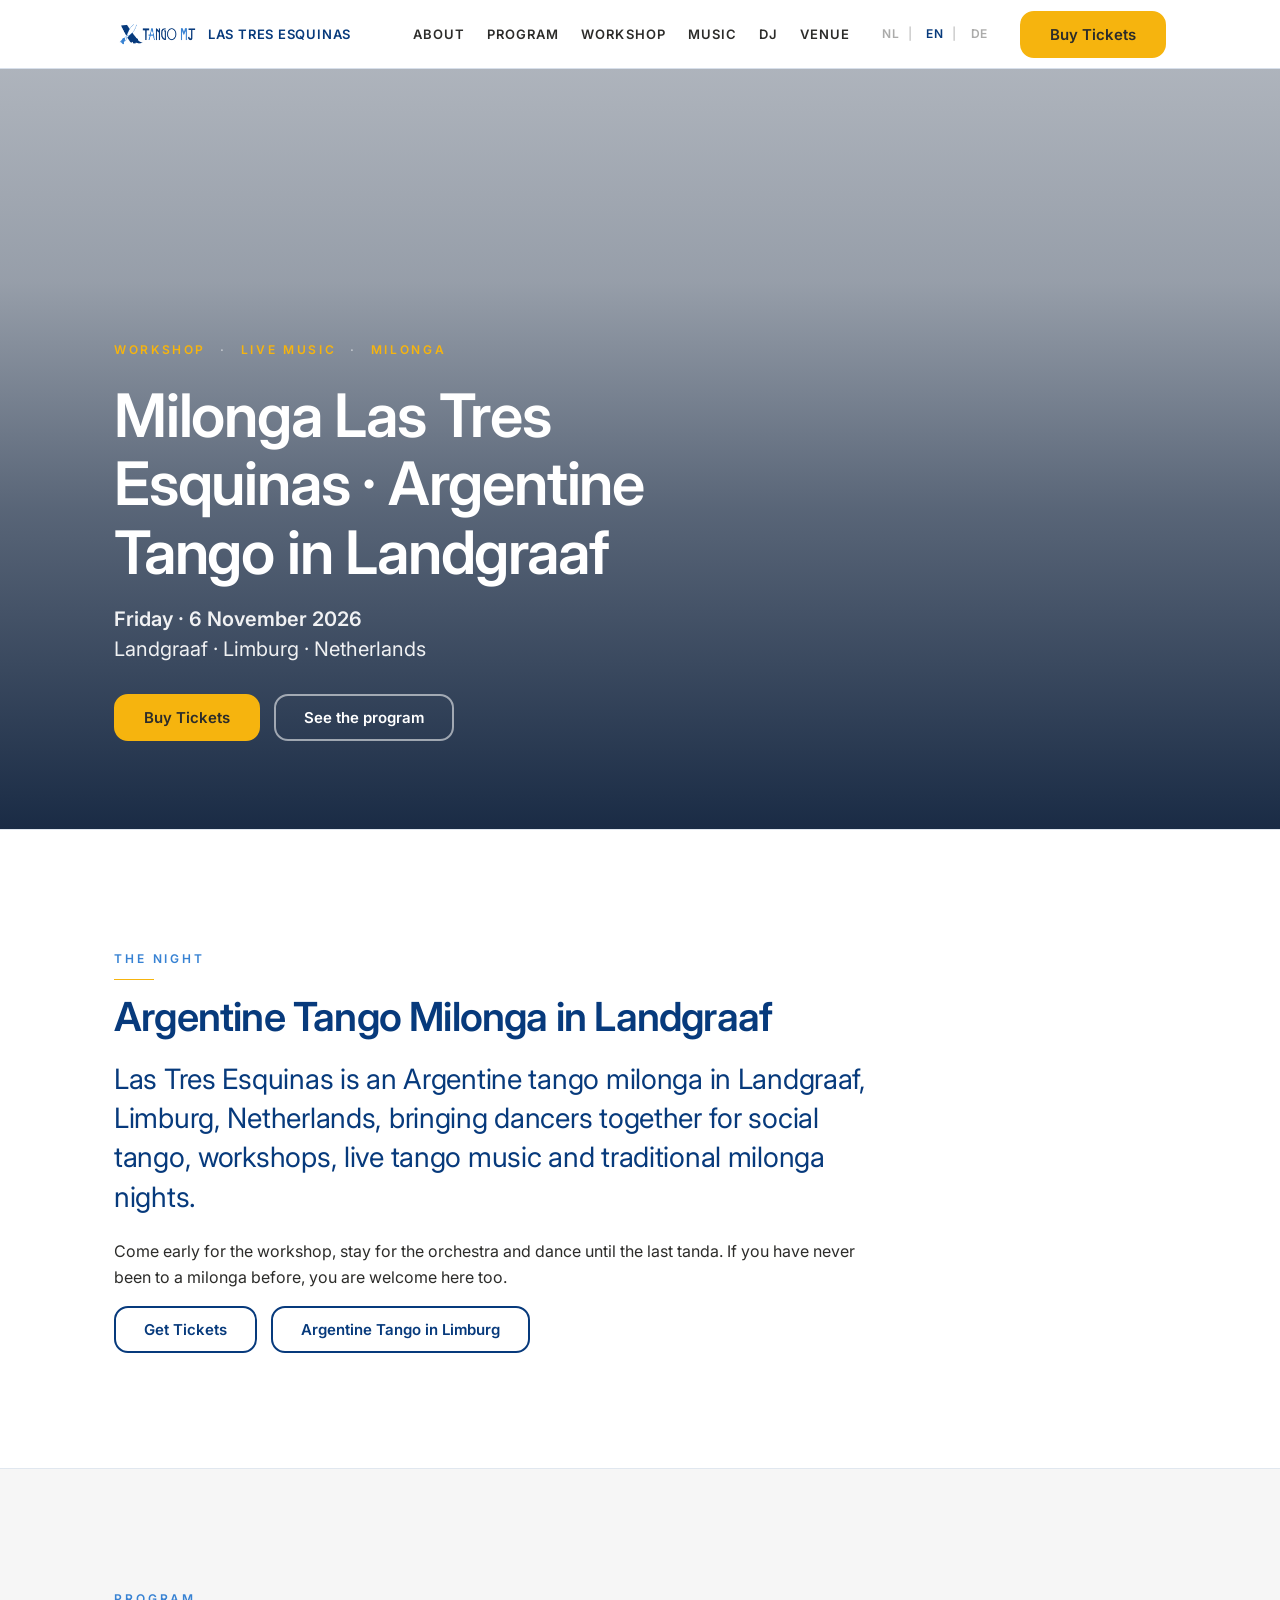
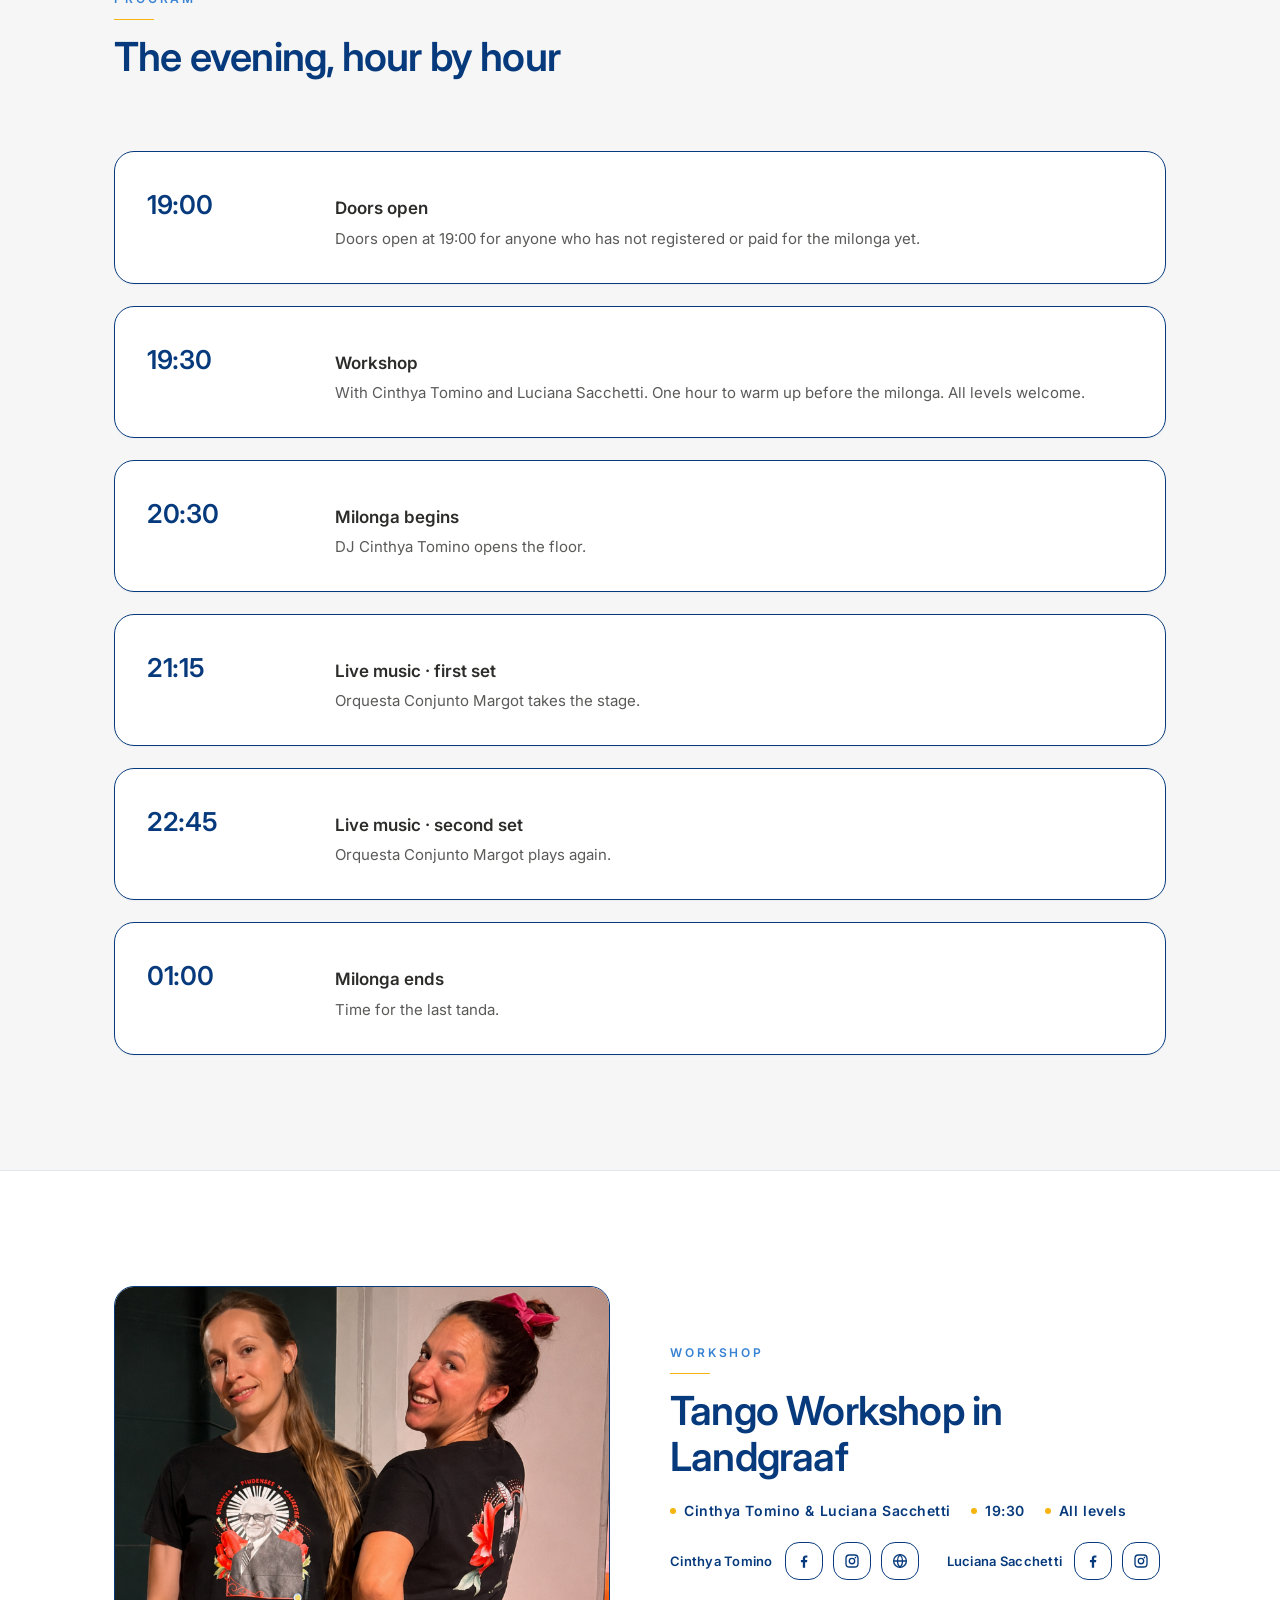
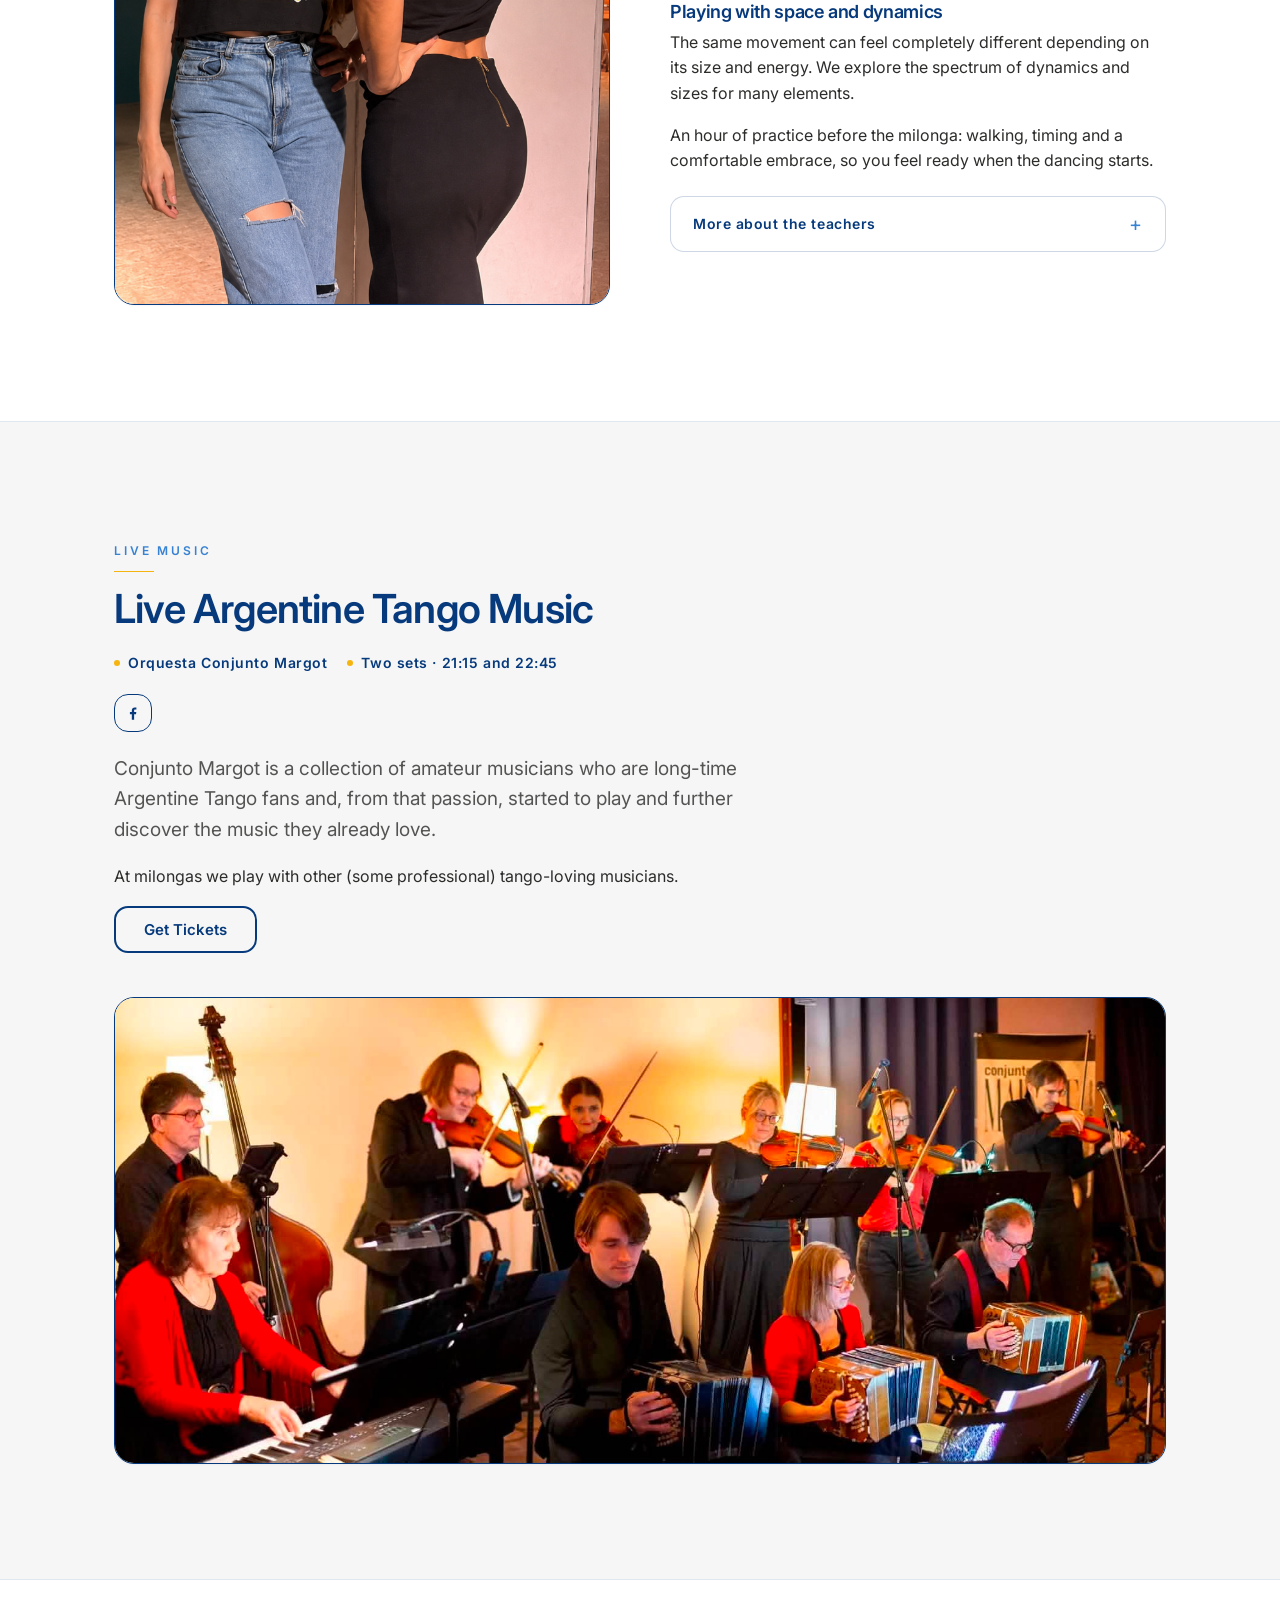
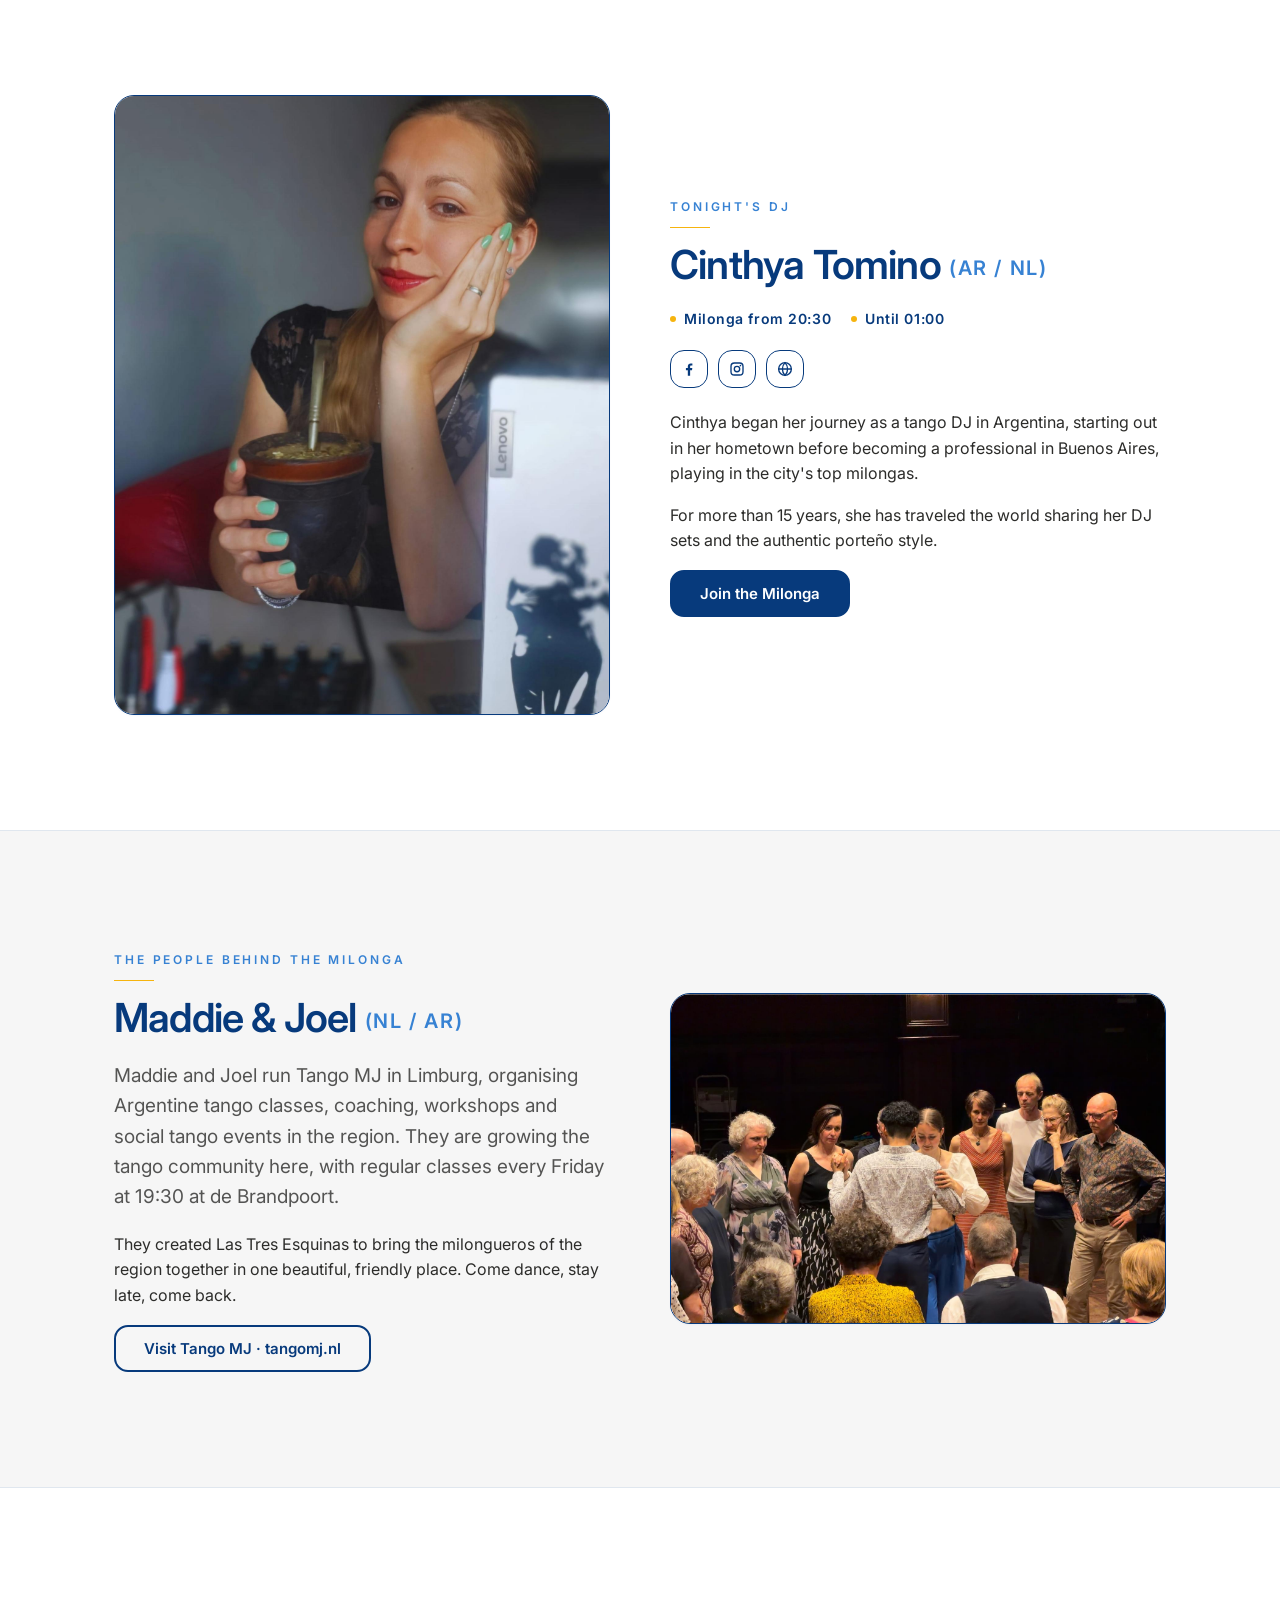
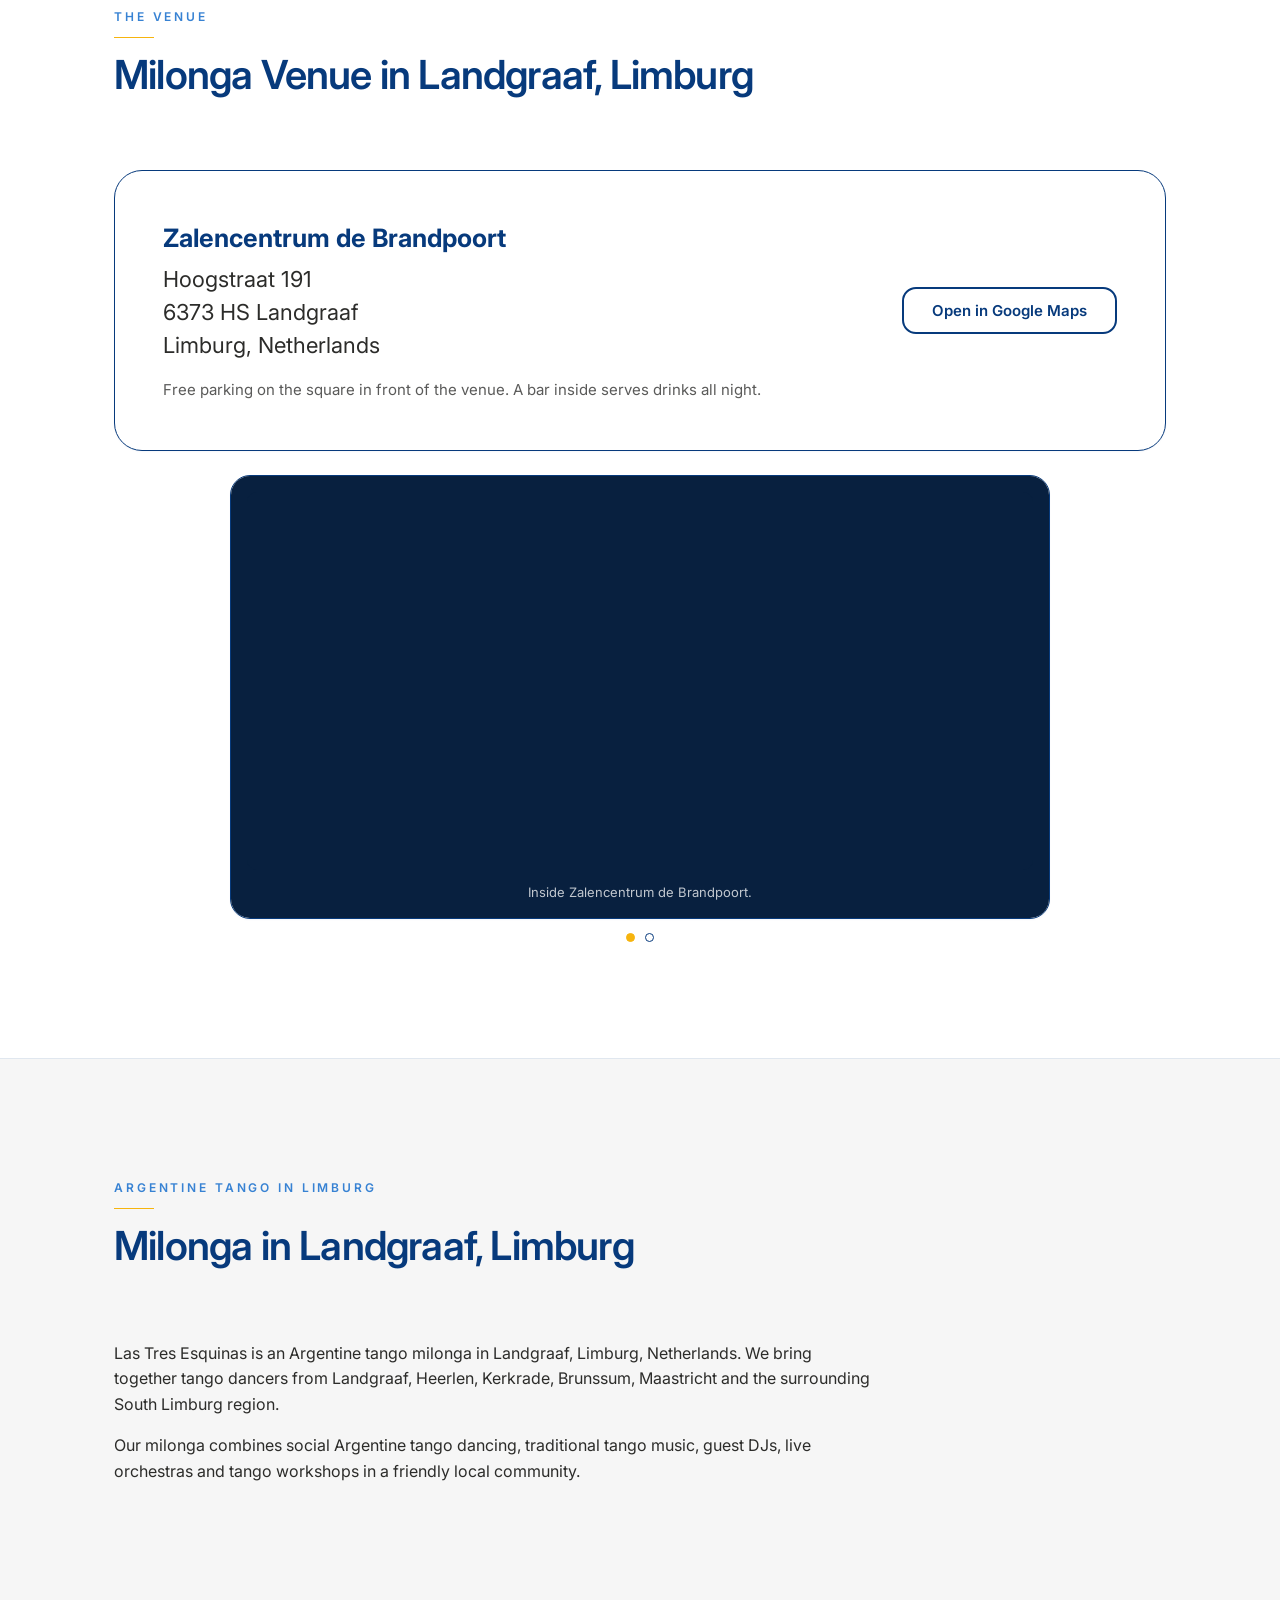
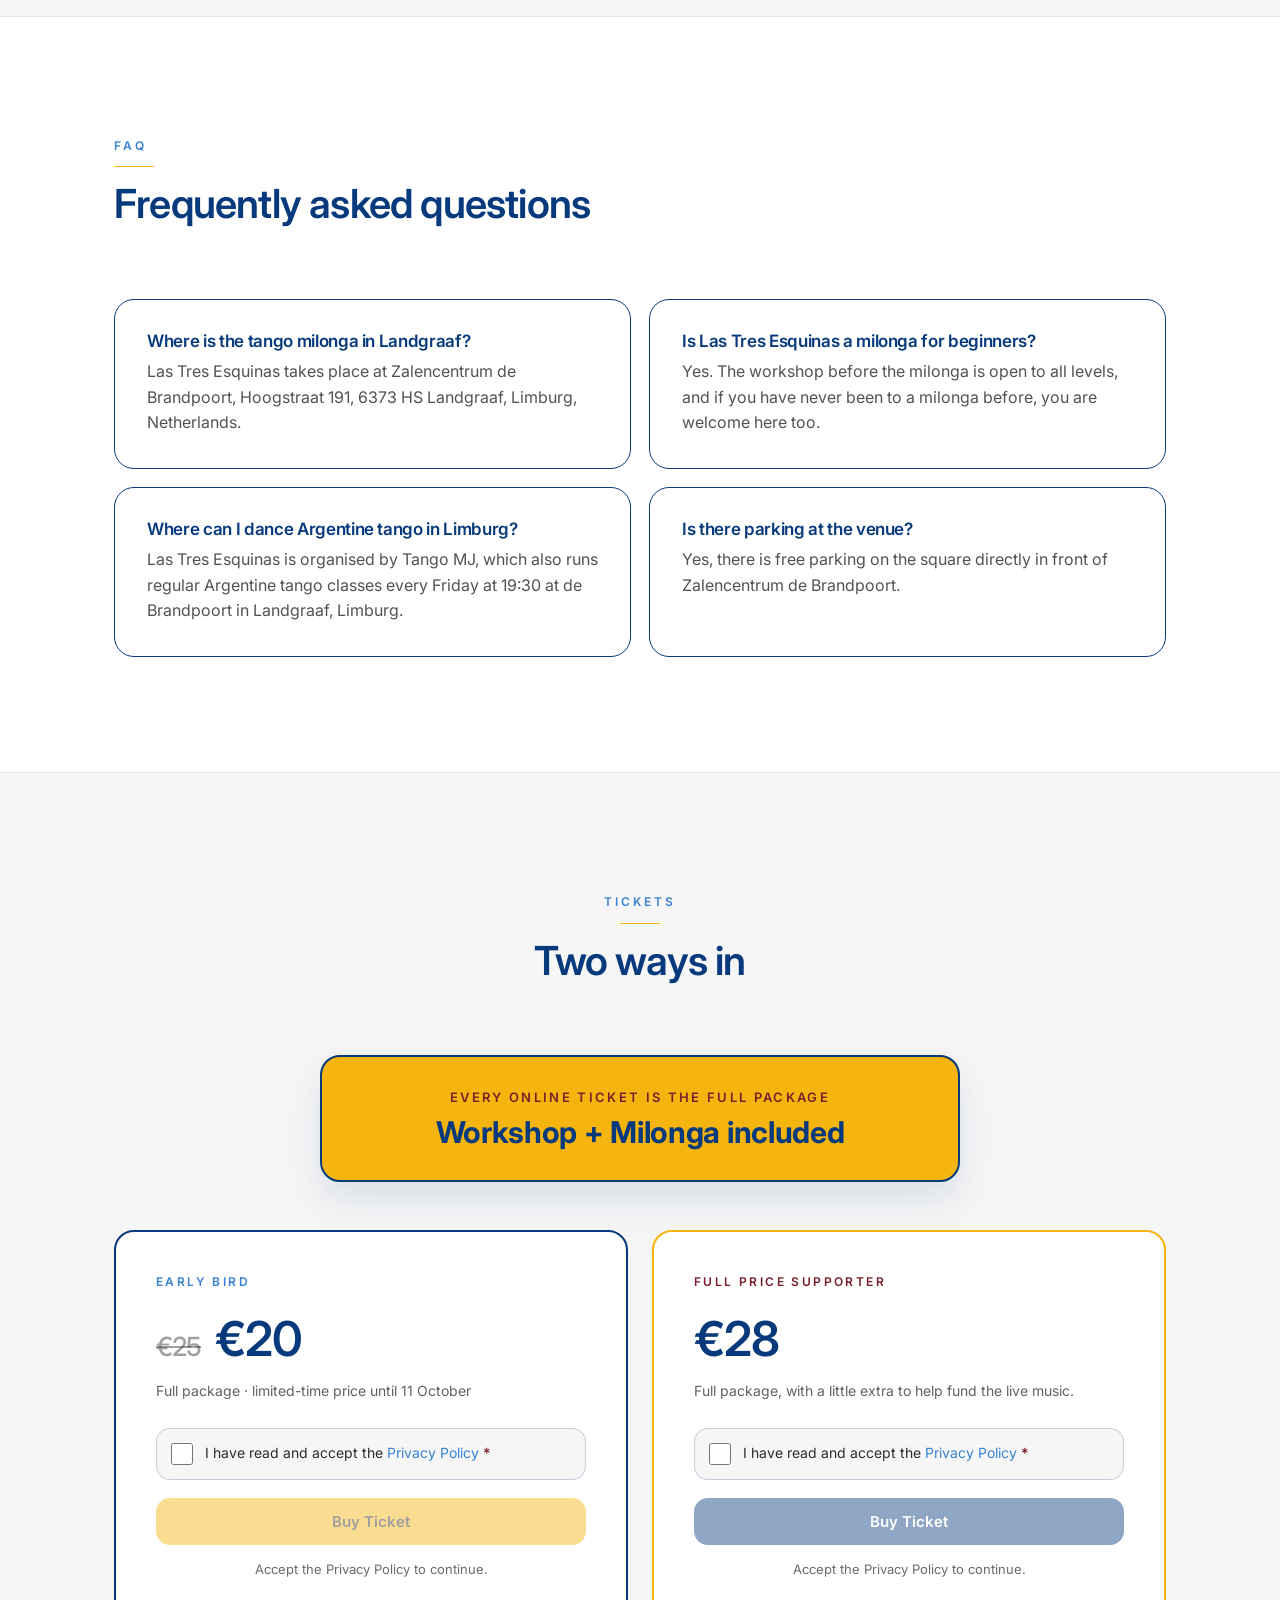
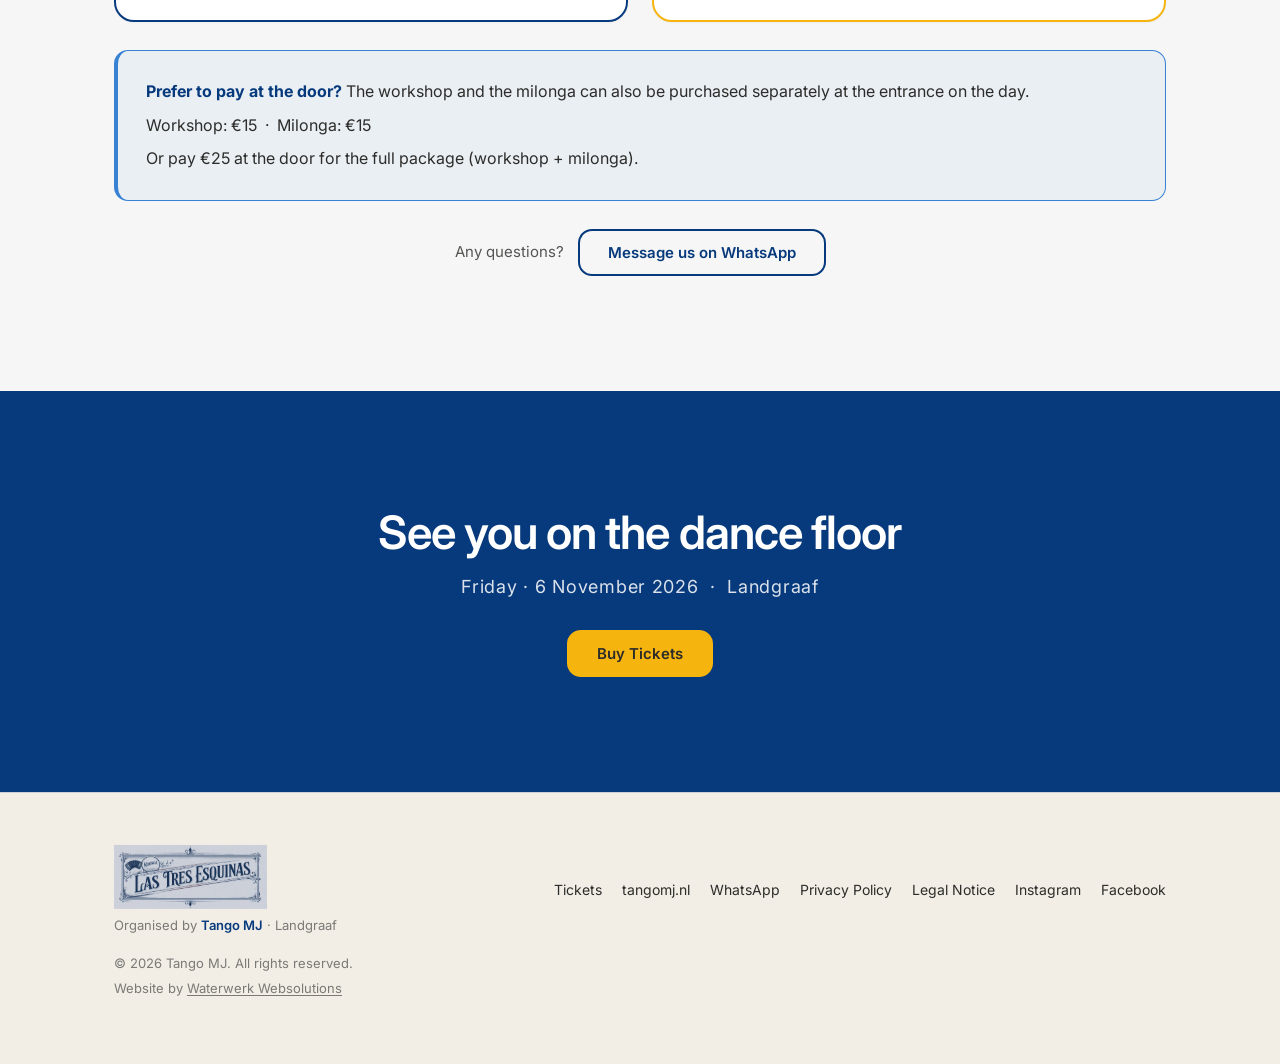
==== commit af7bc237: "Add "Website by Waterwerk Websolutions" credit to the footer The agency name links to https://www.wa" ====
--- a/index.html
+++ b/index.html
@@ -909,6 +909,7 @@
           <a href="https://www.facebook.com/tangomj.experience/" target="_blank" rel="noopener">Facebook</a>
         </nav>
         <p class="site-footer__copy">© 2026 Tango MJ. All rights reserved.</p>
+        <p class="site-footer__copy site-footer__credit">Website by <a href="https://www.waterwerk-websolutions.nl" target="_blank" rel="noopener">Waterwerk Websolutions</a></p>
       </div>
     </footer>
 
--- a/css/styles.css
+++ b/css/styles.css
@@ -1369,6 +1369,22 @@
   color: rgba(44, 44, 42, 0.6);
 }
 
+/* Web agency credit: sits right under the copyright line, cancelling the
+   18px row gap and the 13px paragraph margin above it. */
+.site-footer__credit {
+  margin-top: -27px;
+}
+
+.site-footer__credit a {
+  color: inherit;
+  text-decoration: underline;
+  text-underline-offset: 2px;
+}
+
+.site-footer__credit a:hover {
+  color: var(--color-principal);
+}
+
 /* ---------- 15. Scroll reveal (general-style.md §8.2–8.3) ------- */
 
 [data-reveal] {
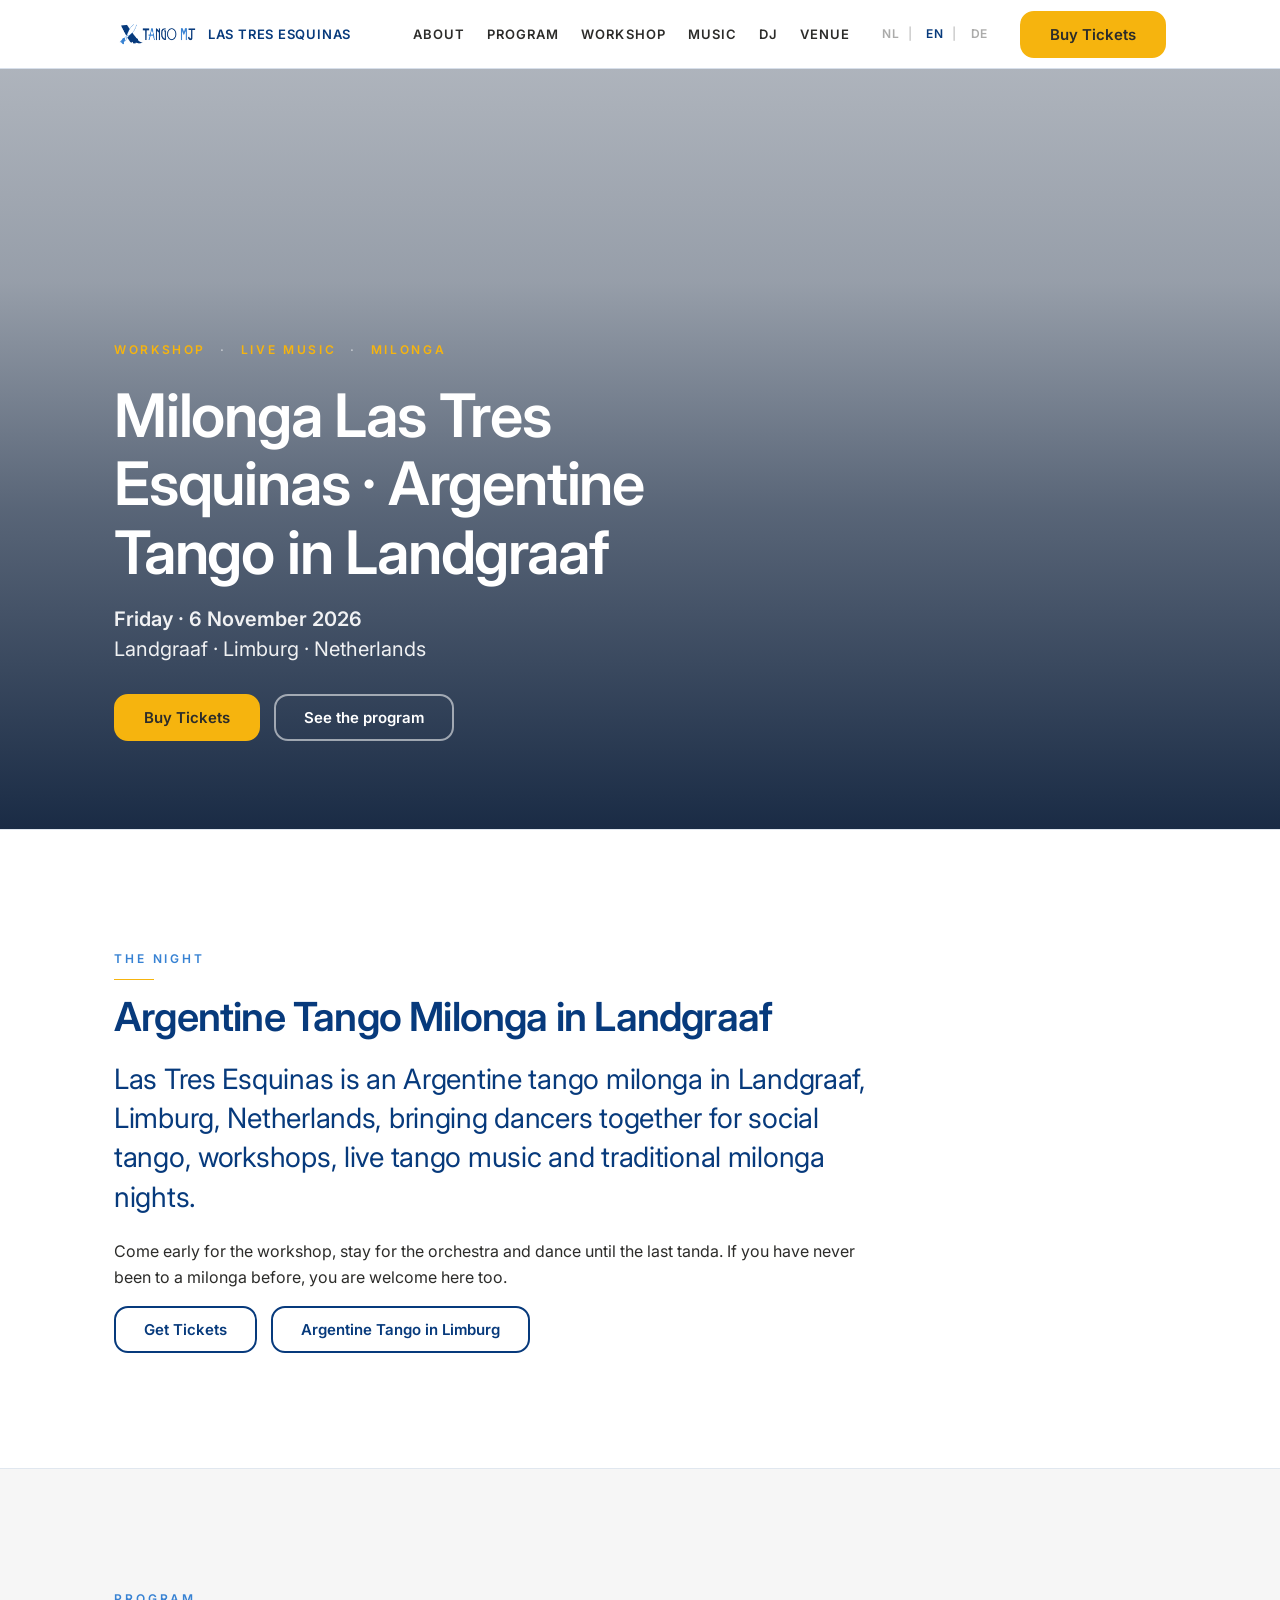
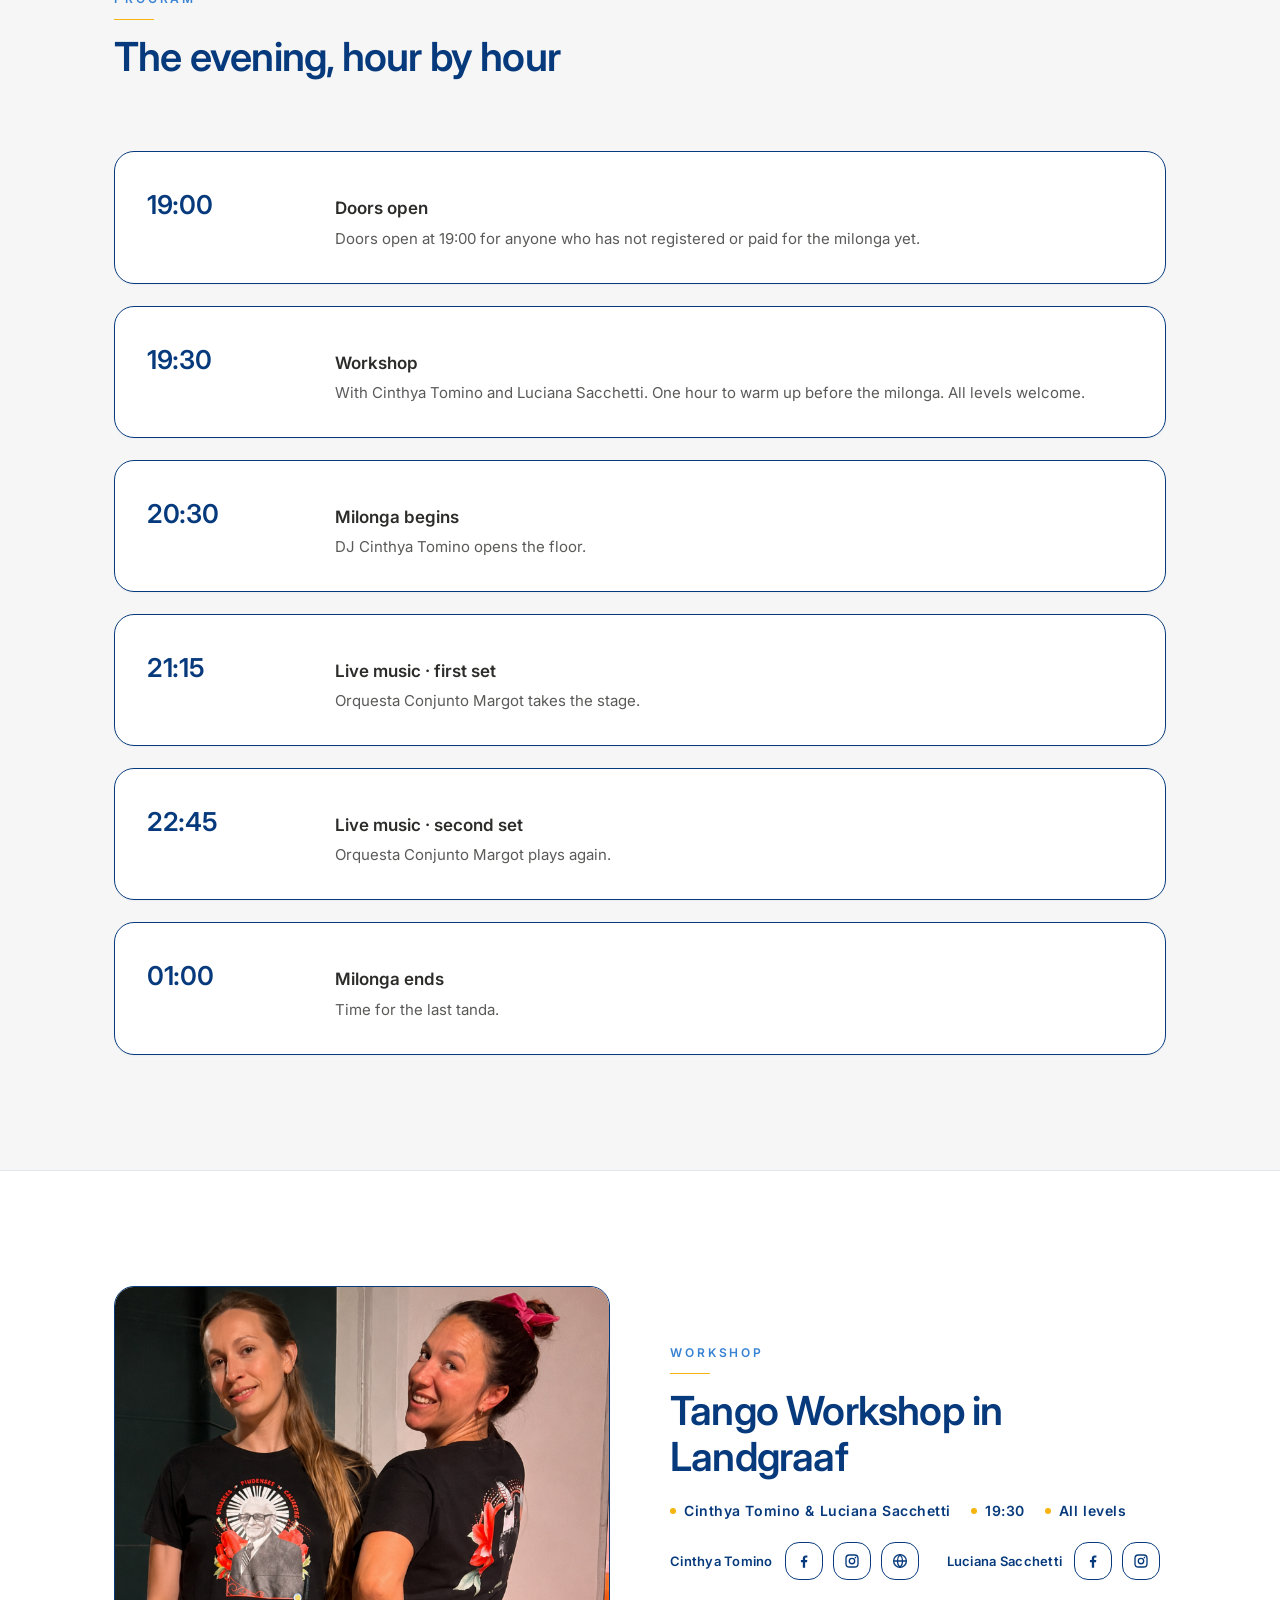
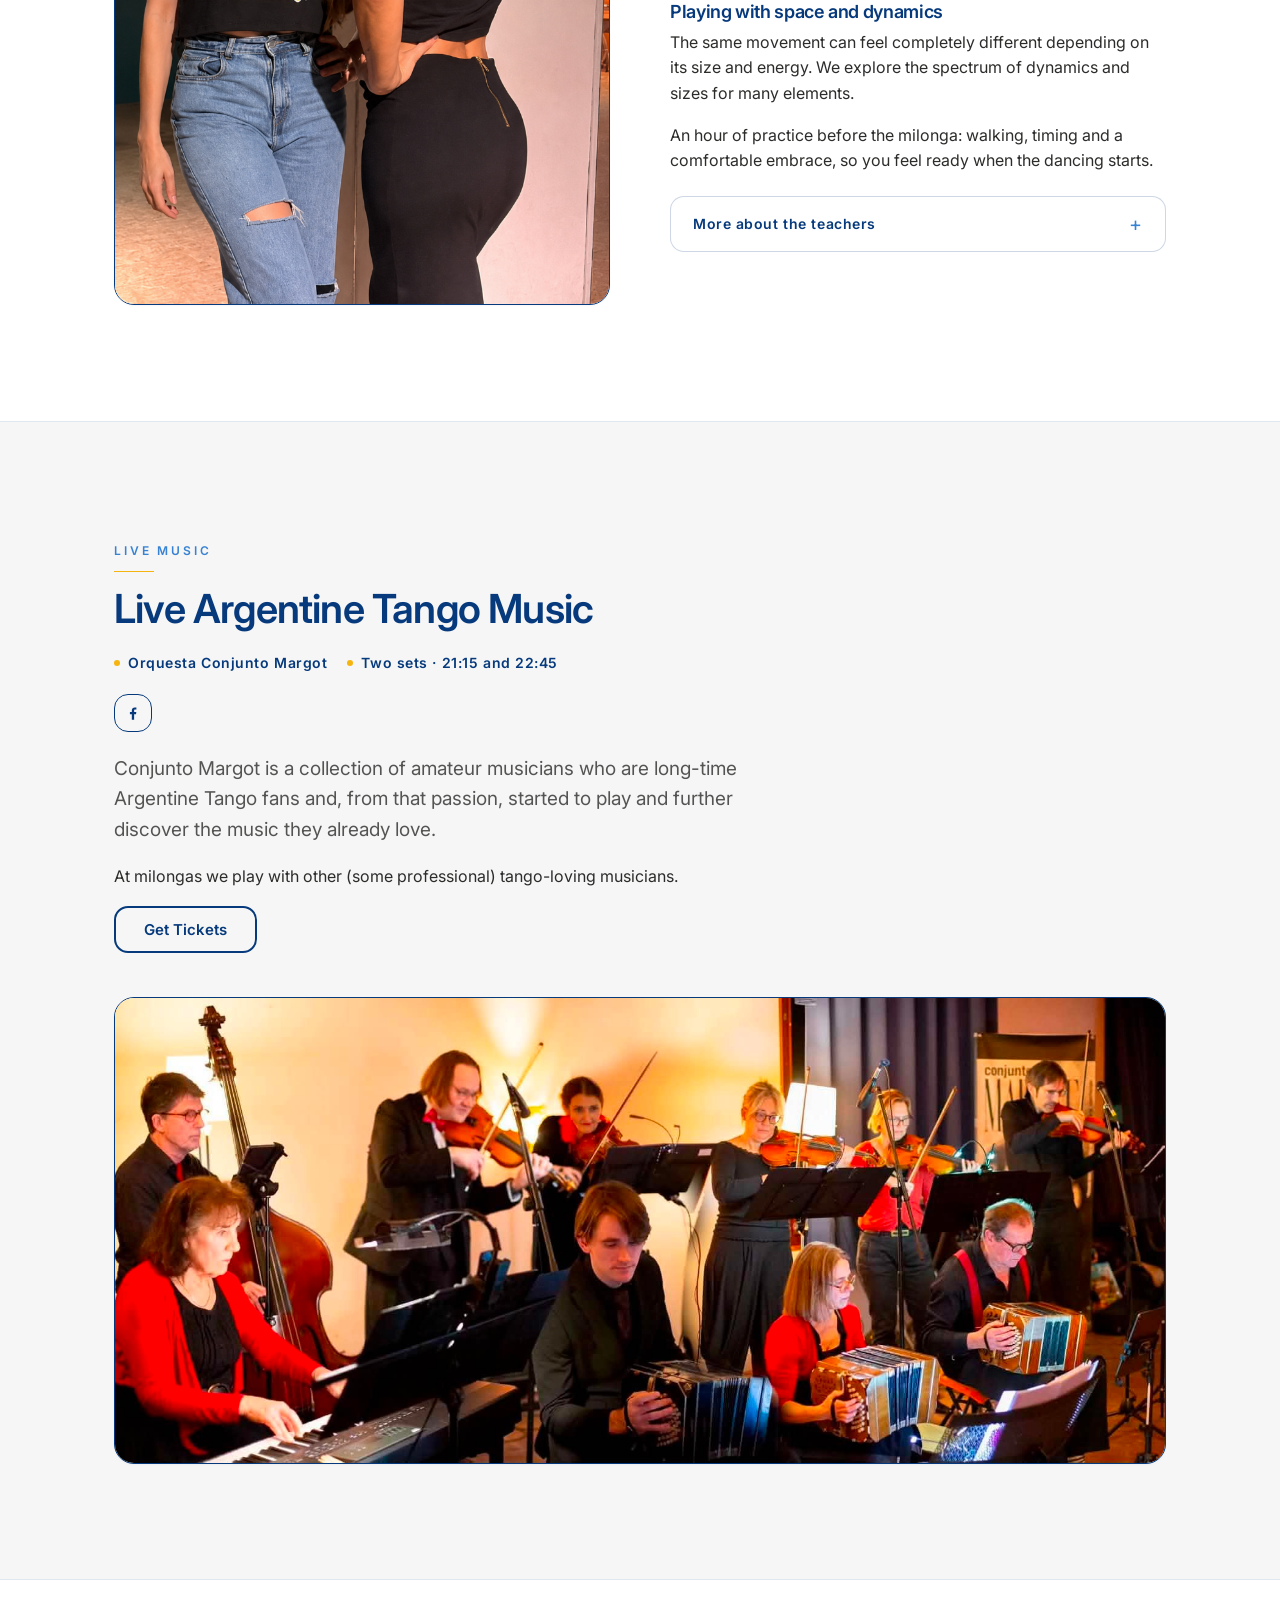
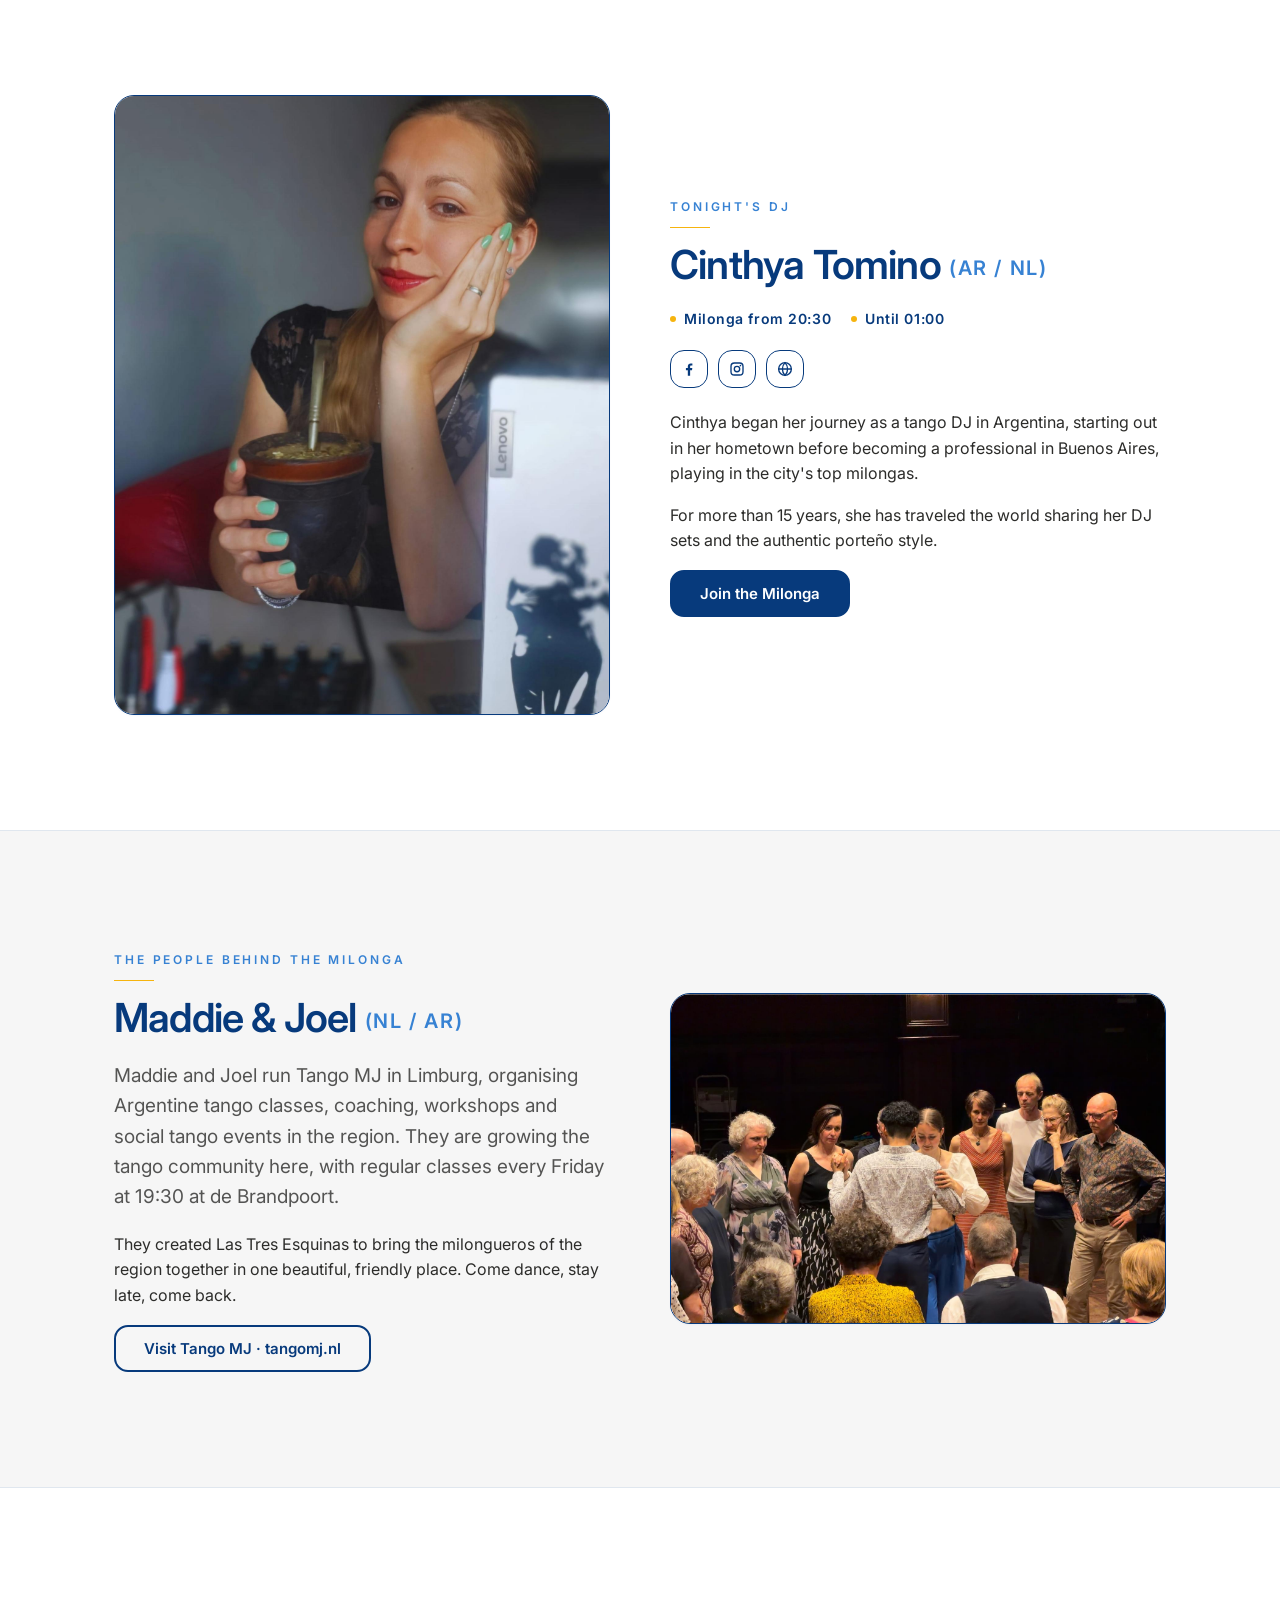
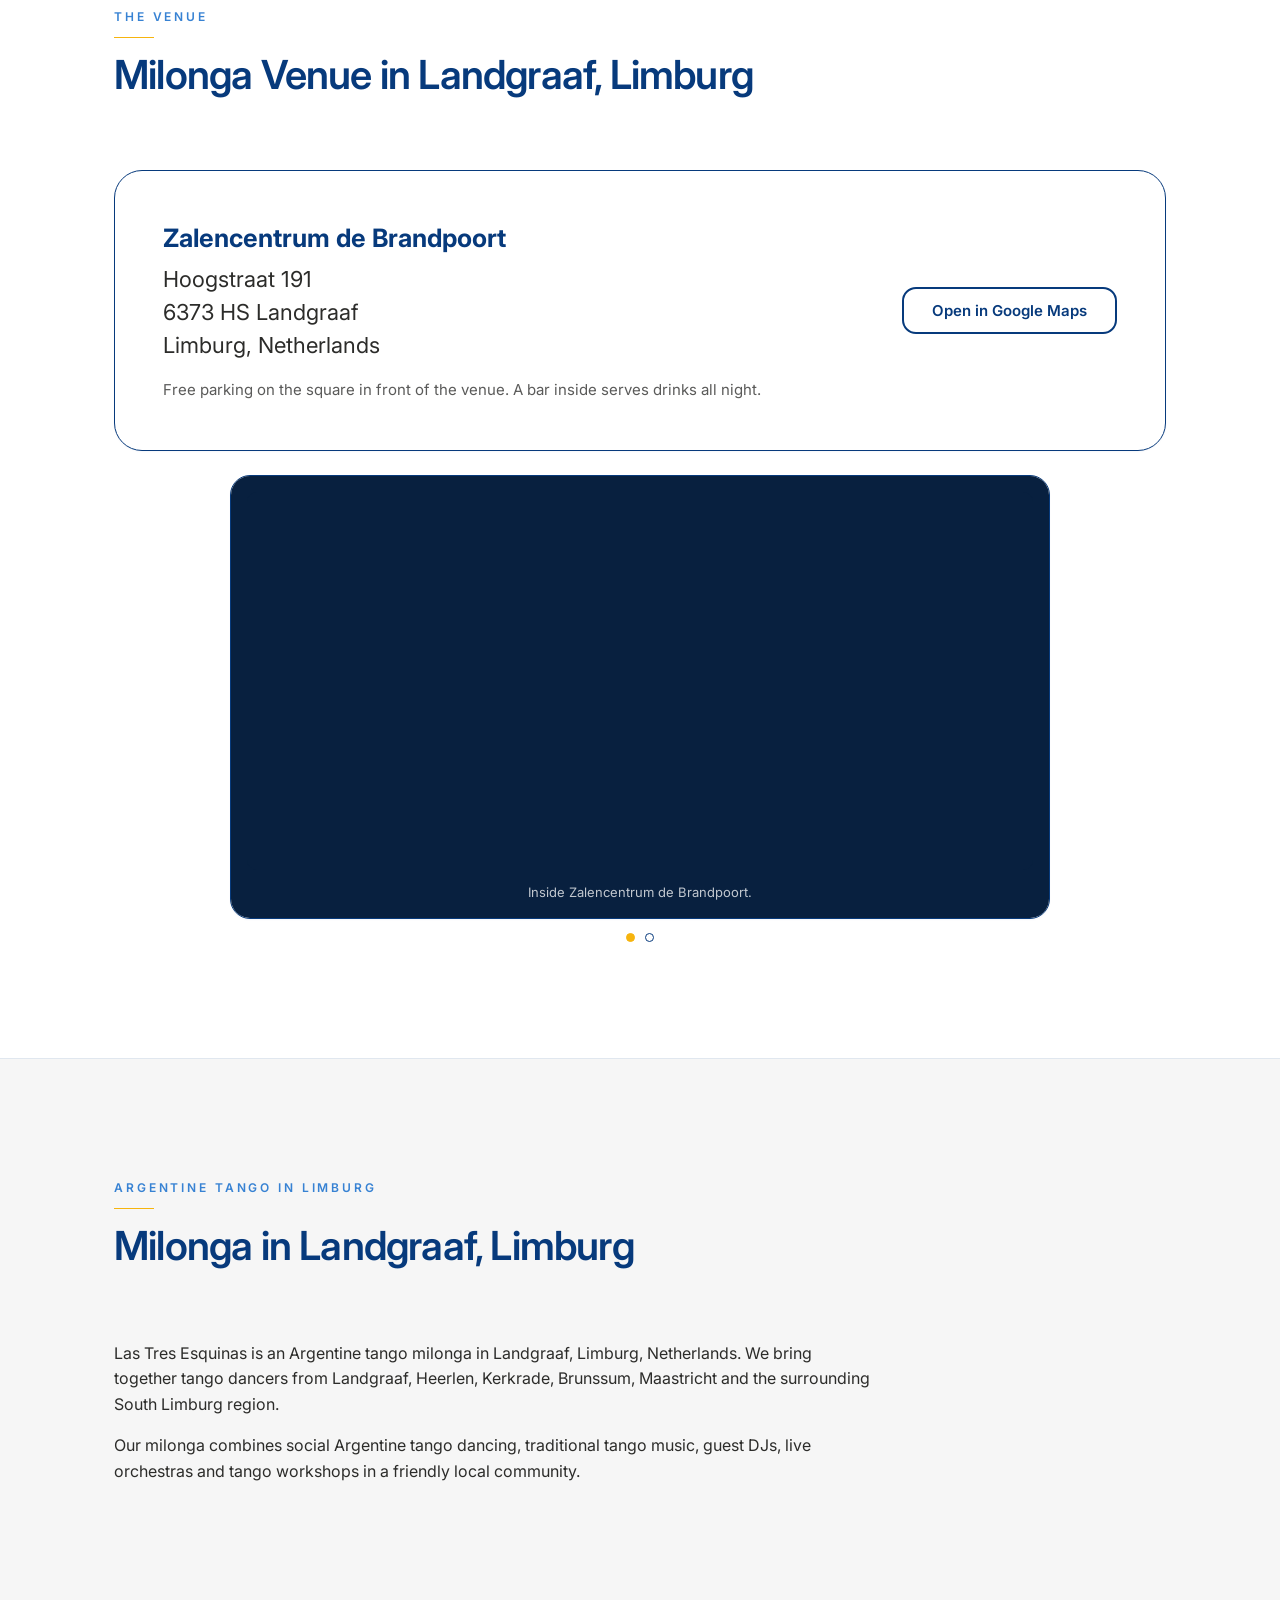
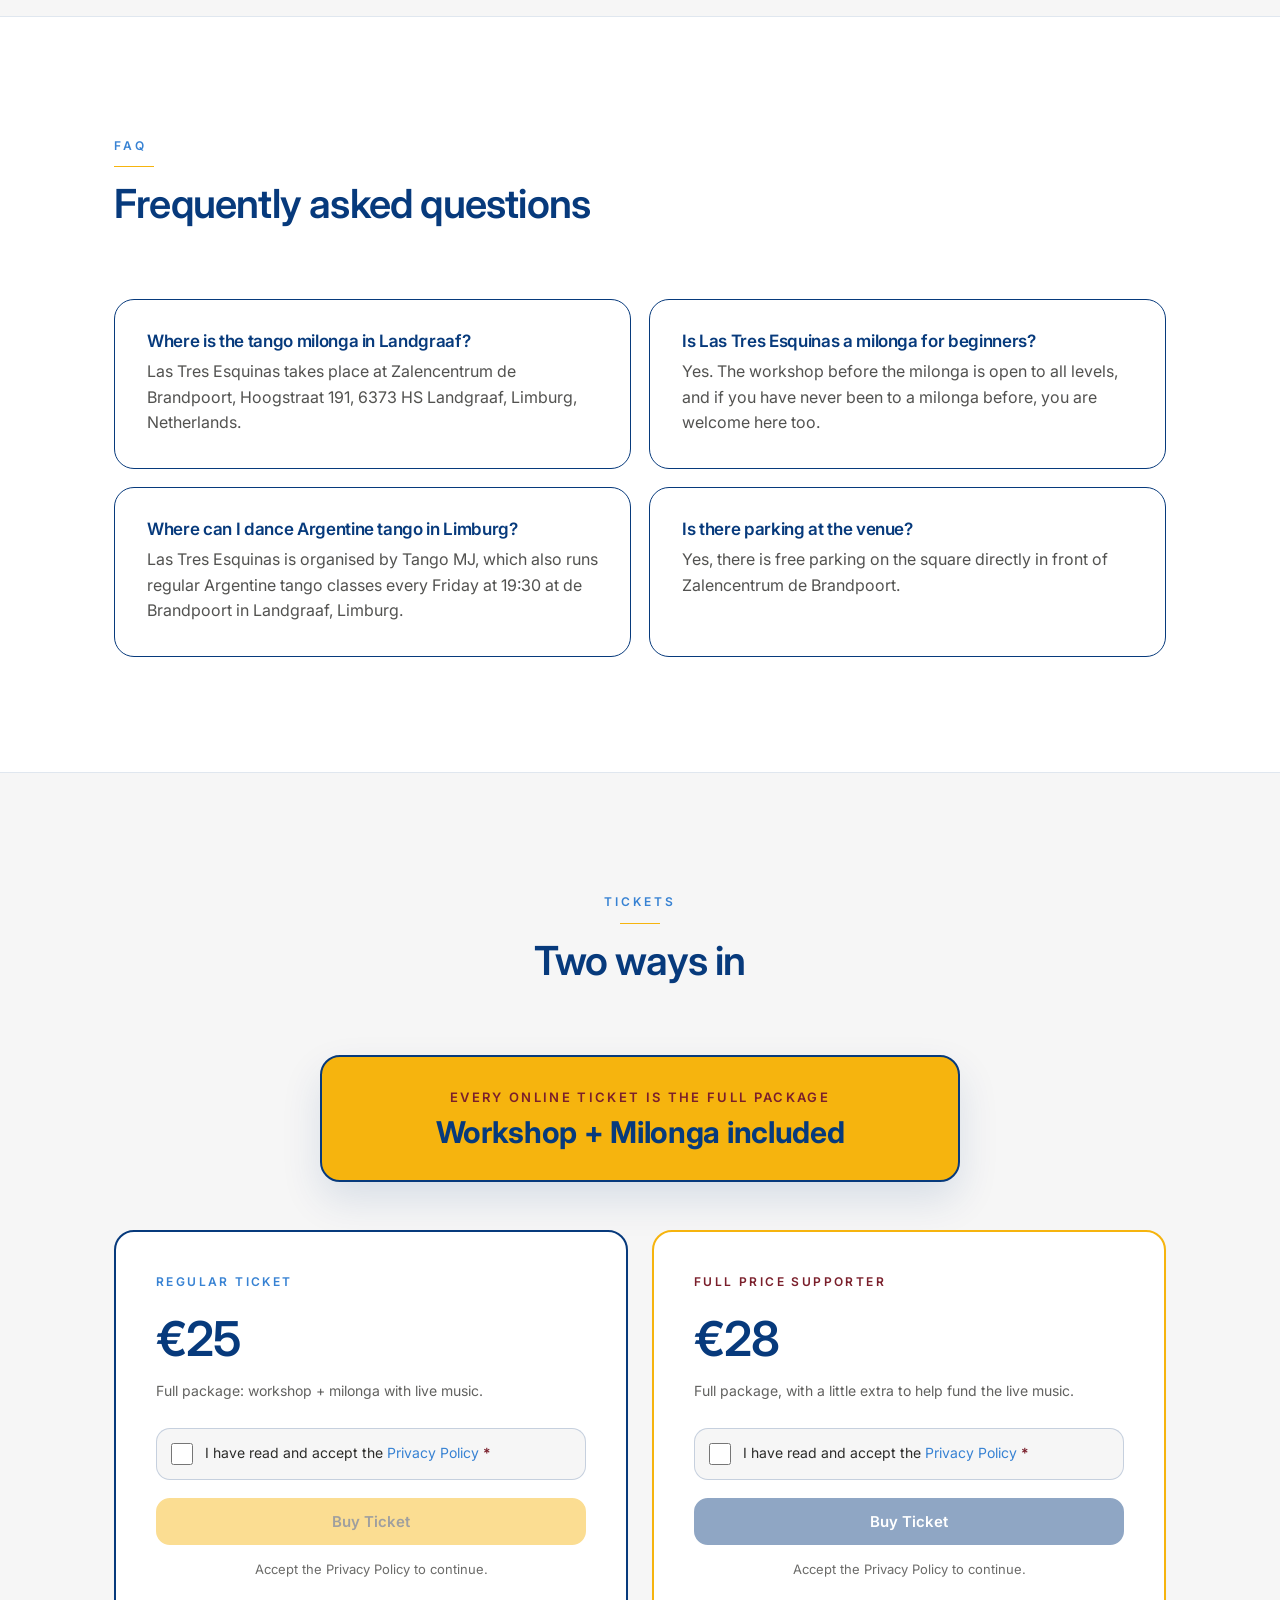
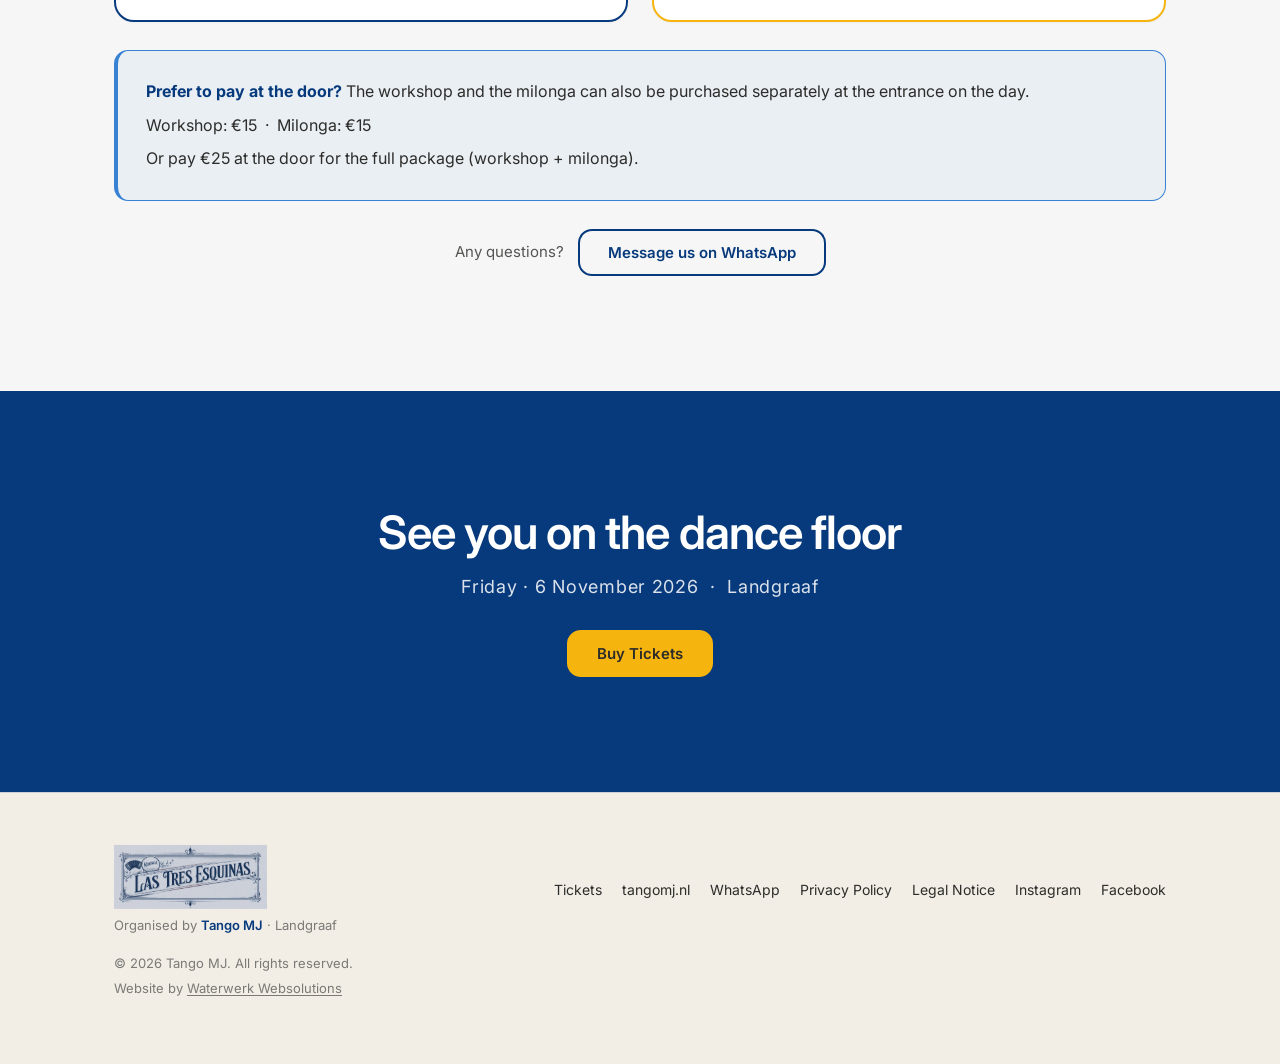
==== commit 7f414bc6: "Replace early bird with regular €25 ticket and new Stripe link Co-Authored-By: Claude Opus 5.5 <nore" ====
--- a/index.html
+++ b/index.html
@@ -69,12 +69,11 @@
         "offers": [
           {
             "@type": "Offer",
-            "name": "Early Bird",
-            "price": "20",
+            "name": "Regular Ticket",
+            "price": "25",
             "priceCurrency": "EUR",
             "availability": "https://schema.org/InStock",
-            "validThrough": "2026-10-04T23:59:00+02:00",
-            "url": "https://buy.stripe.com/00wdR81S1f6e5rHczC4Rq0f"
+            "url": "https://buy.stripe.com/8x200i0NX9LU2fvdDG4Rq0i"
           },
           {
             "@type": "Offer",
@@ -757,26 +756,24 @@
           </p>
 
           <div class="ticket-grid stagger">
-            <!-- Early Bird -->
+            <!-- Regular -->
             <div class="ticket-card" data-reveal>
-              <span class="ticket-card__tag">Early Bird</span>
-              <p class="ticket-card__price">
-                <span class="ticket-card__price-was">€25</span> €20
-              </p>
+              <span class="ticket-card__tag">Regular Ticket</span>
+              <p class="ticket-card__price">€25</p>
               <p class="ticket-card__note">
-                Full package · limited-time price until 11 October
+                Full package: workshop + milonga with live music.
               </p>
               <div class="ticket-card__spacer"></div>
 
               <div class="privacy-row">
                 <input
                   type="checkbox"
-                  id="pp-earlybird"
+                  id="pp-regular"
                   data-privacy
                   required
-                  aria-describedby="hint-earlybird"
+                  aria-describedby="hint-regular"
                 />
-                <label for="pp-earlybird">
+                <label for="pp-regular">
                   I have read and accept the
                   <a
                     href="https://tangomj.nl/privacy-policy/"
@@ -793,13 +790,13 @@
                 type="button"
                 class="btn btn--primary btn--block"
                 data-checkout
-                data-checkout-url="https://buy.stripe.com/00wdR81S1f6e5rHczC4Rq0f"
-                aria-controls="pp-earlybird"
+                data-checkout-url="https://buy.stripe.com/8x200i0NX9LU2fvdDG4Rq0i"
+                aria-controls="pp-regular"
                 disabled
               >
                 Buy Ticket
               </button>
-              <p class="ticket-hint" id="hint-earlybird" role="status">
+              <p class="ticket-hint" id="hint-regular" role="status">
                 Accept the Privacy Policy to continue.
               </p>
             </div>
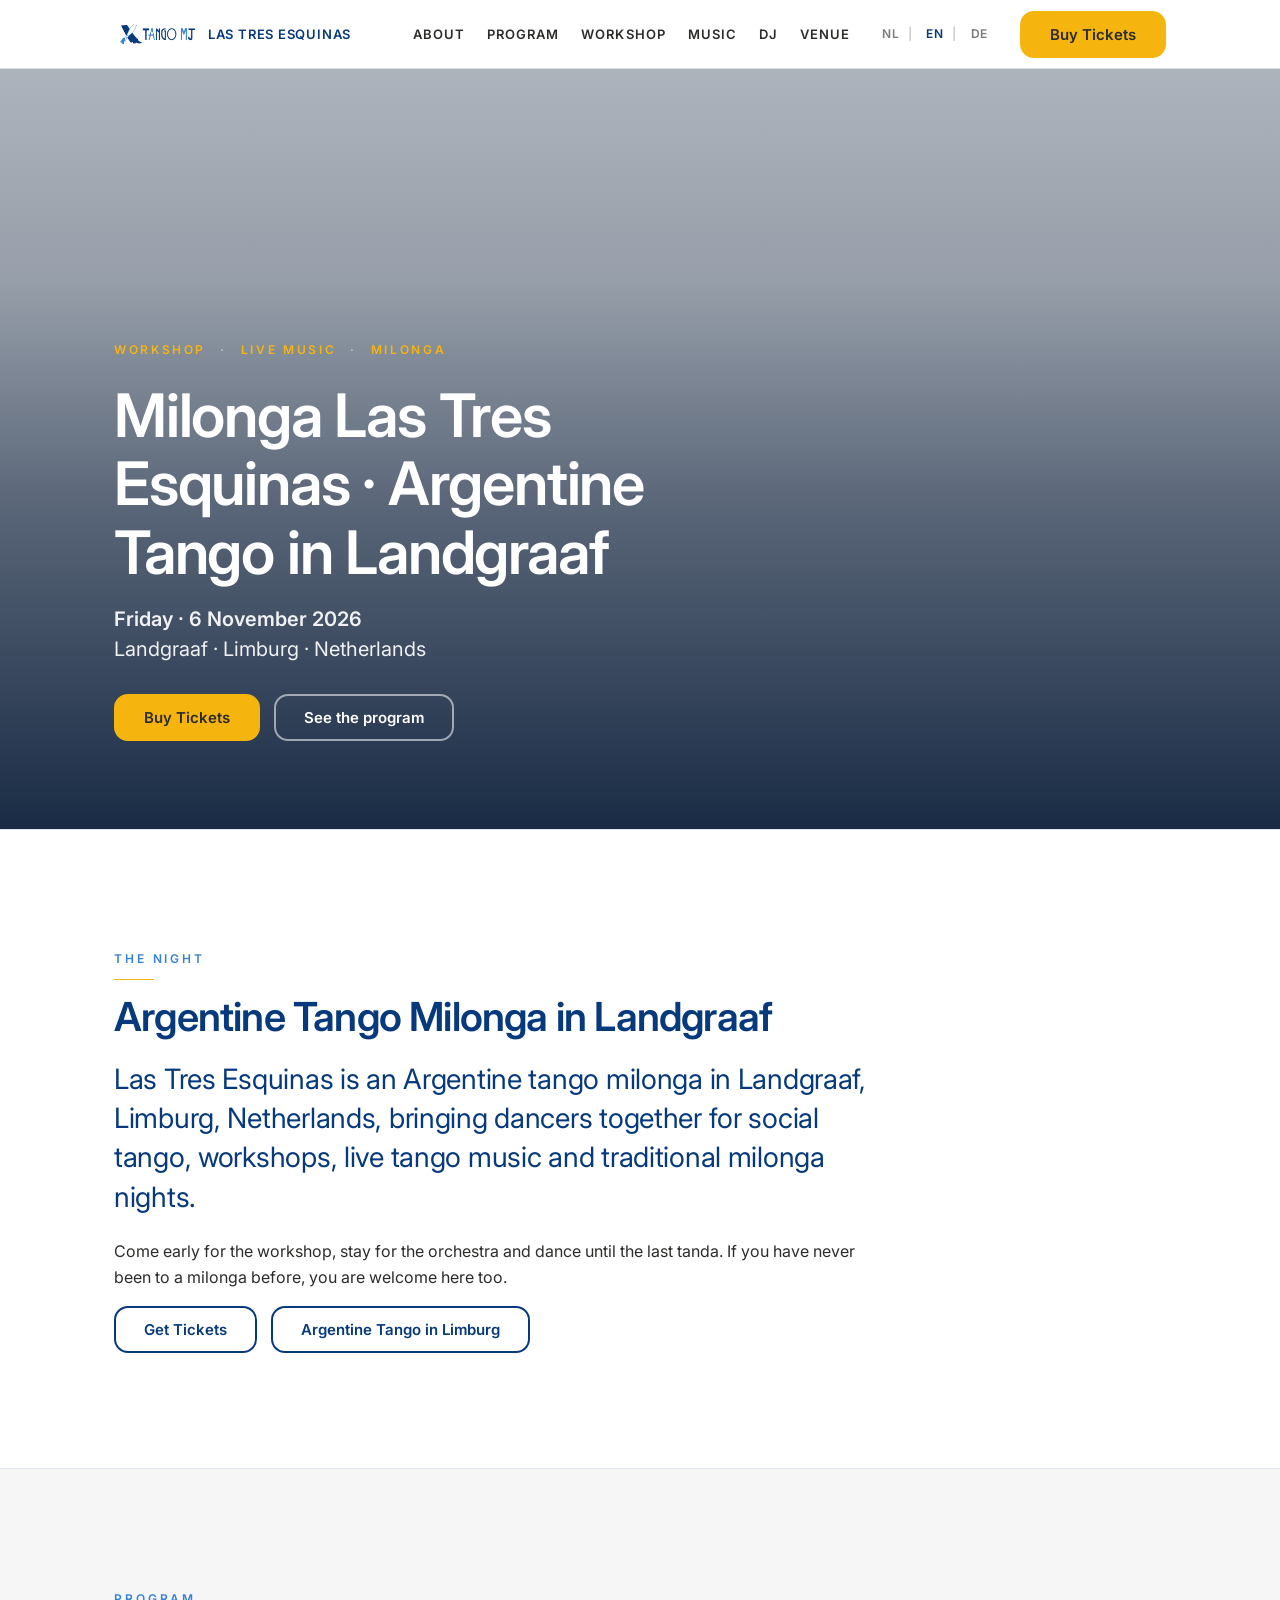
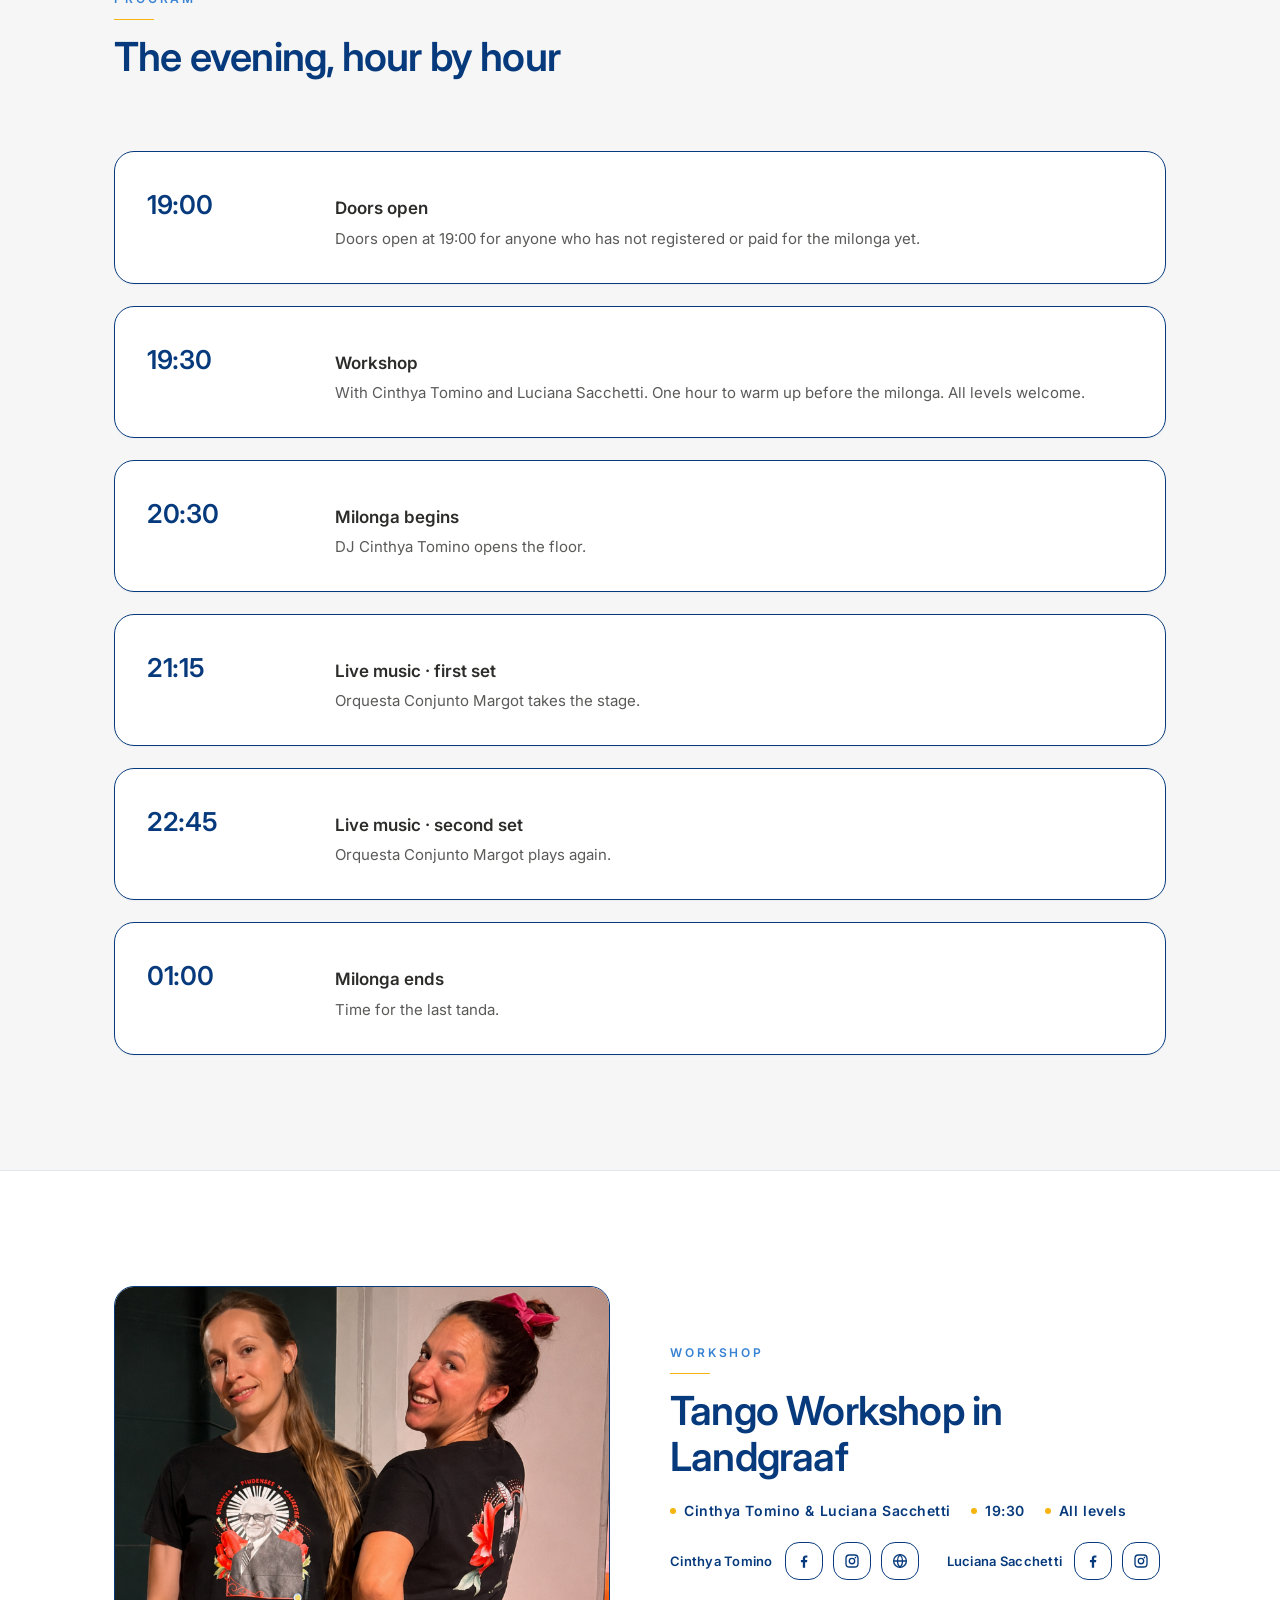
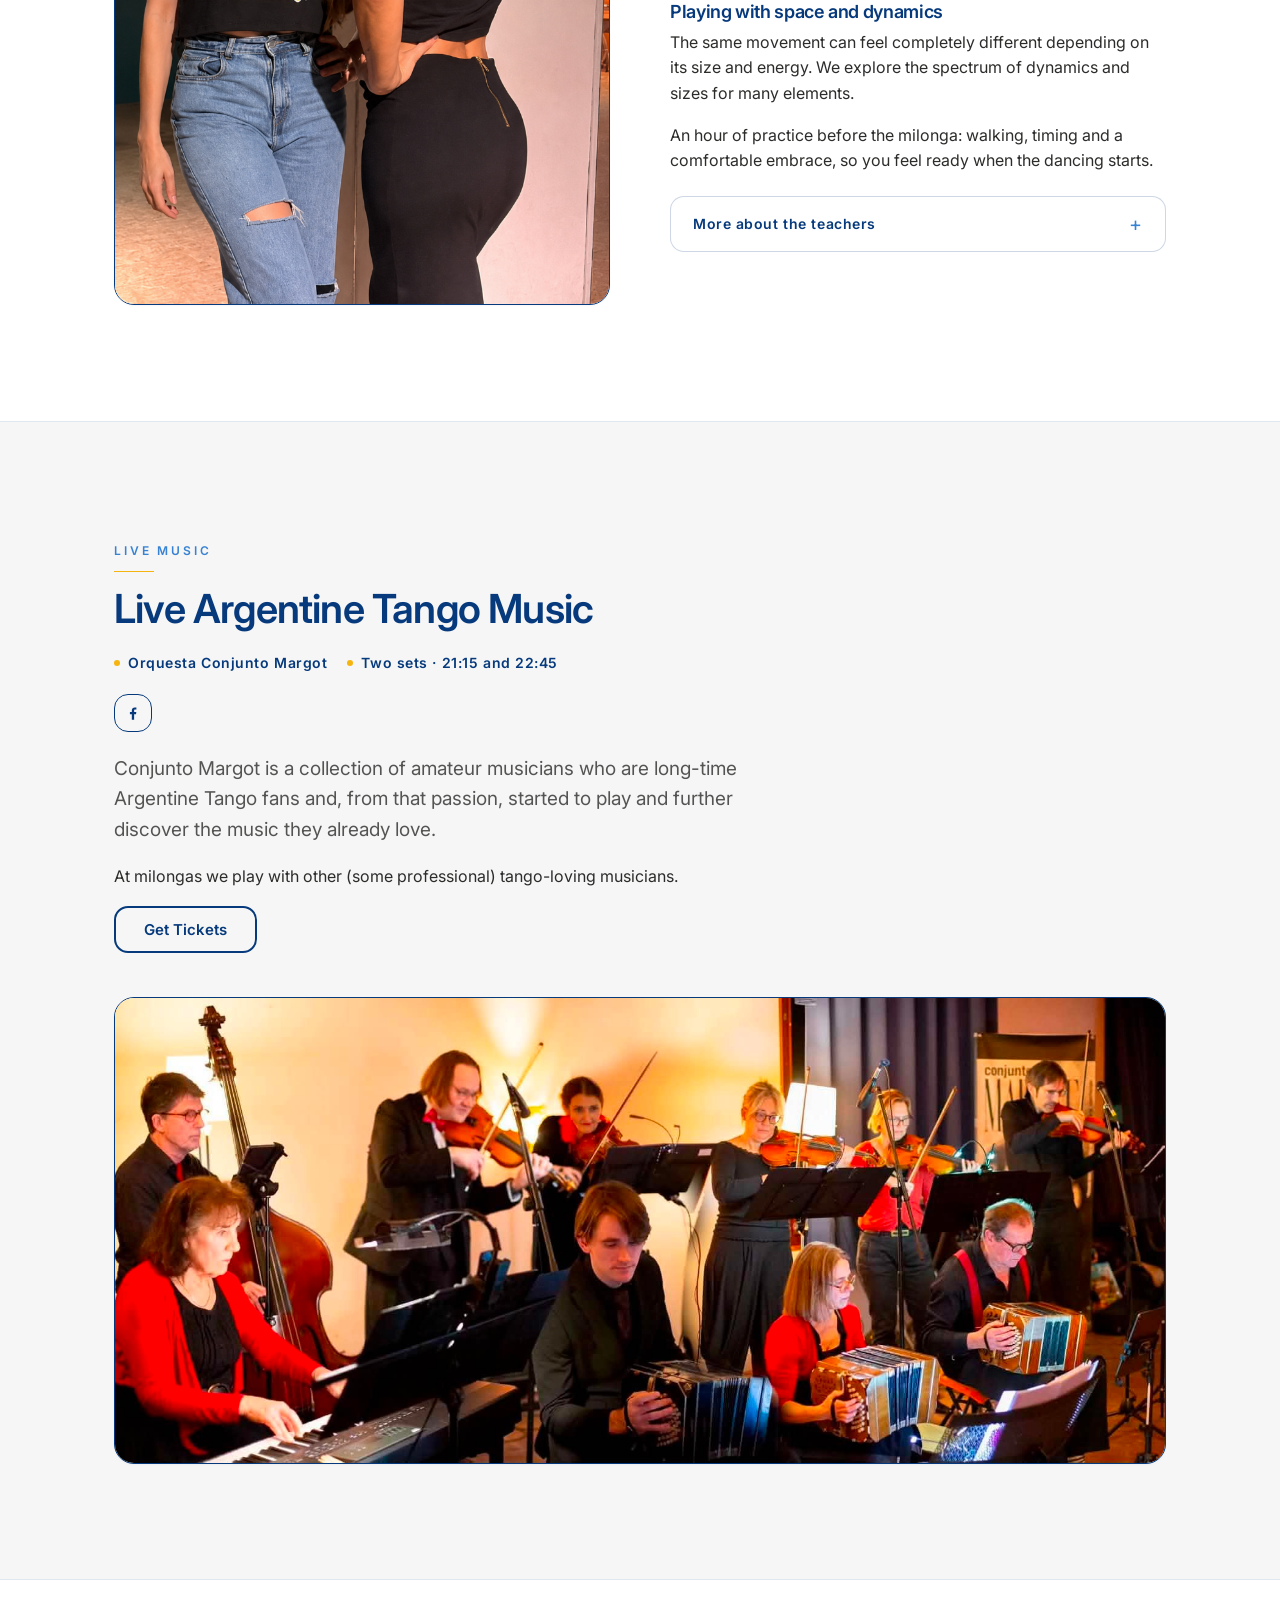
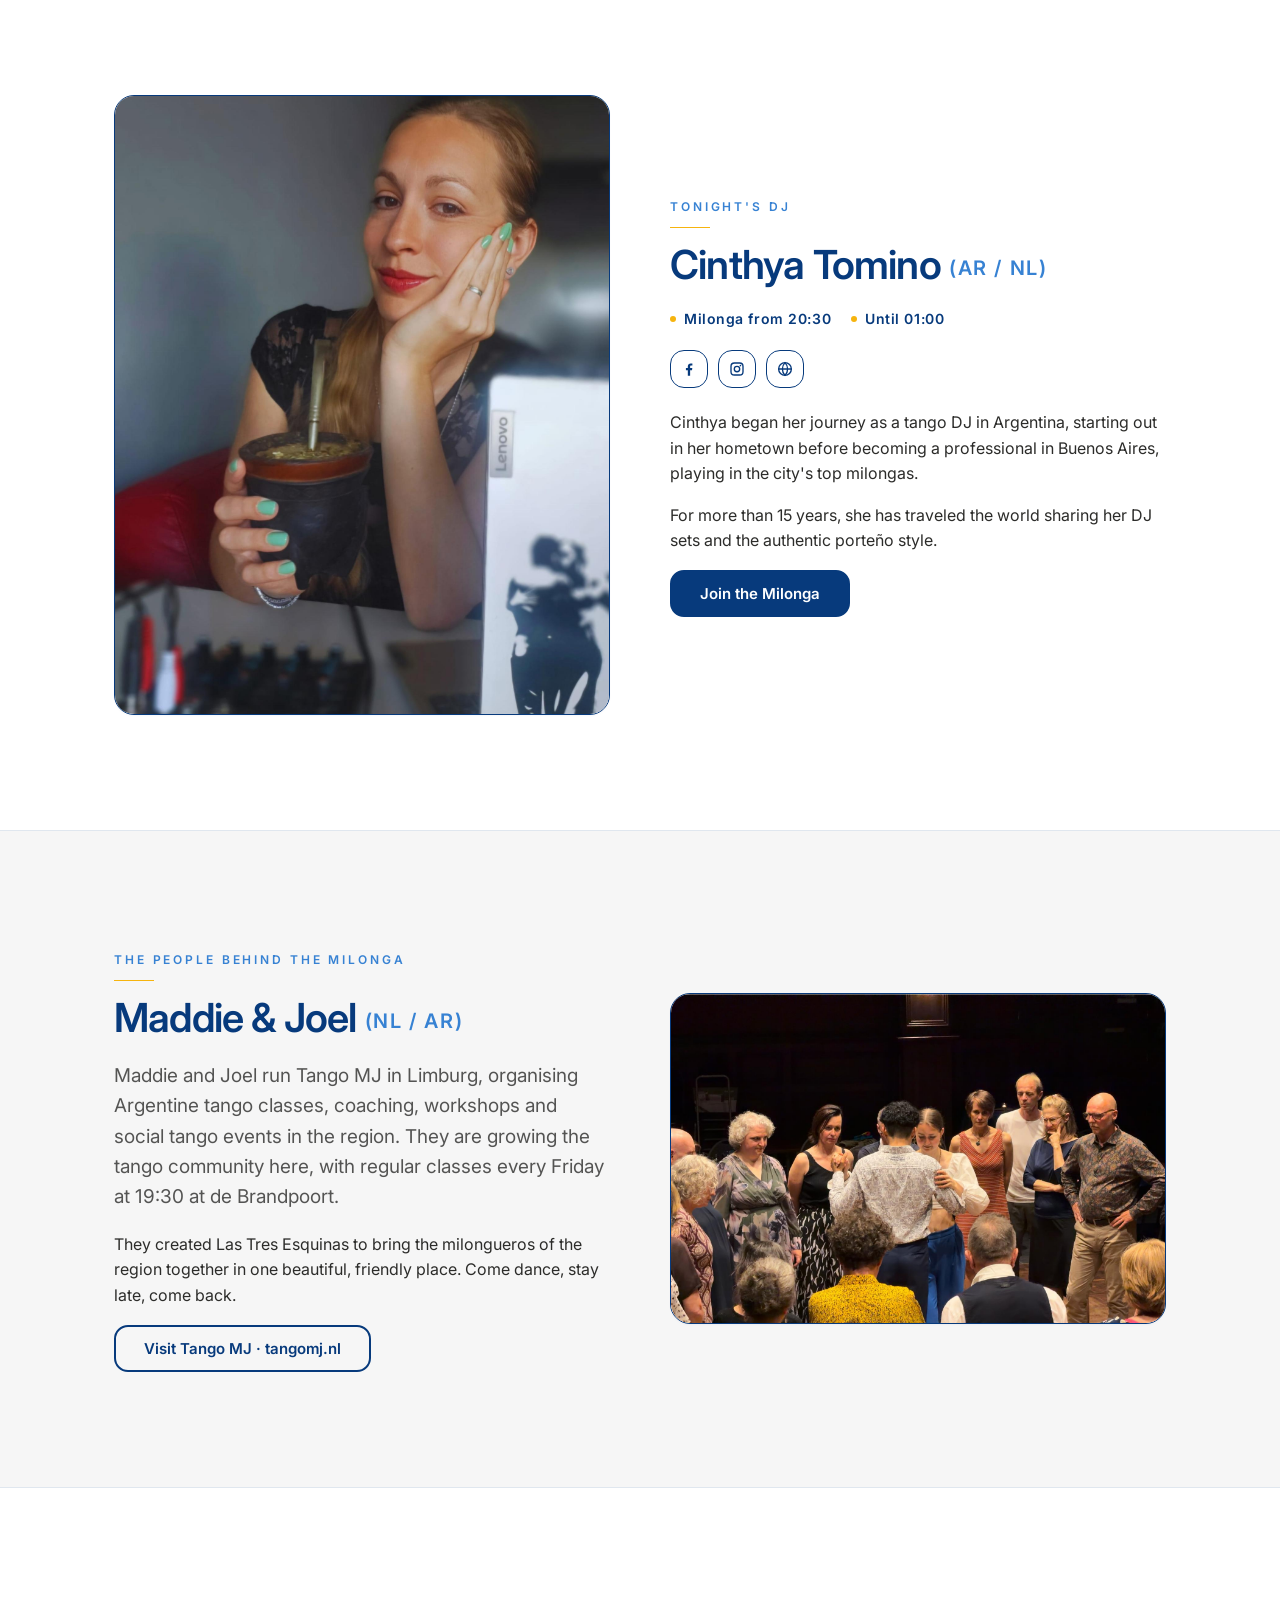
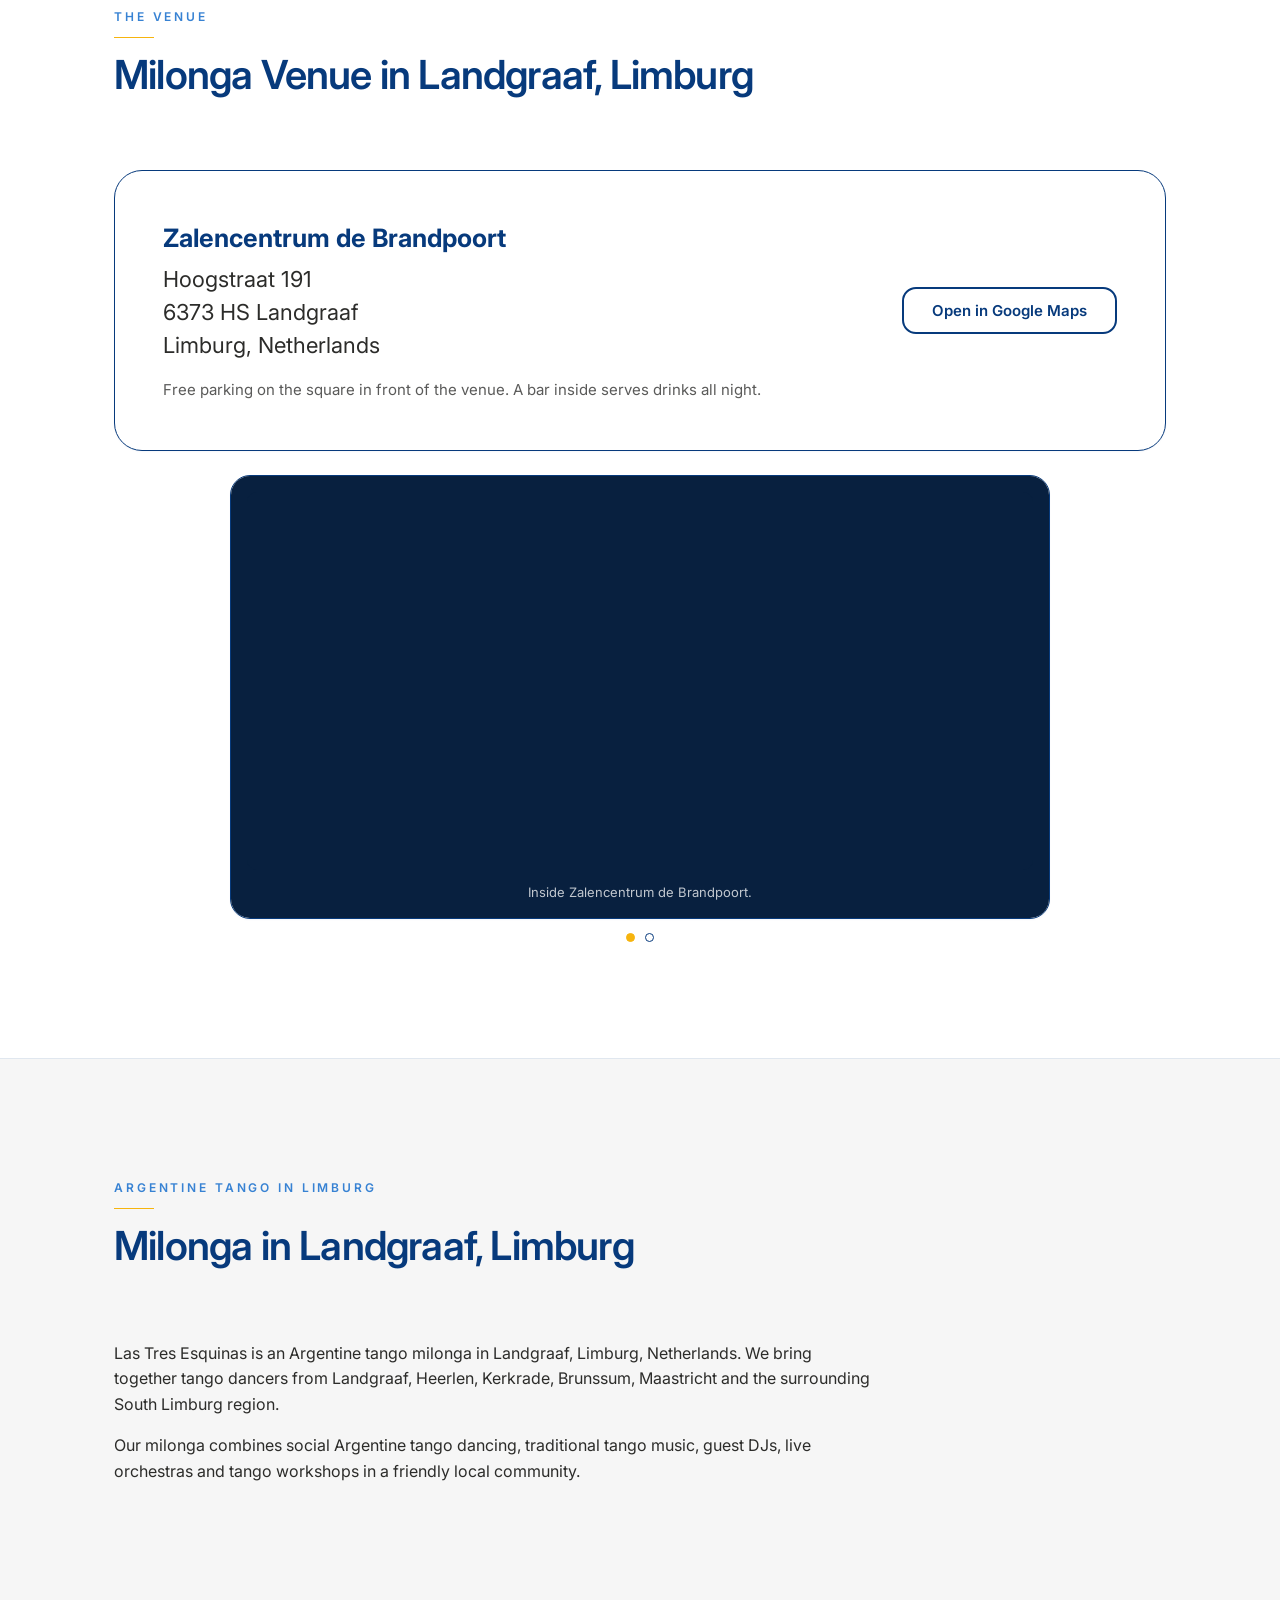
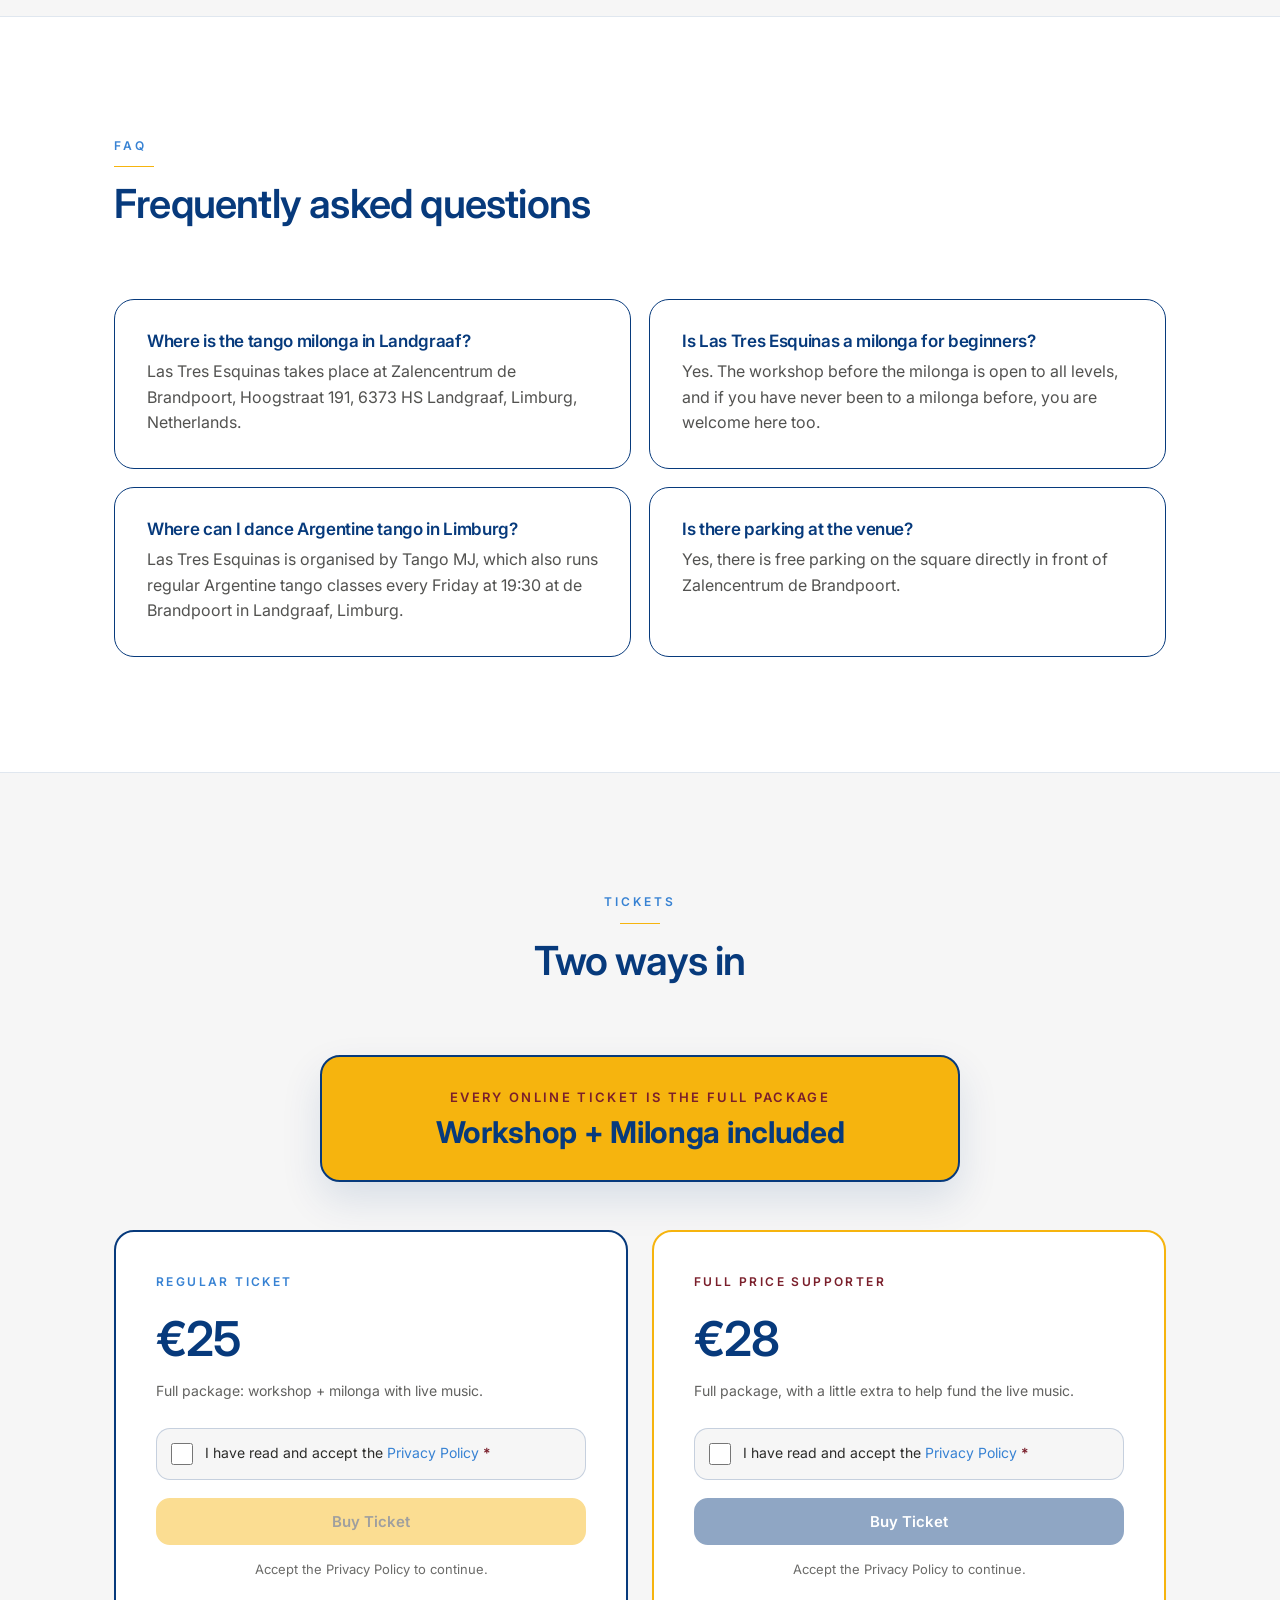
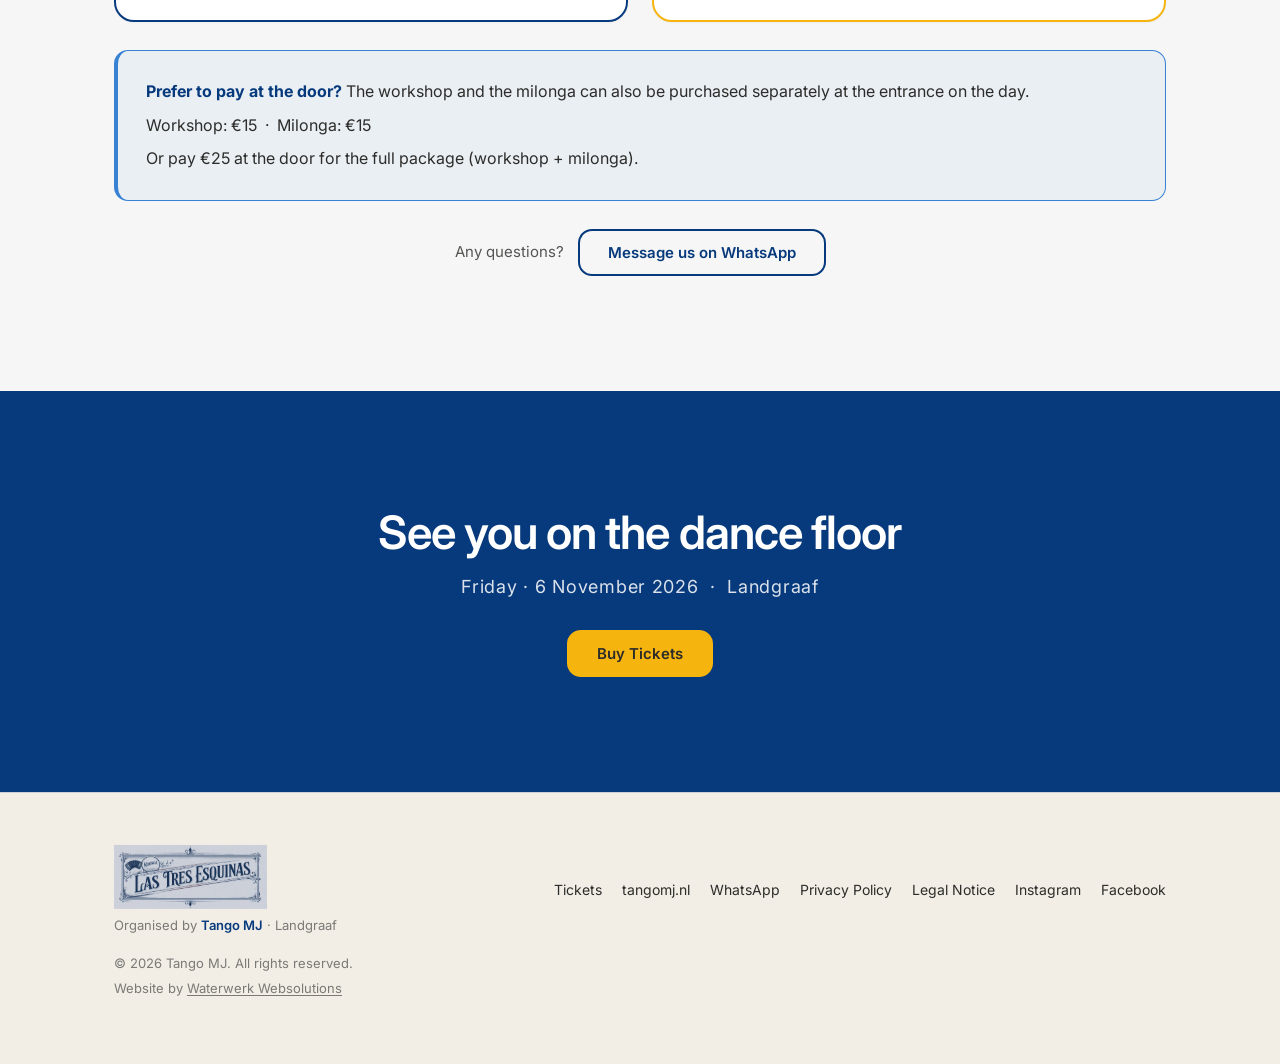
==== commit a1ae4f82: "Add Dutch and German versions with language switch in the menu Co-Authored-By: Claude Opus 5.5 <nore" ====
--- a/index.html
+++ b/index.html
@@ -10,6 +10,10 @@
       content="Milonga in Landgraaf, Limburg, Netherlands. Las Tres Esquinas brings Argentine tango, social dancing, workshops and live tango music to South Limburg."
     />
     <link rel="canonical" href="https://lastresesquinas.nl/" />
+    <link rel="alternate" hreflang="en" href="https://lastresesquinas.nl/" />
+    <link rel="alternate" hreflang="nl" href="https://lastresesquinas.nl/nl" />
+    <link rel="alternate" hreflang="de" href="https://lastresesquinas.nl/de" />
+    <link rel="alternate" hreflang="x-default" href="https://lastresesquinas.nl/" />
 
     <link rel="icon" type="image/png" href="img/icon.png" />
     <link rel="apple-touch-icon" href="img/icon.png" />
@@ -202,9 +206,9 @@
             <li><a href="#venue">Venue</a></li>
           </ul>
           <div class="lang-switch" role="group" aria-label="Language">
-            <span class="lang-switch__item" aria-disabled="true" title="Nederlands (coming soon)">NL</span>
-            <span class="lang-switch__item is-active" aria-current="true">EN</span>
-            <span class="lang-switch__item" aria-disabled="true" title="Deutsch (coming soon)">DE</span>
+            <a class="lang-switch__item" href="/nl" hreflang="nl" lang="nl" title="Nederlands">NL</a>
+            <a class="lang-switch__item is-active" href="/" lang="en" aria-current="page" title="English">EN</a>
+            <a class="lang-switch__item" href="/de" hreflang="de" lang="de" title="Deutsch">DE</a>
           </div>
           <a class="btn btn--primary" href="#tickets">Buy Tickets</a>
         </nav>
--- a/css/styles.css
+++ b/css/styles.css
@@ -365,6 +365,11 @@
   gap: clamp(12px, 1.8vw, 22px);
 }
 
+.site-nav__list a,
+.site-nav .btn {
+  white-space: nowrap;
+}
+
 .site-nav__list a {
   font-size: 13px;
   font-weight: 600;
@@ -375,6 +380,23 @@
 
 .site-nav__list a:hover {
   color: var(--color-principal);
+}
+
+/* Between the mobile menu and wide screens: hide the name next to the logo
+   so the longer Dutch/German menu fits on one line. */
+@media (min-width: 901px) and (max-width: 1180px) {
+  .site-header__brand span {
+    display: none;
+  }
+
+  .site-nav .btn {
+    padding-inline: 18px;
+  }
+
+  .site-nav,
+  .site-nav__list {
+    gap: 12px;
+  }
 }
 
 .lang-switch {
@@ -393,6 +415,17 @@
 }
 
 .lang-switch__item.is-active {
+  color: var(--color-principal);
+}
+
+a.lang-switch__item {
+  color: rgba(44, 44, 42, 0.62);
+  text-decoration: none;
+  cursor: pointer;
+}
+
+a.lang-switch__item:hover,
+a.lang-switch__item:focus-visible {
   color: var(--color-principal);
 }
 
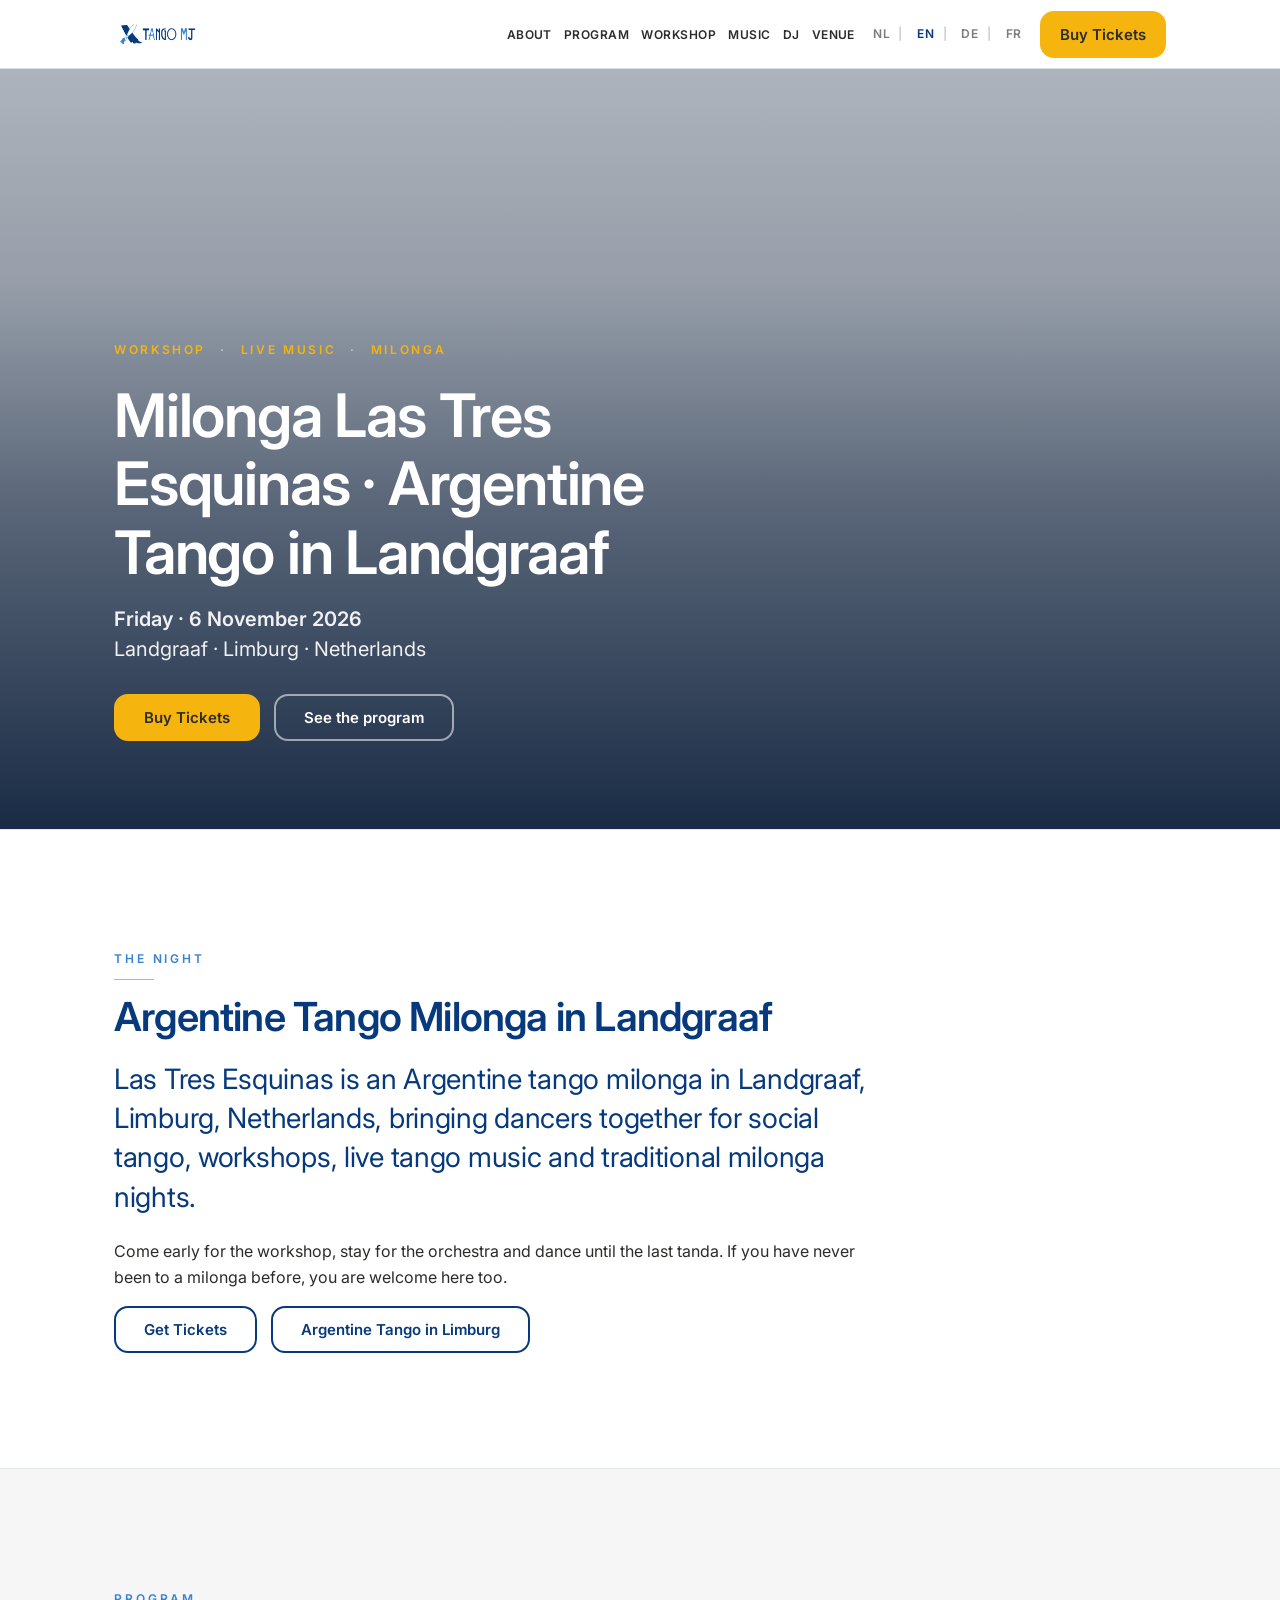
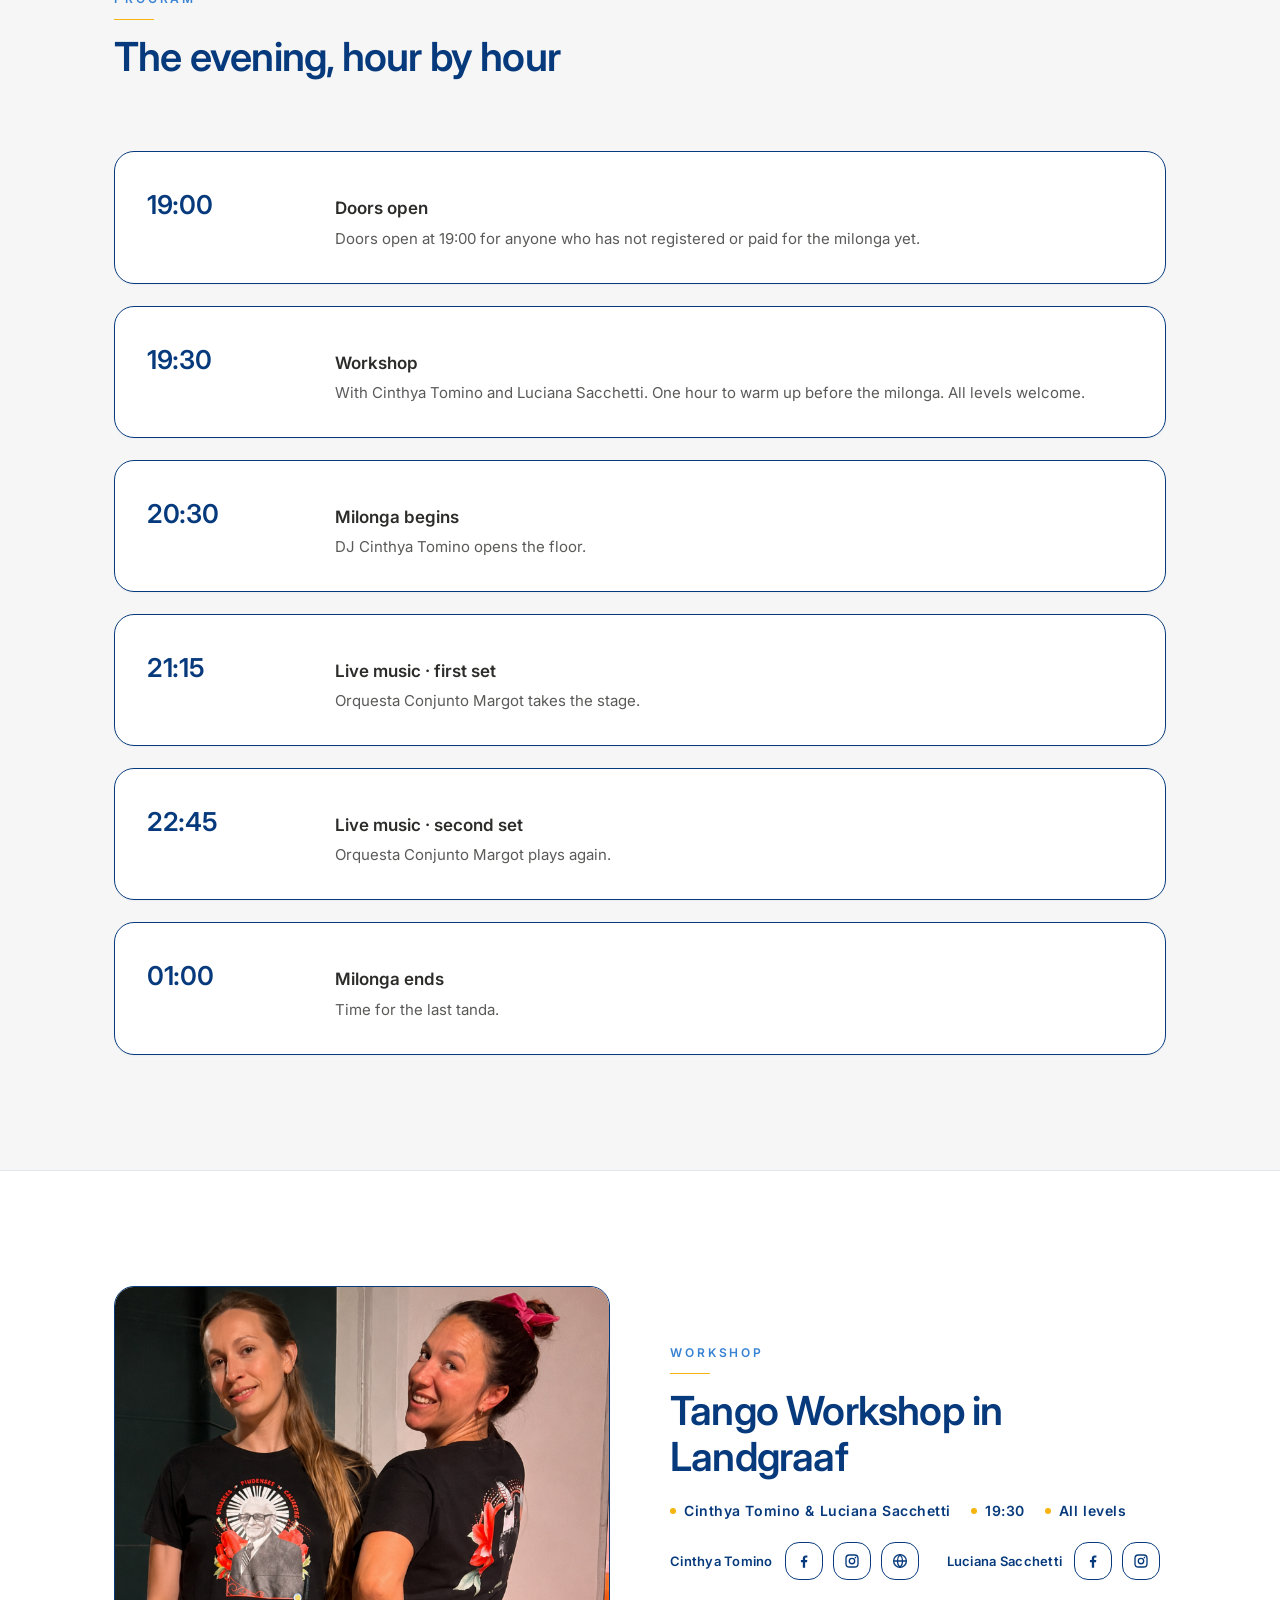
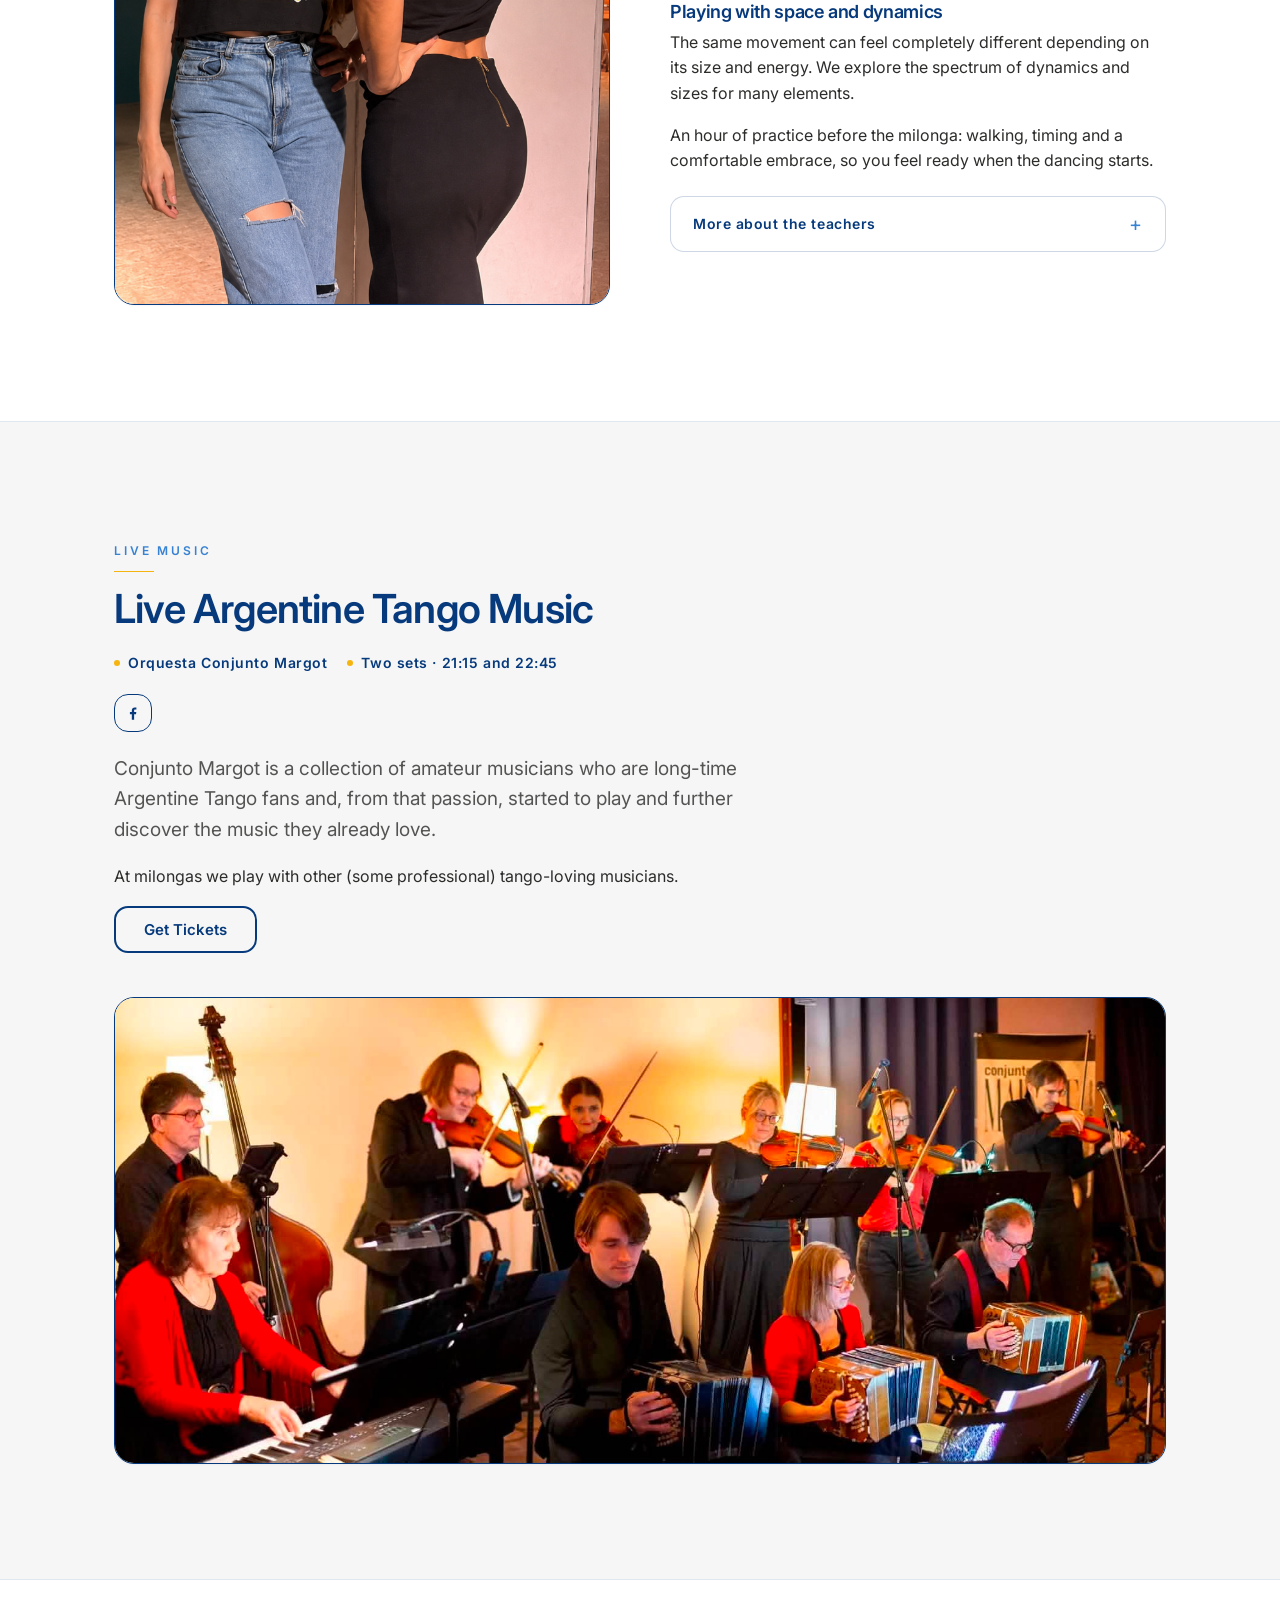
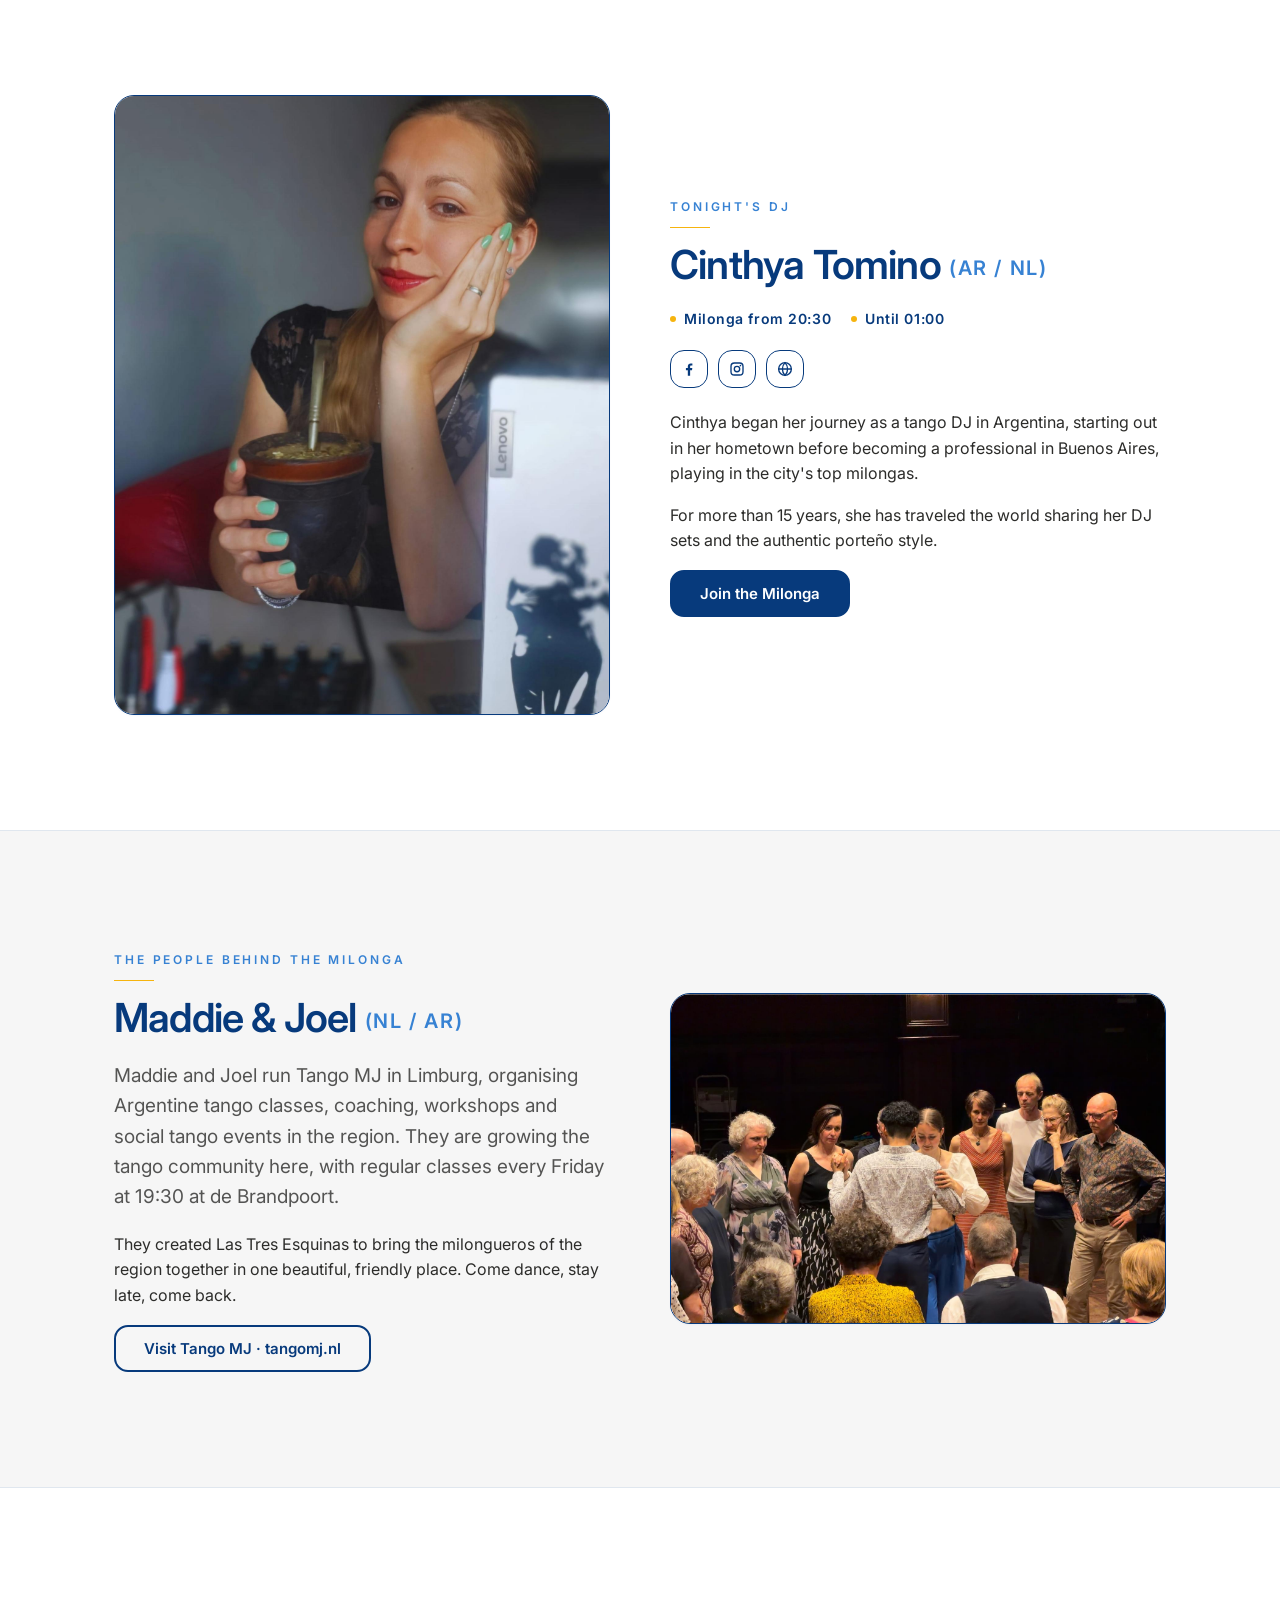
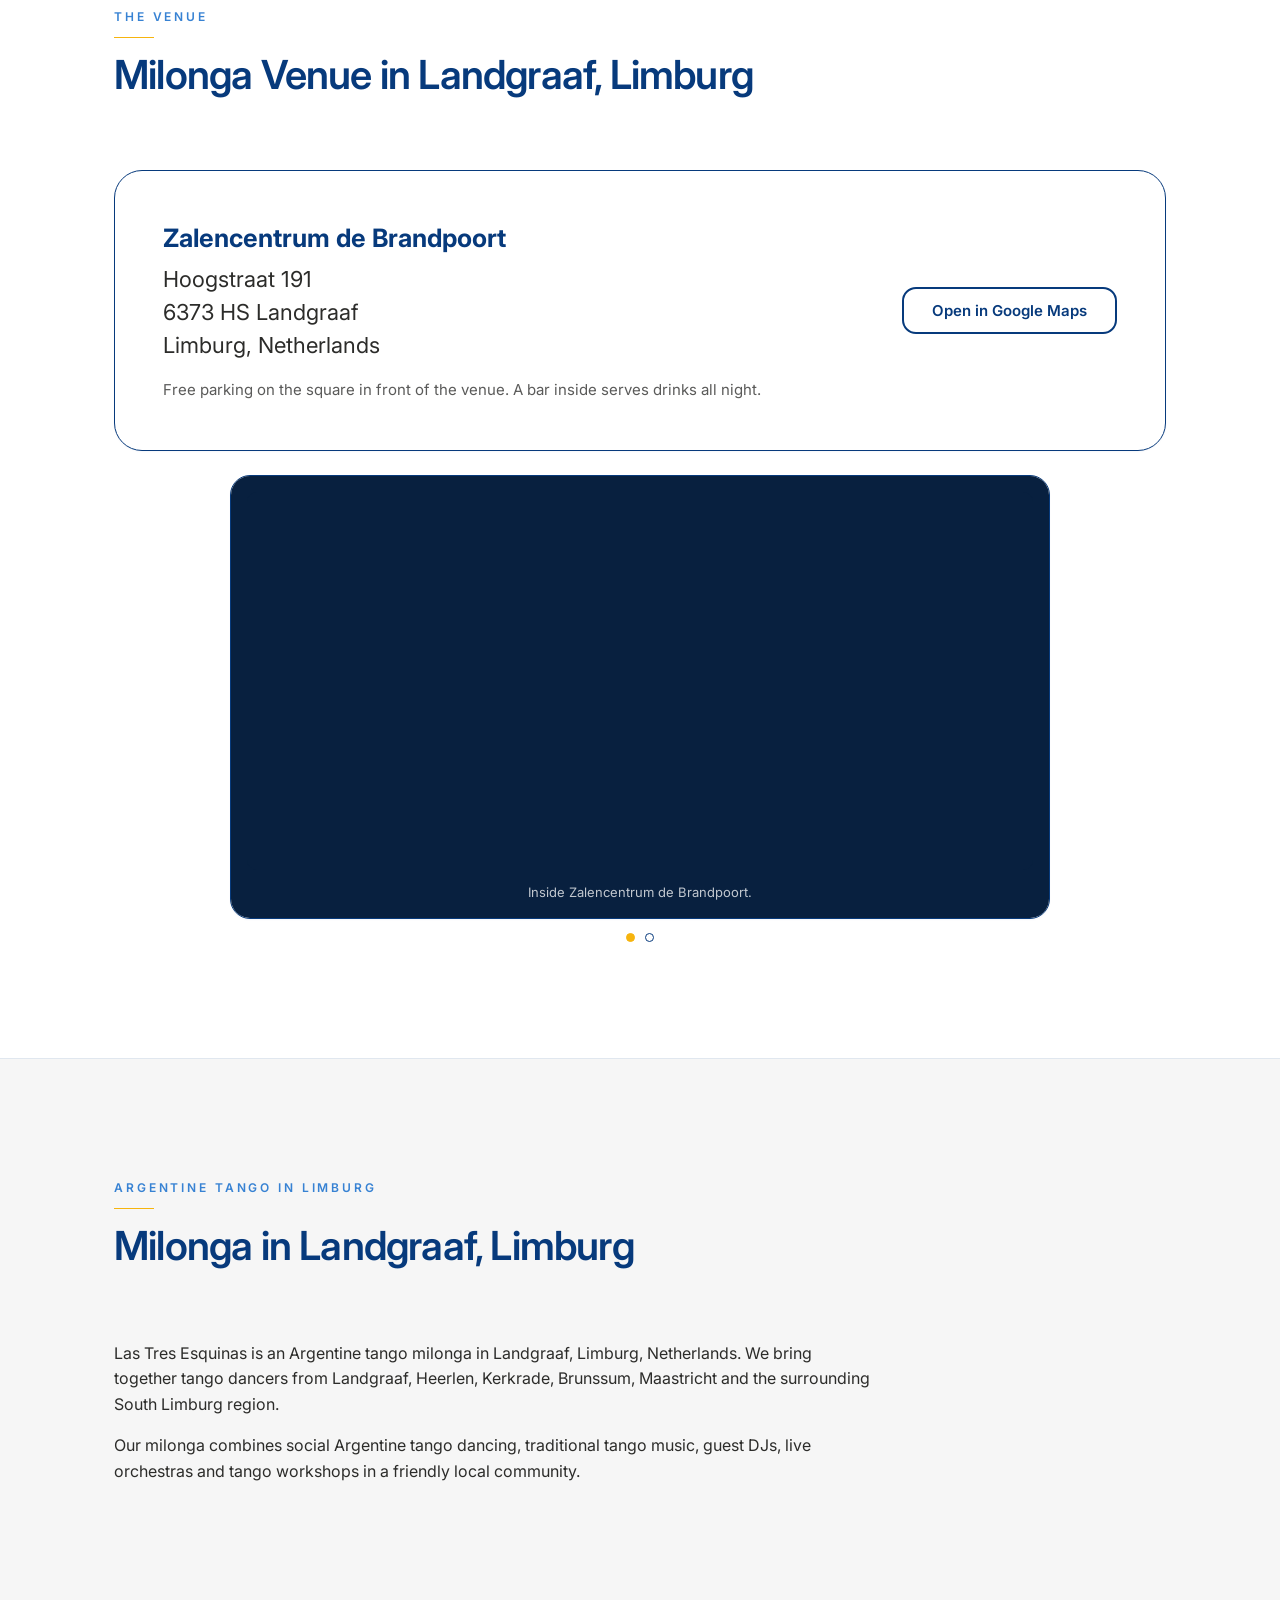
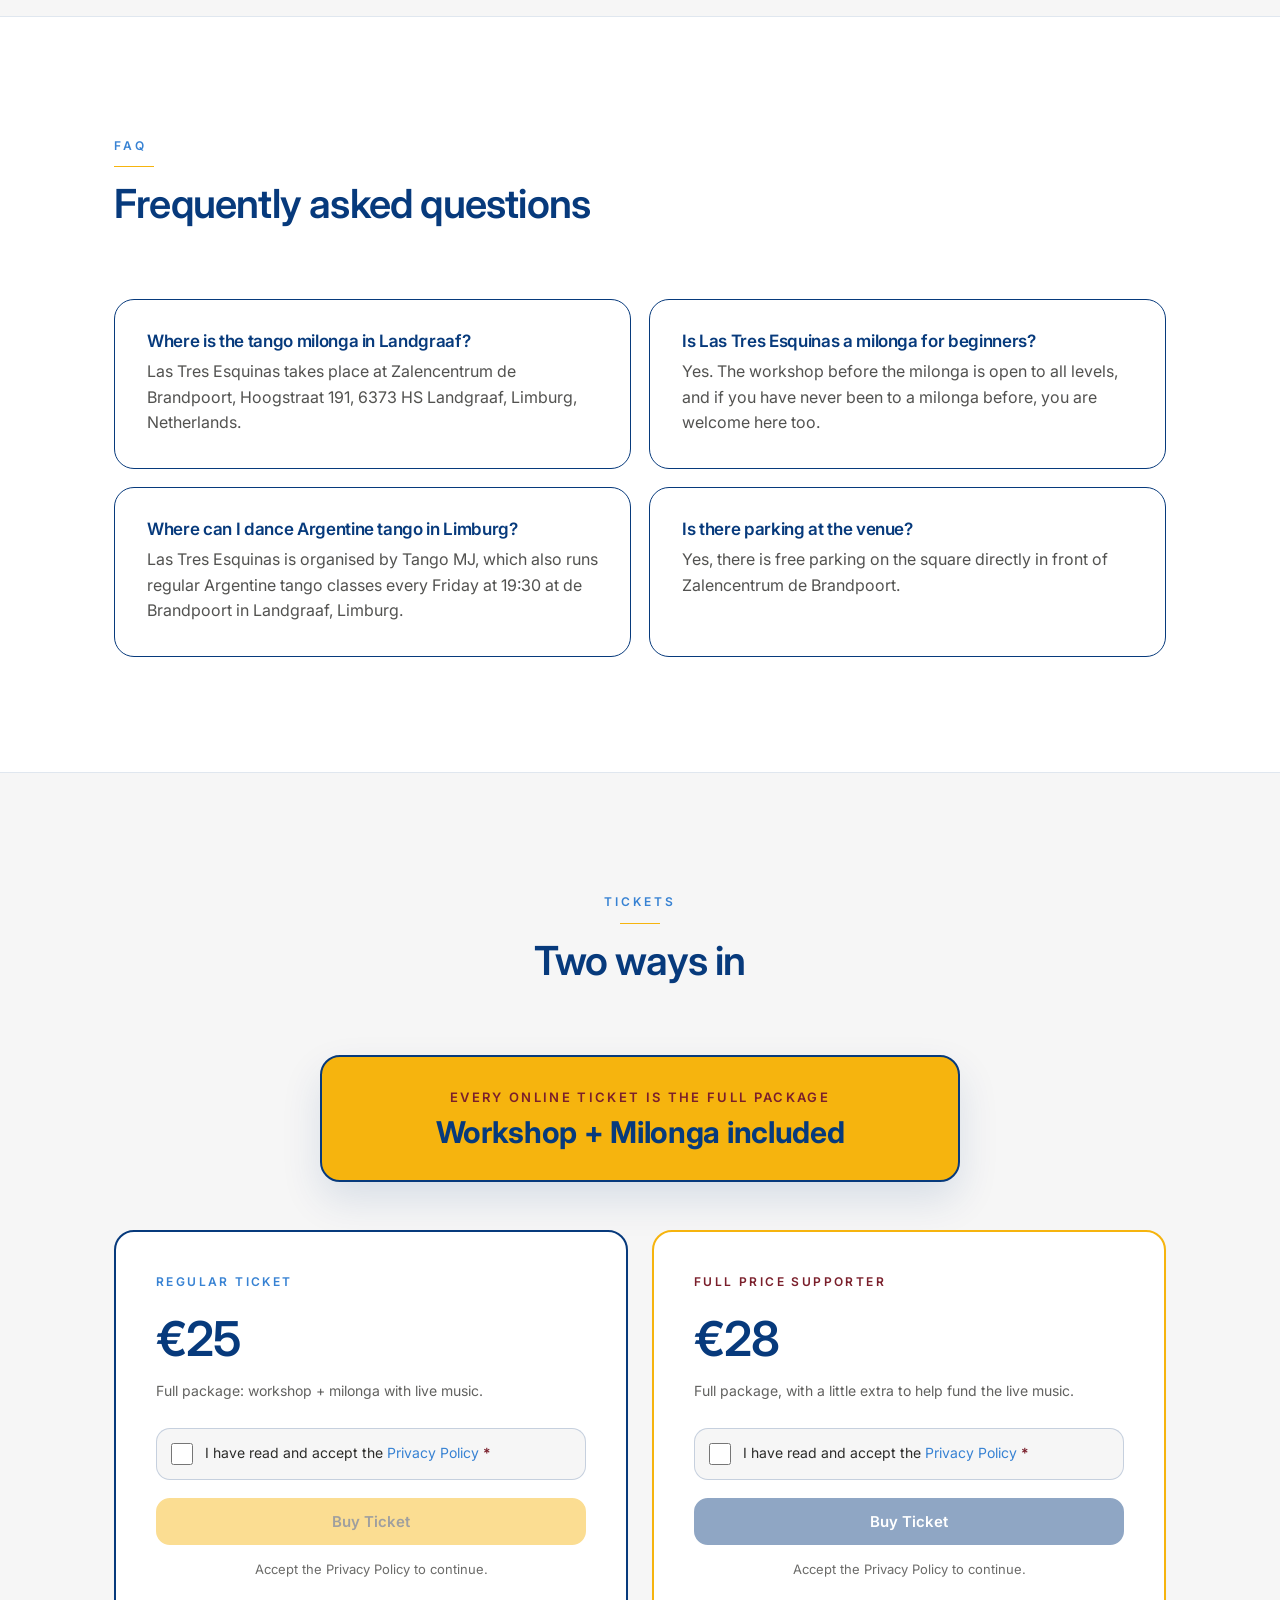
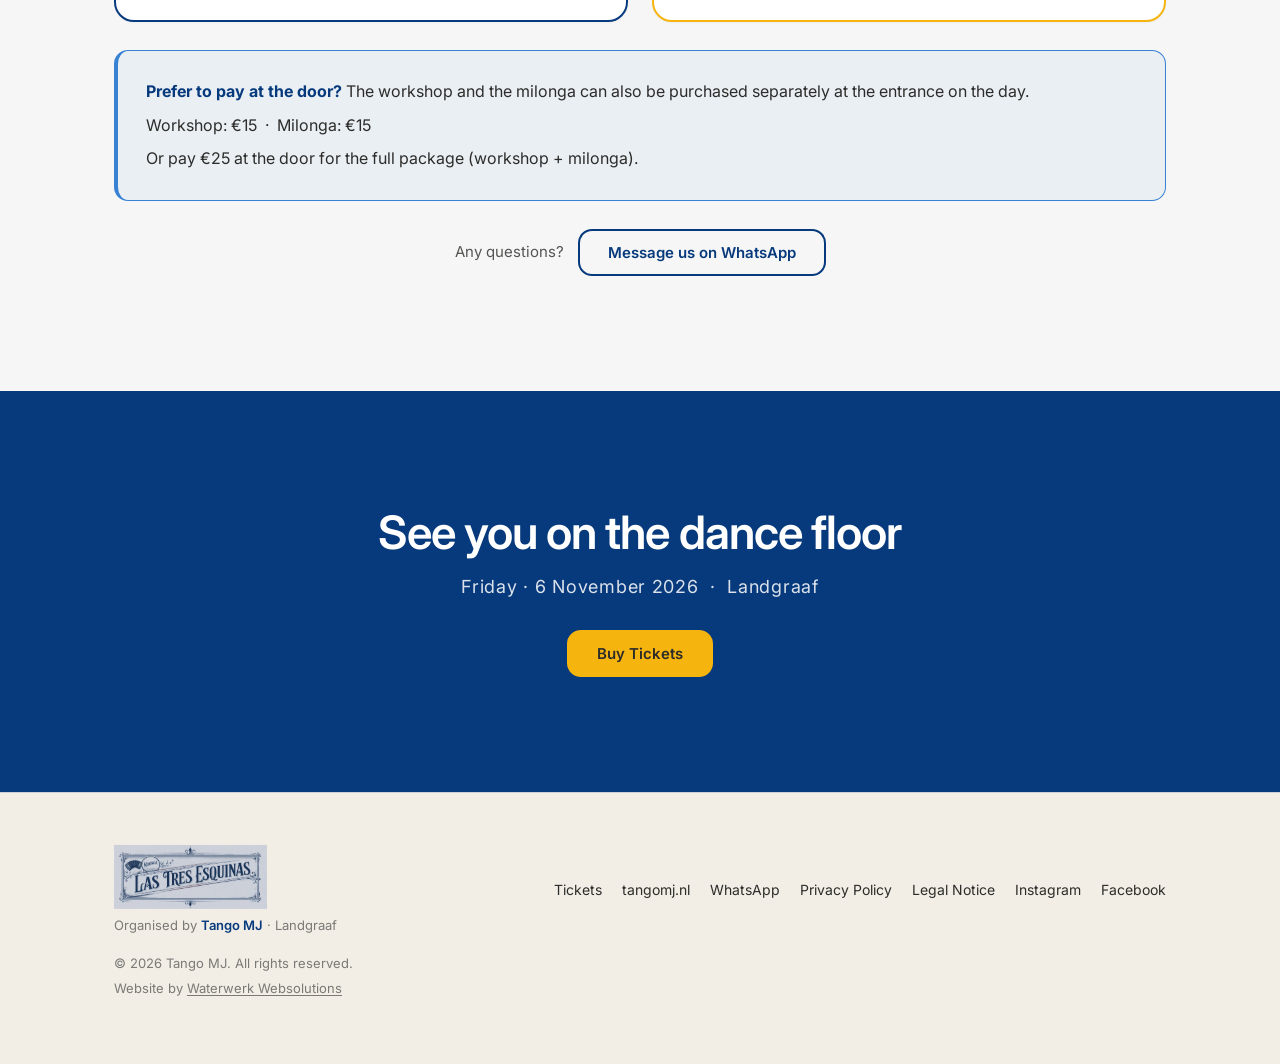
==== commit 5249af7a: "Add French version to the language switch Co-Authored-By: Claude Opus 5.5 <noreply@anthropic.com>" ====
--- a/index.html
+++ b/index.html
@@ -13,6 +13,7 @@
     <link rel="alternate" hreflang="en" href="https://lastresesquinas.nl/" />
     <link rel="alternate" hreflang="nl" href="https://lastresesquinas.nl/nl" />
     <link rel="alternate" hreflang="de" href="https://lastresesquinas.nl/de" />
+    <link rel="alternate" hreflang="fr" href="https://lastresesquinas.nl/fr" />
     <link rel="alternate" hreflang="x-default" href="https://lastresesquinas.nl/" />
 
     <link rel="icon" type="image/png" href="img/icon.png" />
@@ -209,6 +210,7 @@
             <a class="lang-switch__item" href="/nl" hreflang="nl" lang="nl" title="Nederlands">NL</a>
             <a class="lang-switch__item is-active" href="/" lang="en" aria-current="page" title="English">EN</a>
             <a class="lang-switch__item" href="/de" hreflang="de" lang="de" title="Deutsch">DE</a>
+            <a class="lang-switch__item" href="/fr" hreflang="fr" lang="fr" title="Français">FR</a>
           </div>
           <a class="btn btn--primary" href="#tickets">Buy Tickets</a>
         </nav>
--- a/css/styles.css
+++ b/css/styles.css
@@ -383,8 +383,8 @@
 }
 
 /* Between the mobile menu and wide screens: hide the name next to the logo
-   so the longer Dutch/German menu fits on one line. */
-@media (min-width: 901px) and (max-width: 1180px) {
+   so the longer translated menus fit on one line. */
+@media (min-width: 901px) and (max-width: 1280px) {
   .site-header__brand span {
     display: none;
   }
@@ -396,6 +396,19 @@
   .site-nav,
   .site-nav__list {
     gap: 12px;
+  }
+
+  .site-nav__list a {
+    font-size: 12px;
+    letter-spacing: 0.04em;
+  }
+
+  .lang-switch__item {
+    padding-inline: 4px;
+  }
+
+  .lang-switch__item:not(:last-child)::after {
+    margin-left: 6px;
   }
 }
 
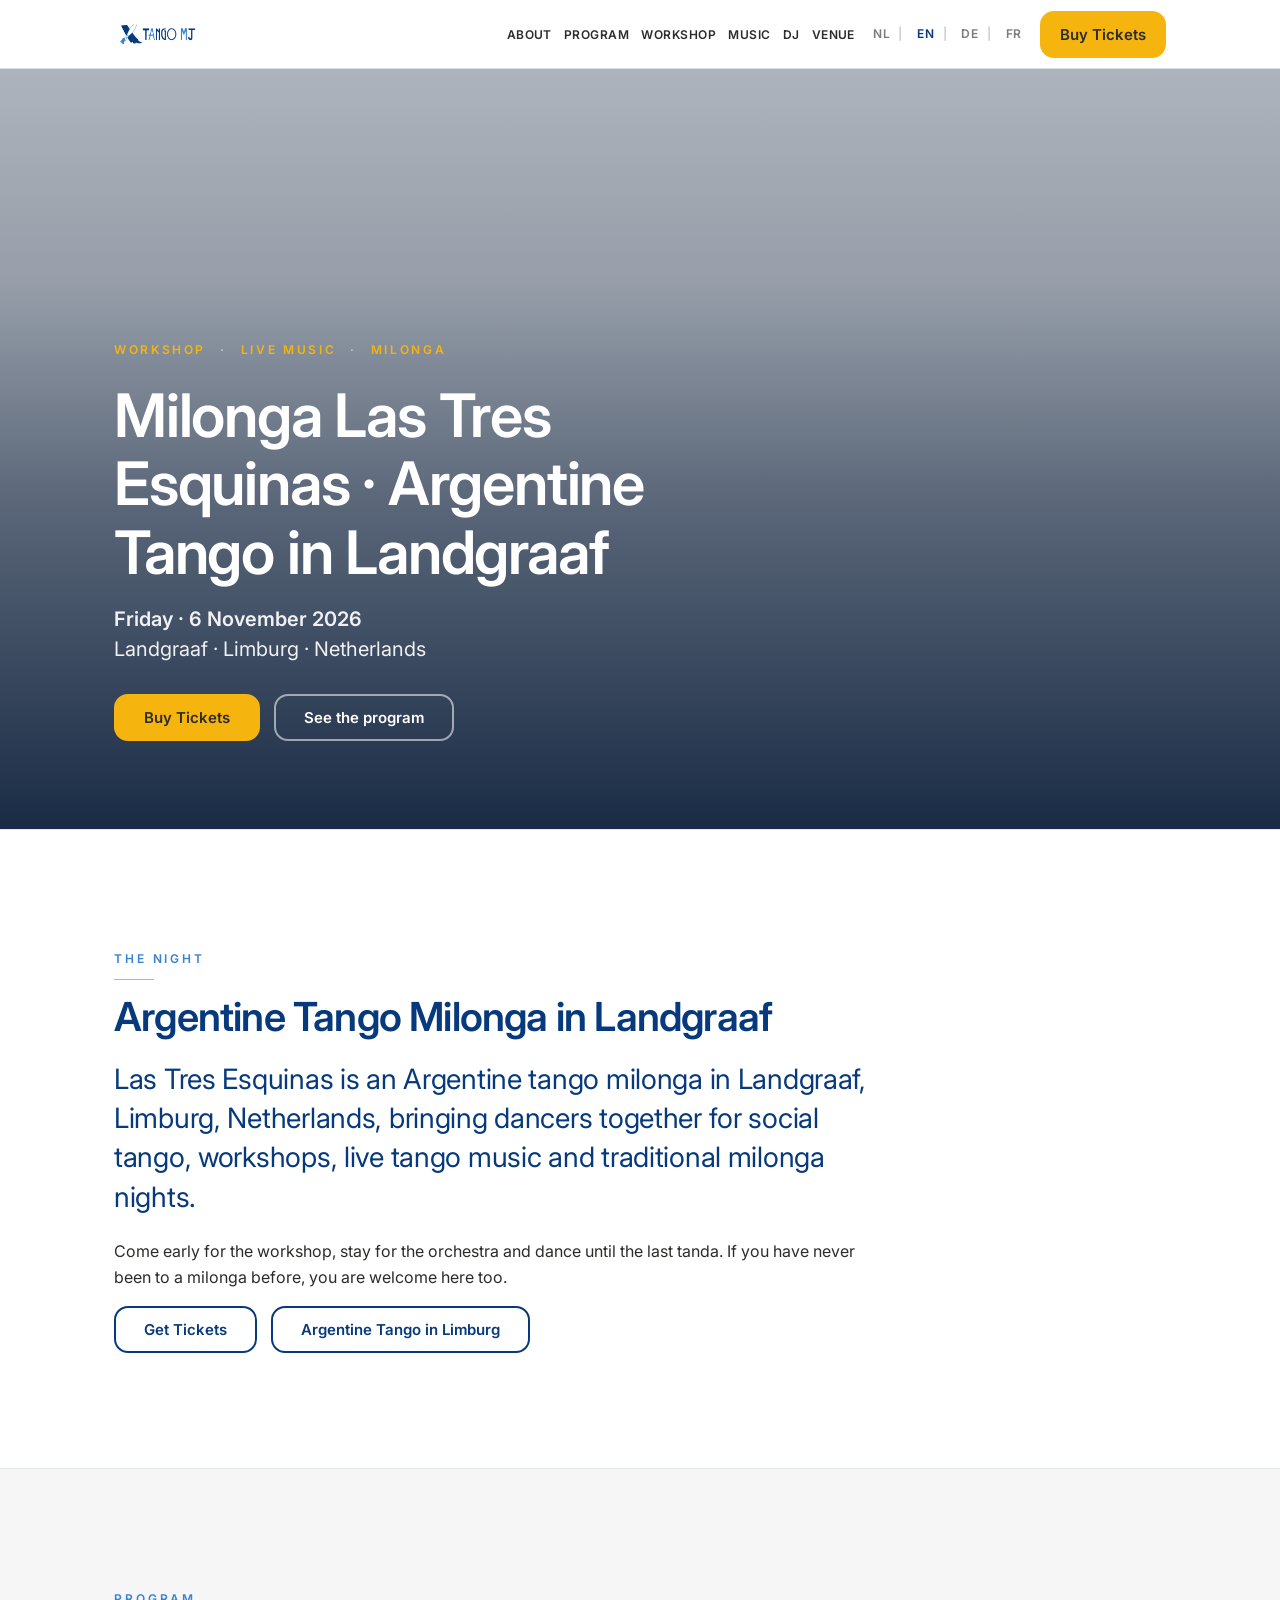
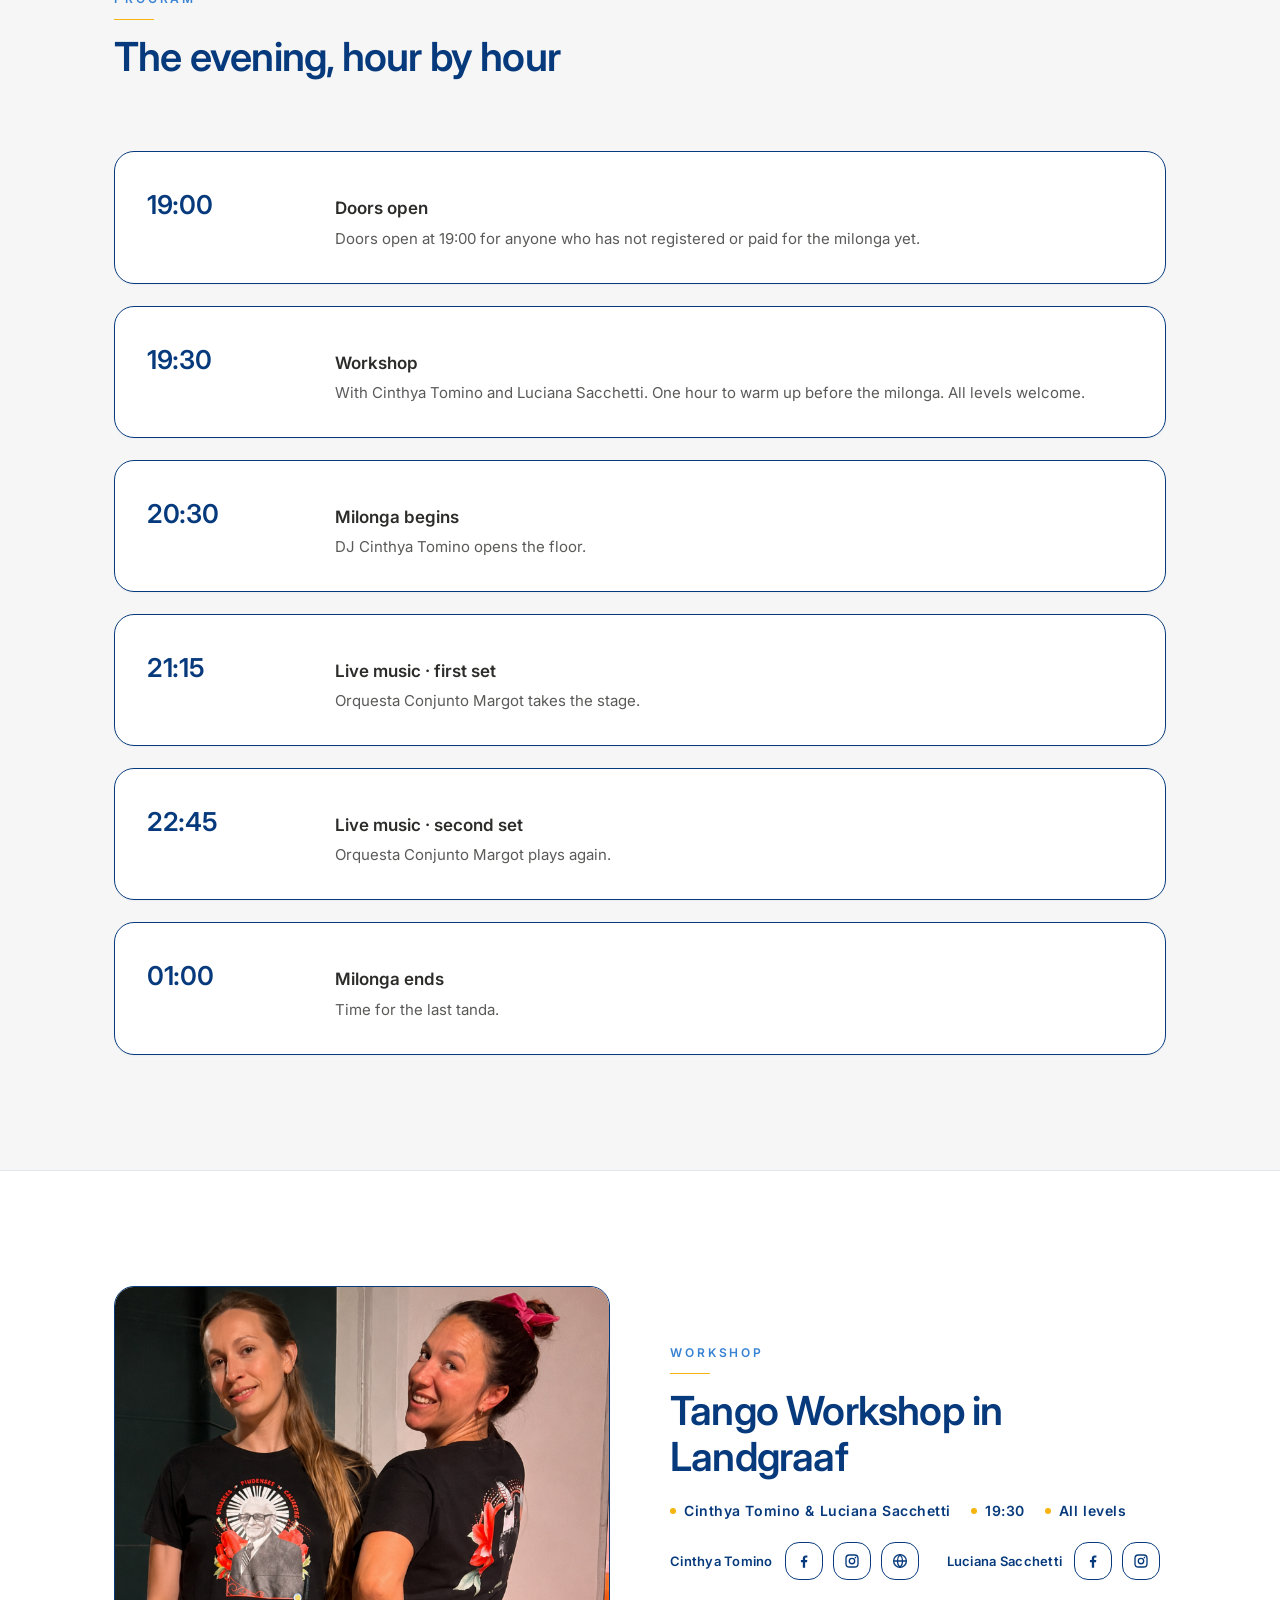
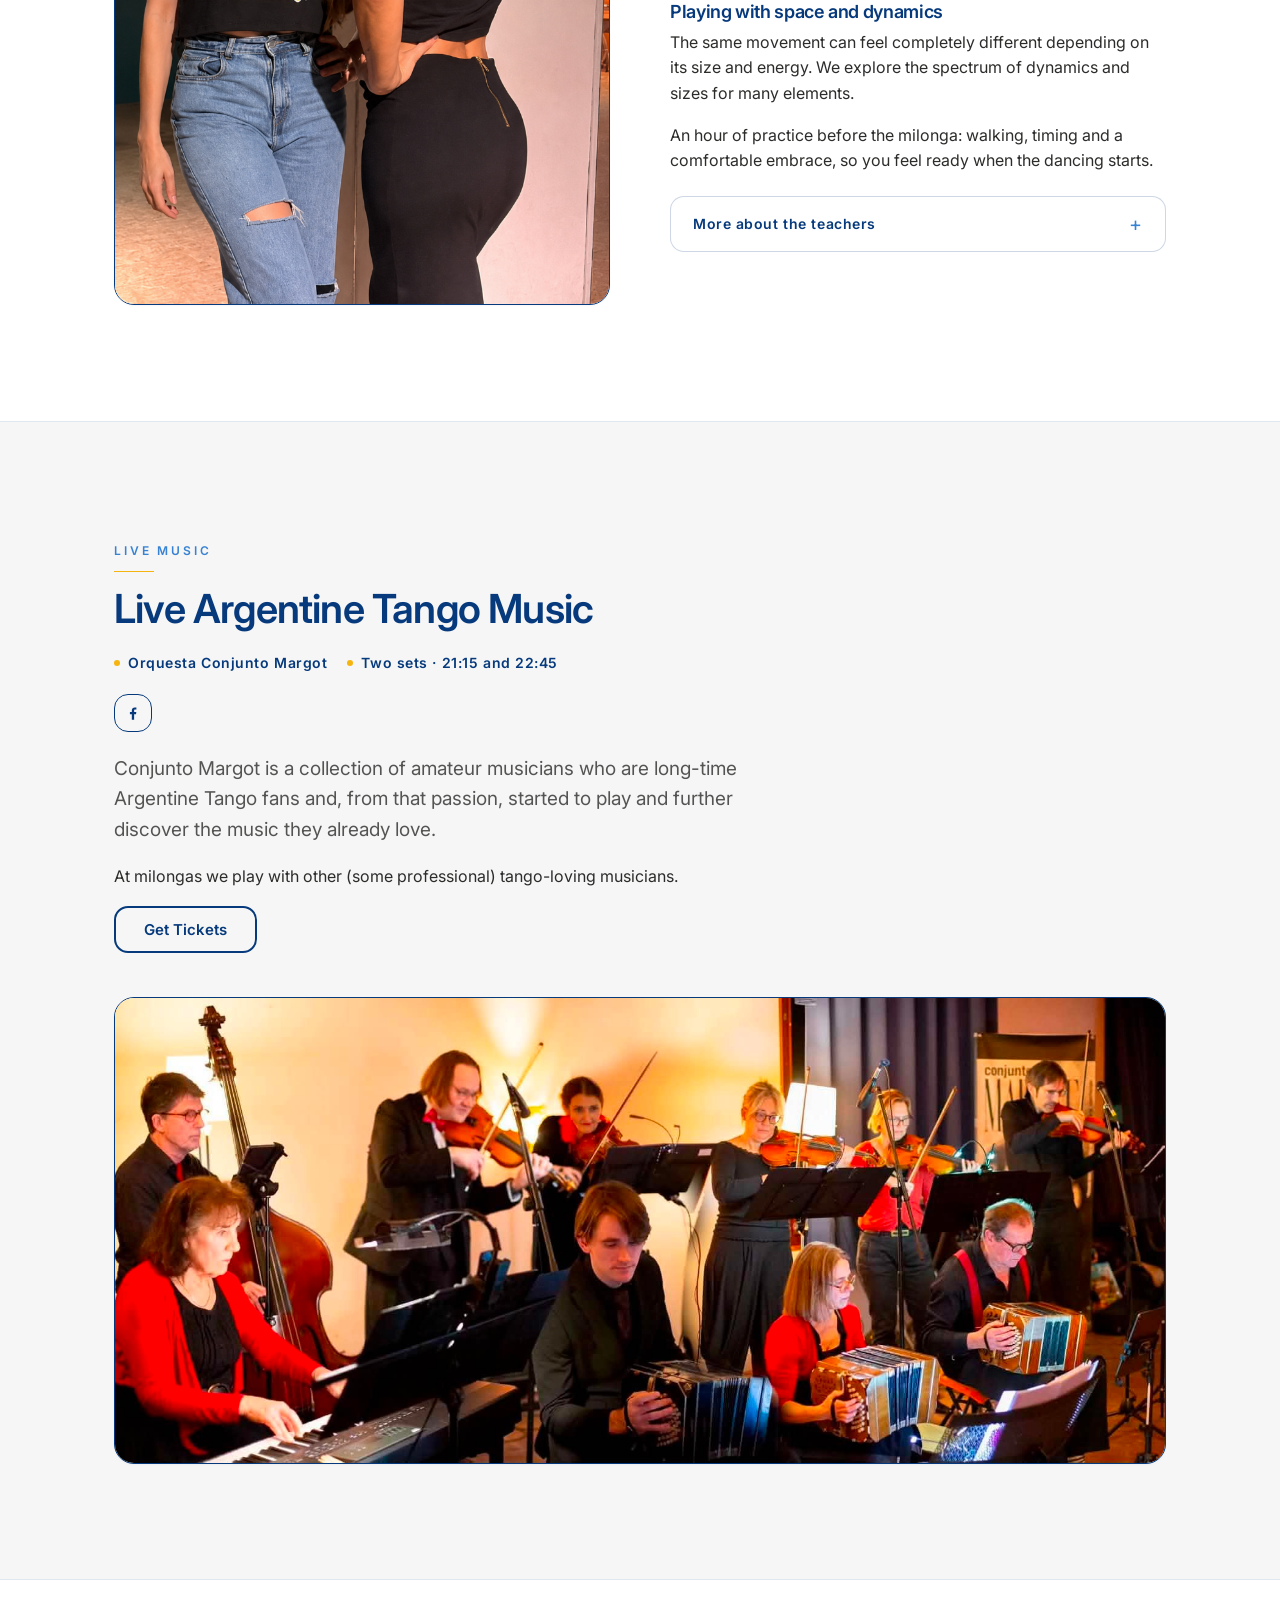
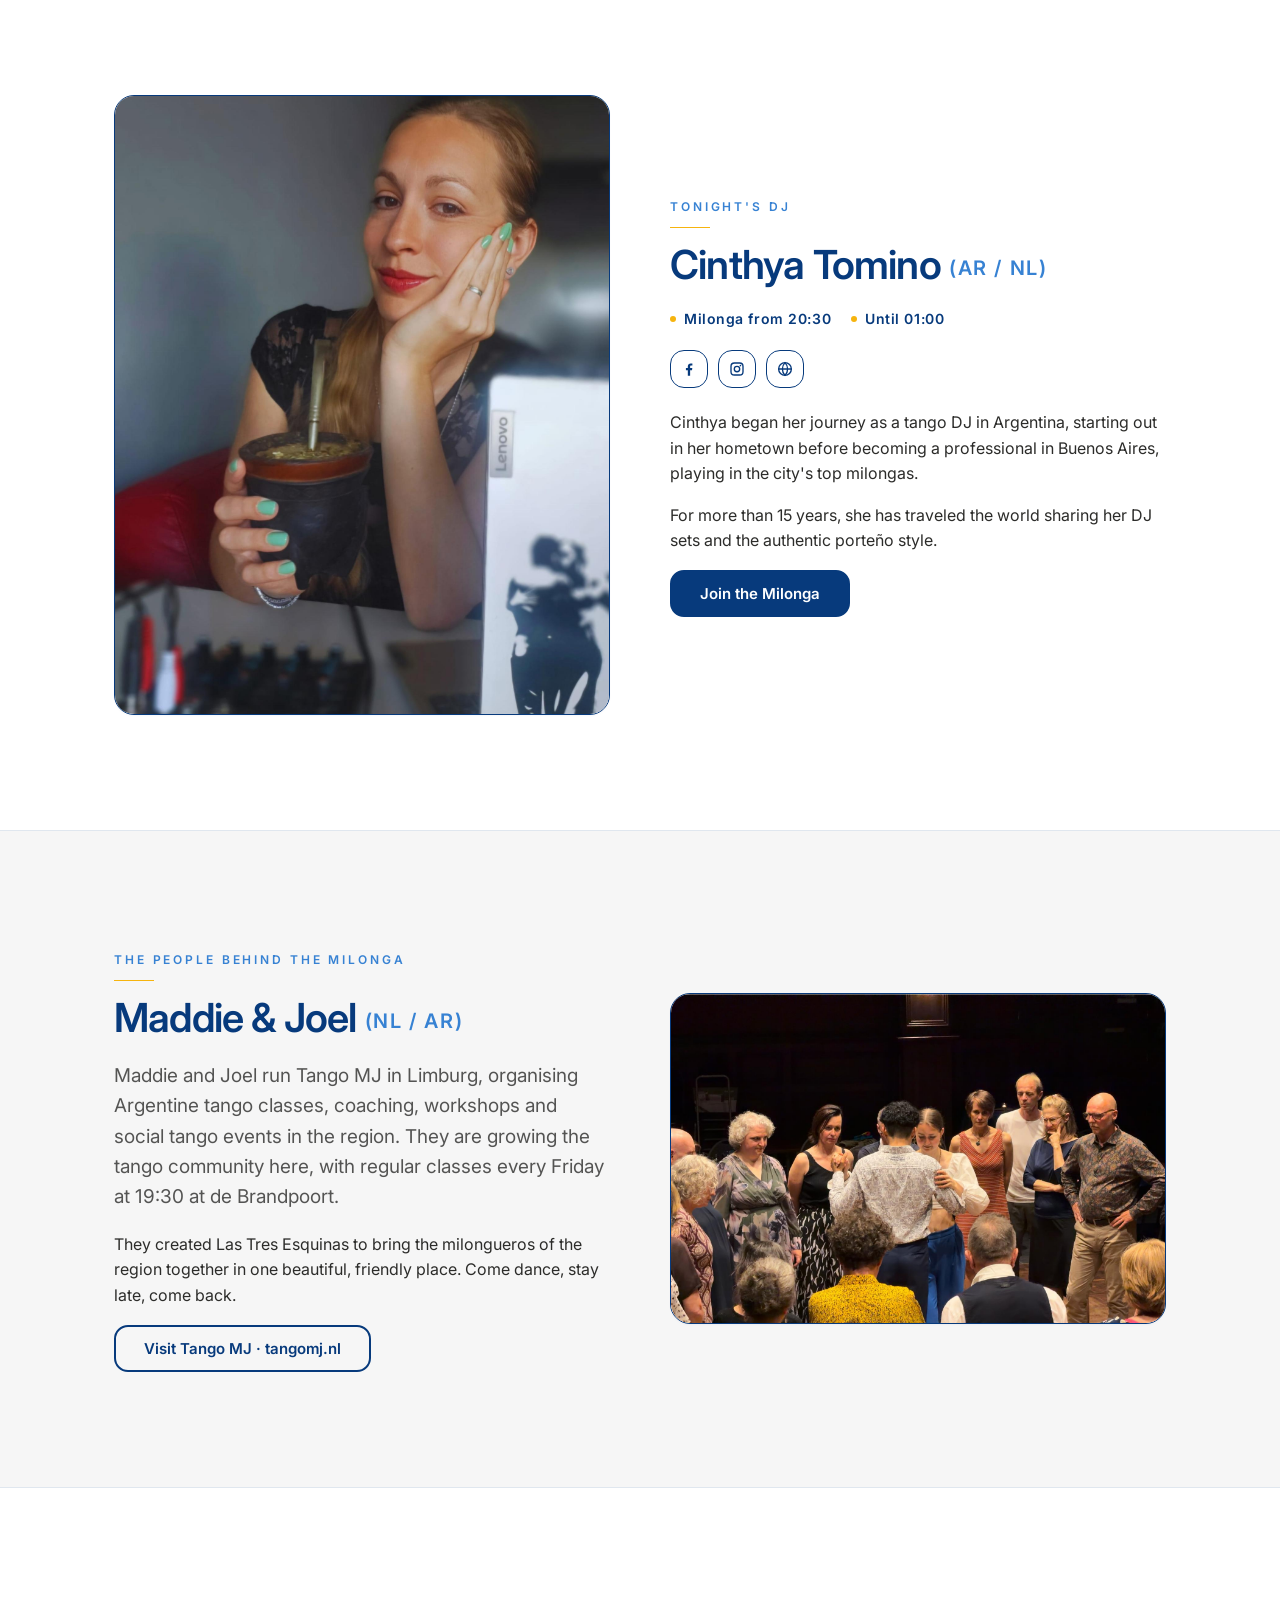
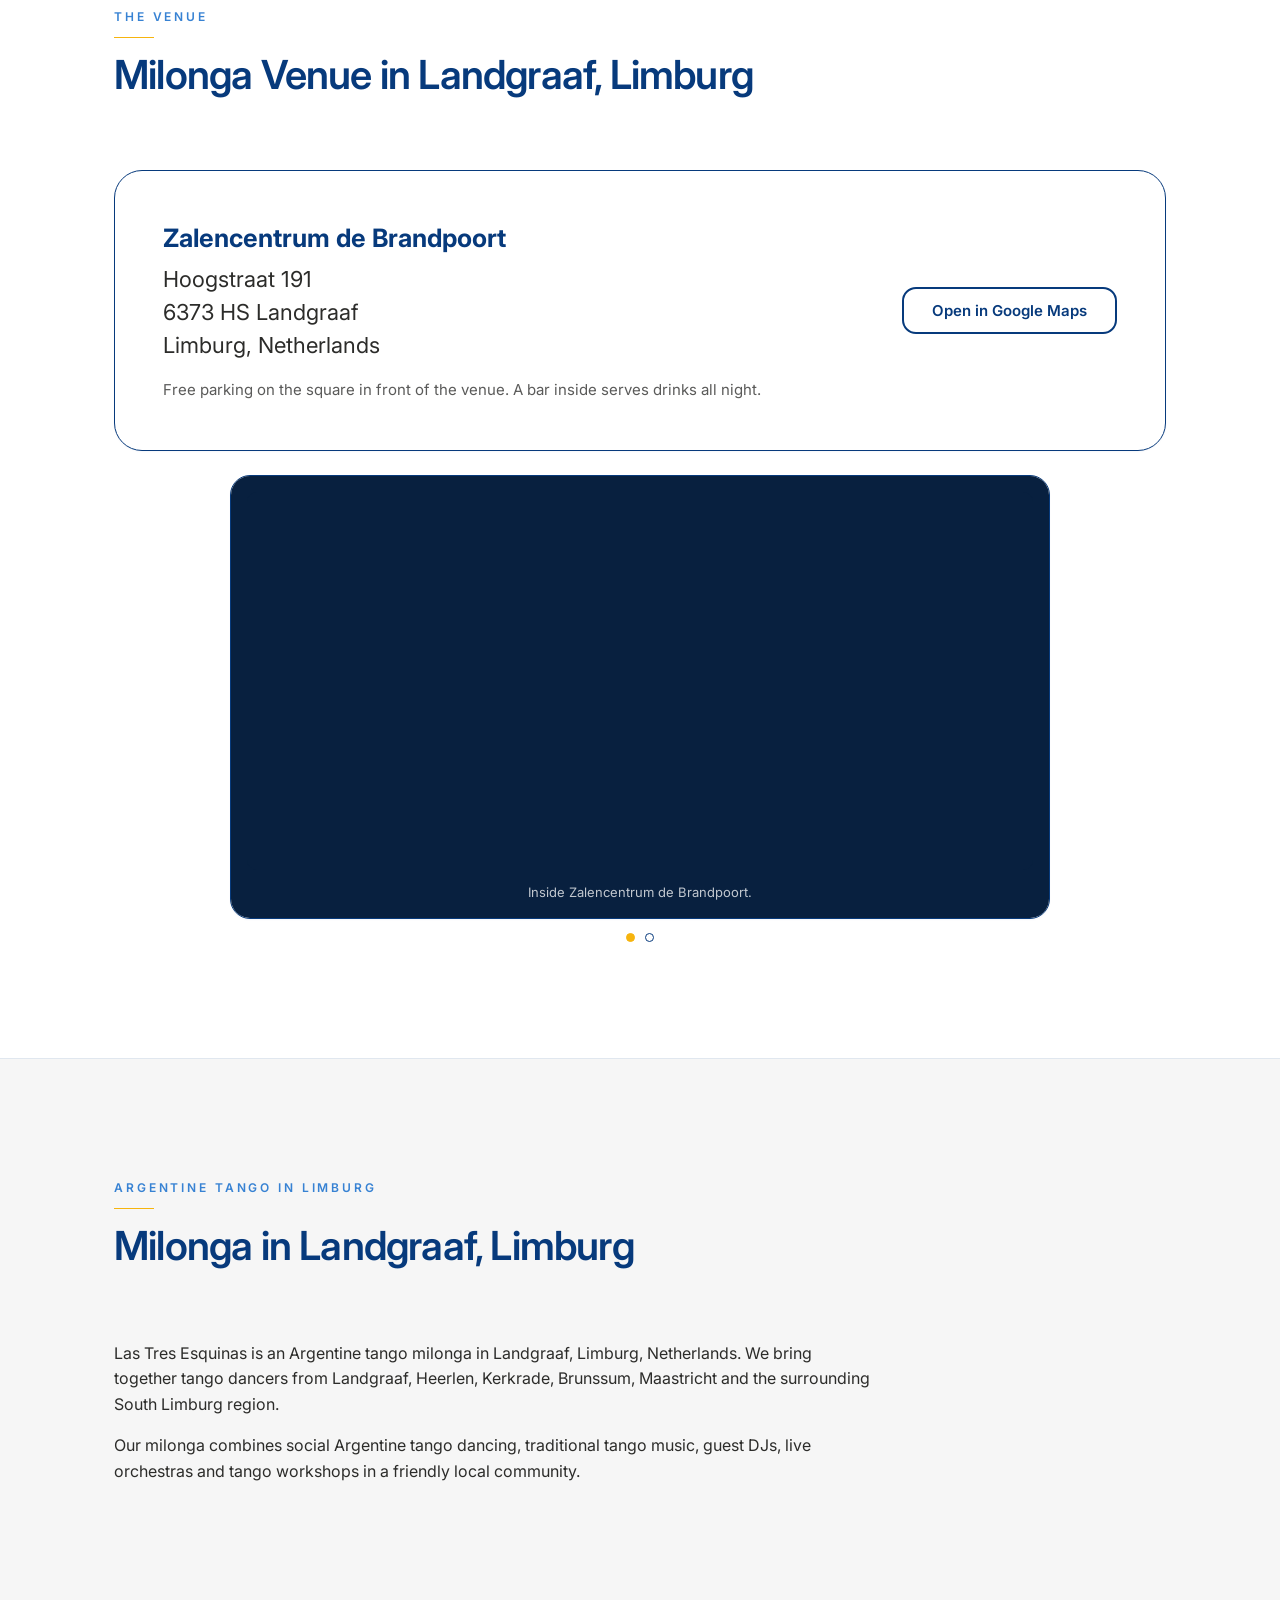
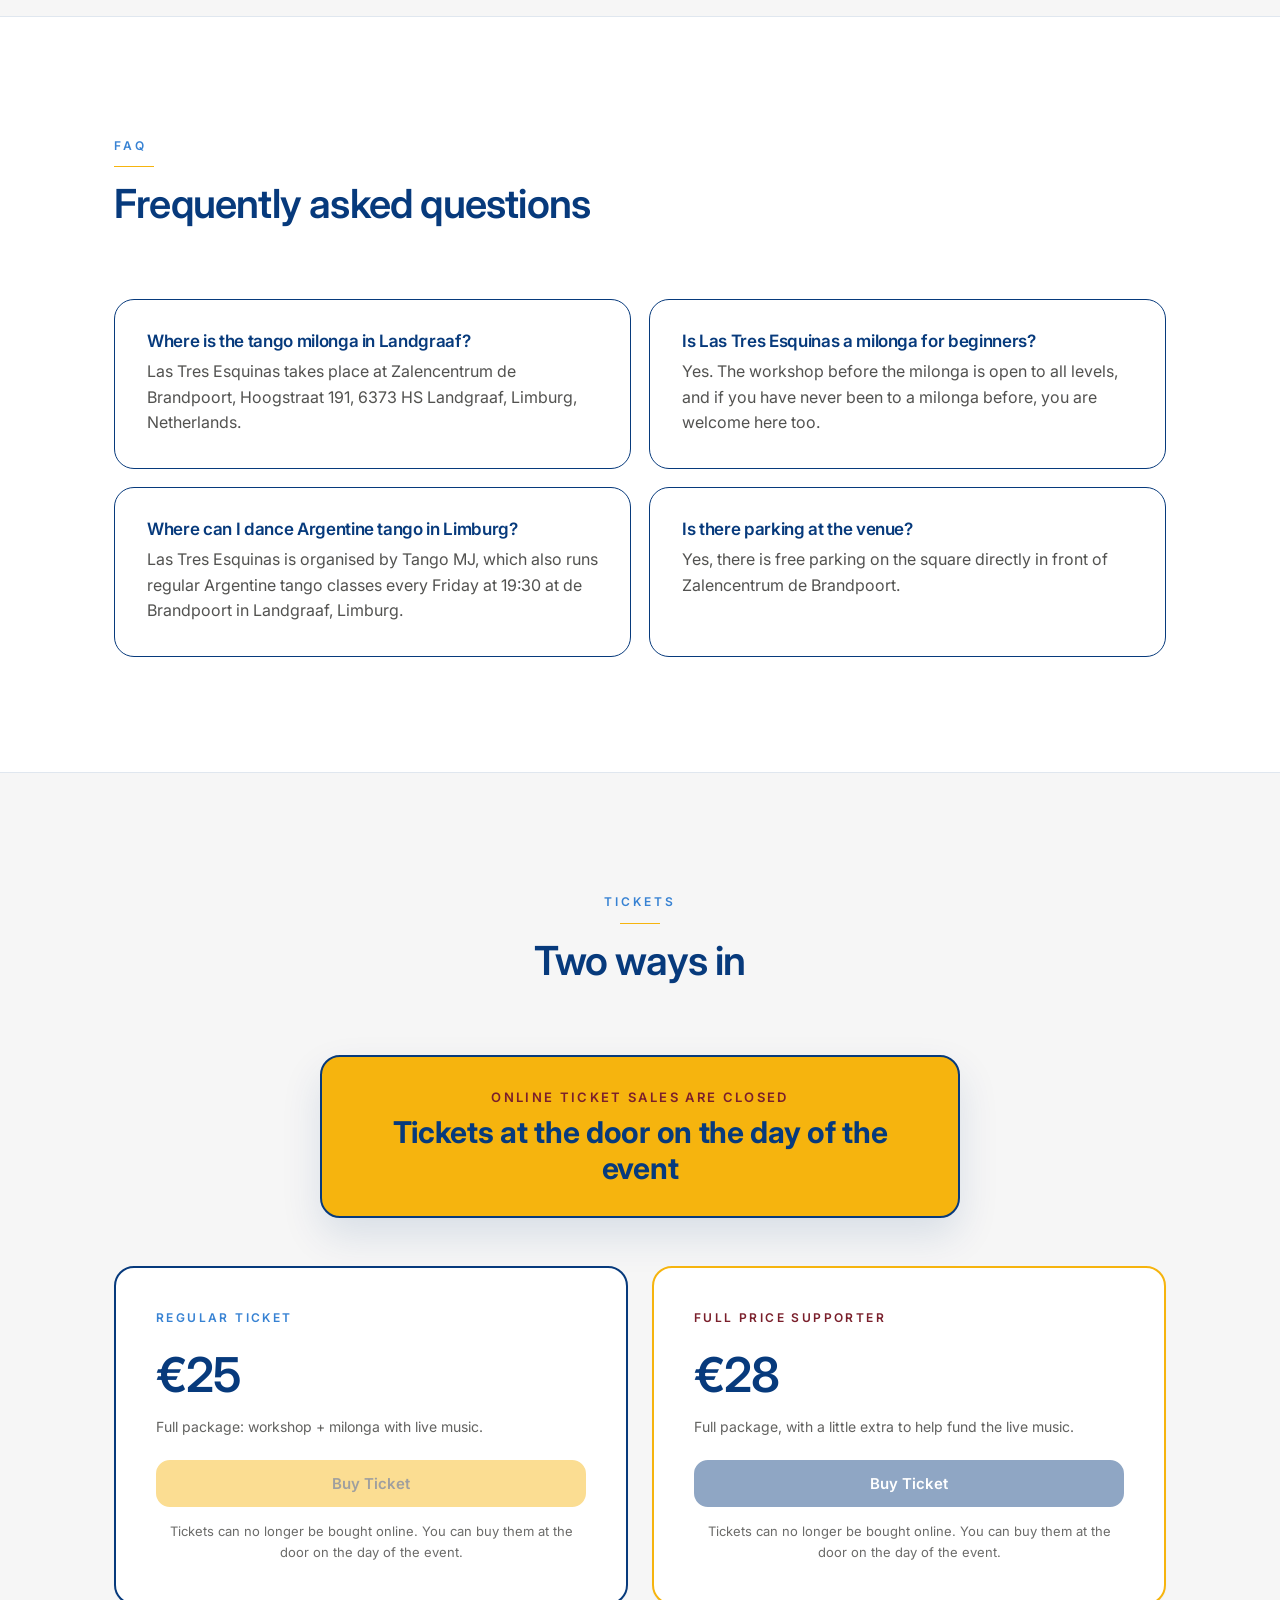
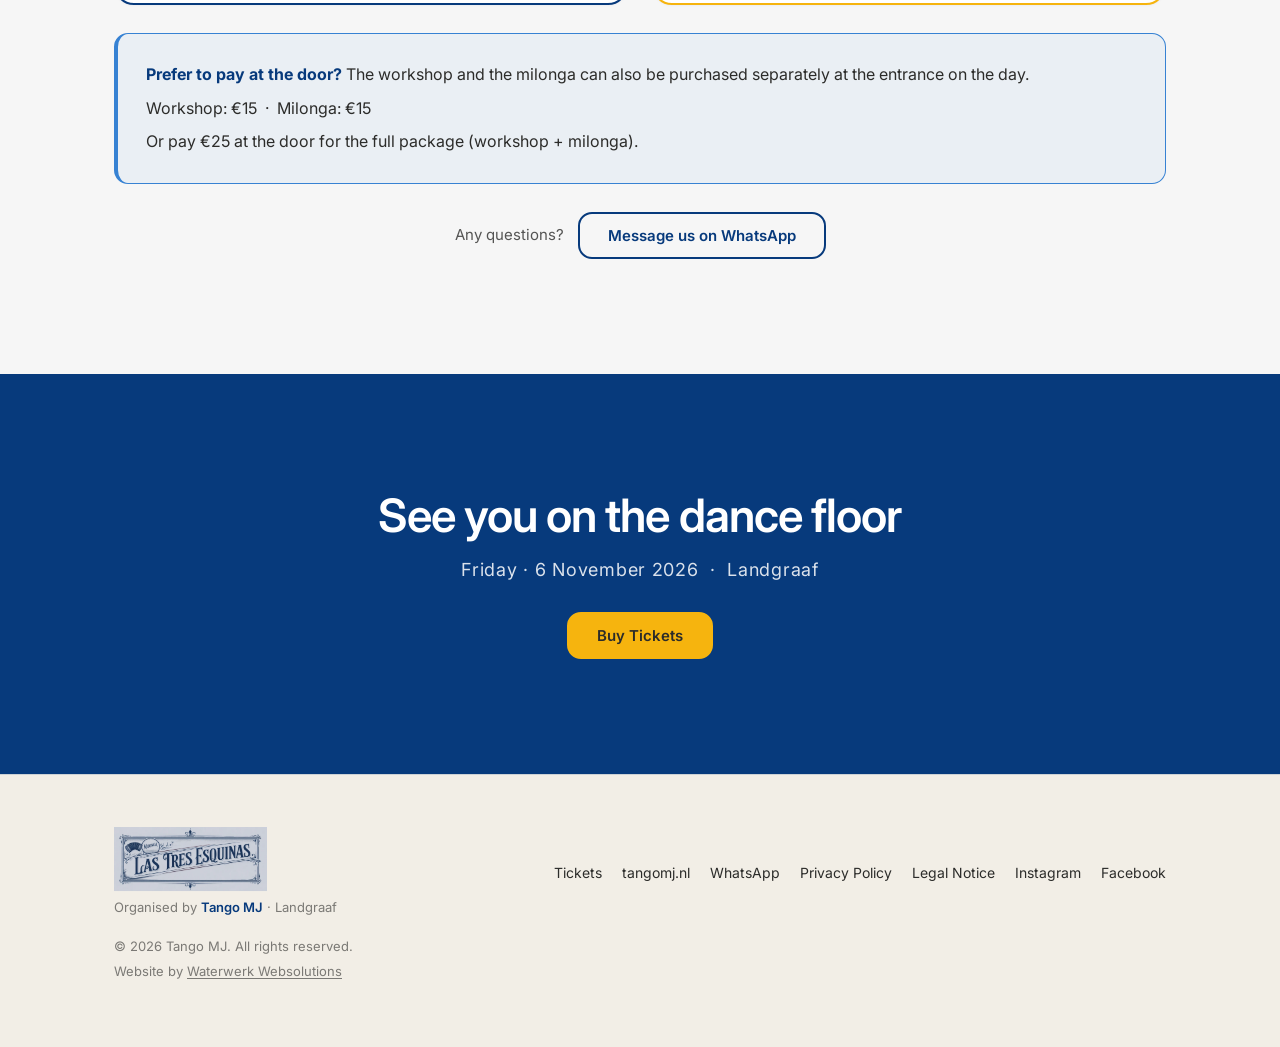
==== commit f0360e23: "Version main.js so the CDN serves the sales-close update Co-Authored-By: Claude Opus 5.5 <noreply@an" ====
--- a/index.html
+++ b/index.html
@@ -921,6 +921,6 @@
       <a class="btn btn--primary" href="#tickets" tabindex="-1">Buy Tickets · 6 Nov</a>
     </div>
 
-    <script src="js/main.js" defer></script>
+    <script src="js/main.js?v=20261105" defer></script>
   </body>
 </html>
